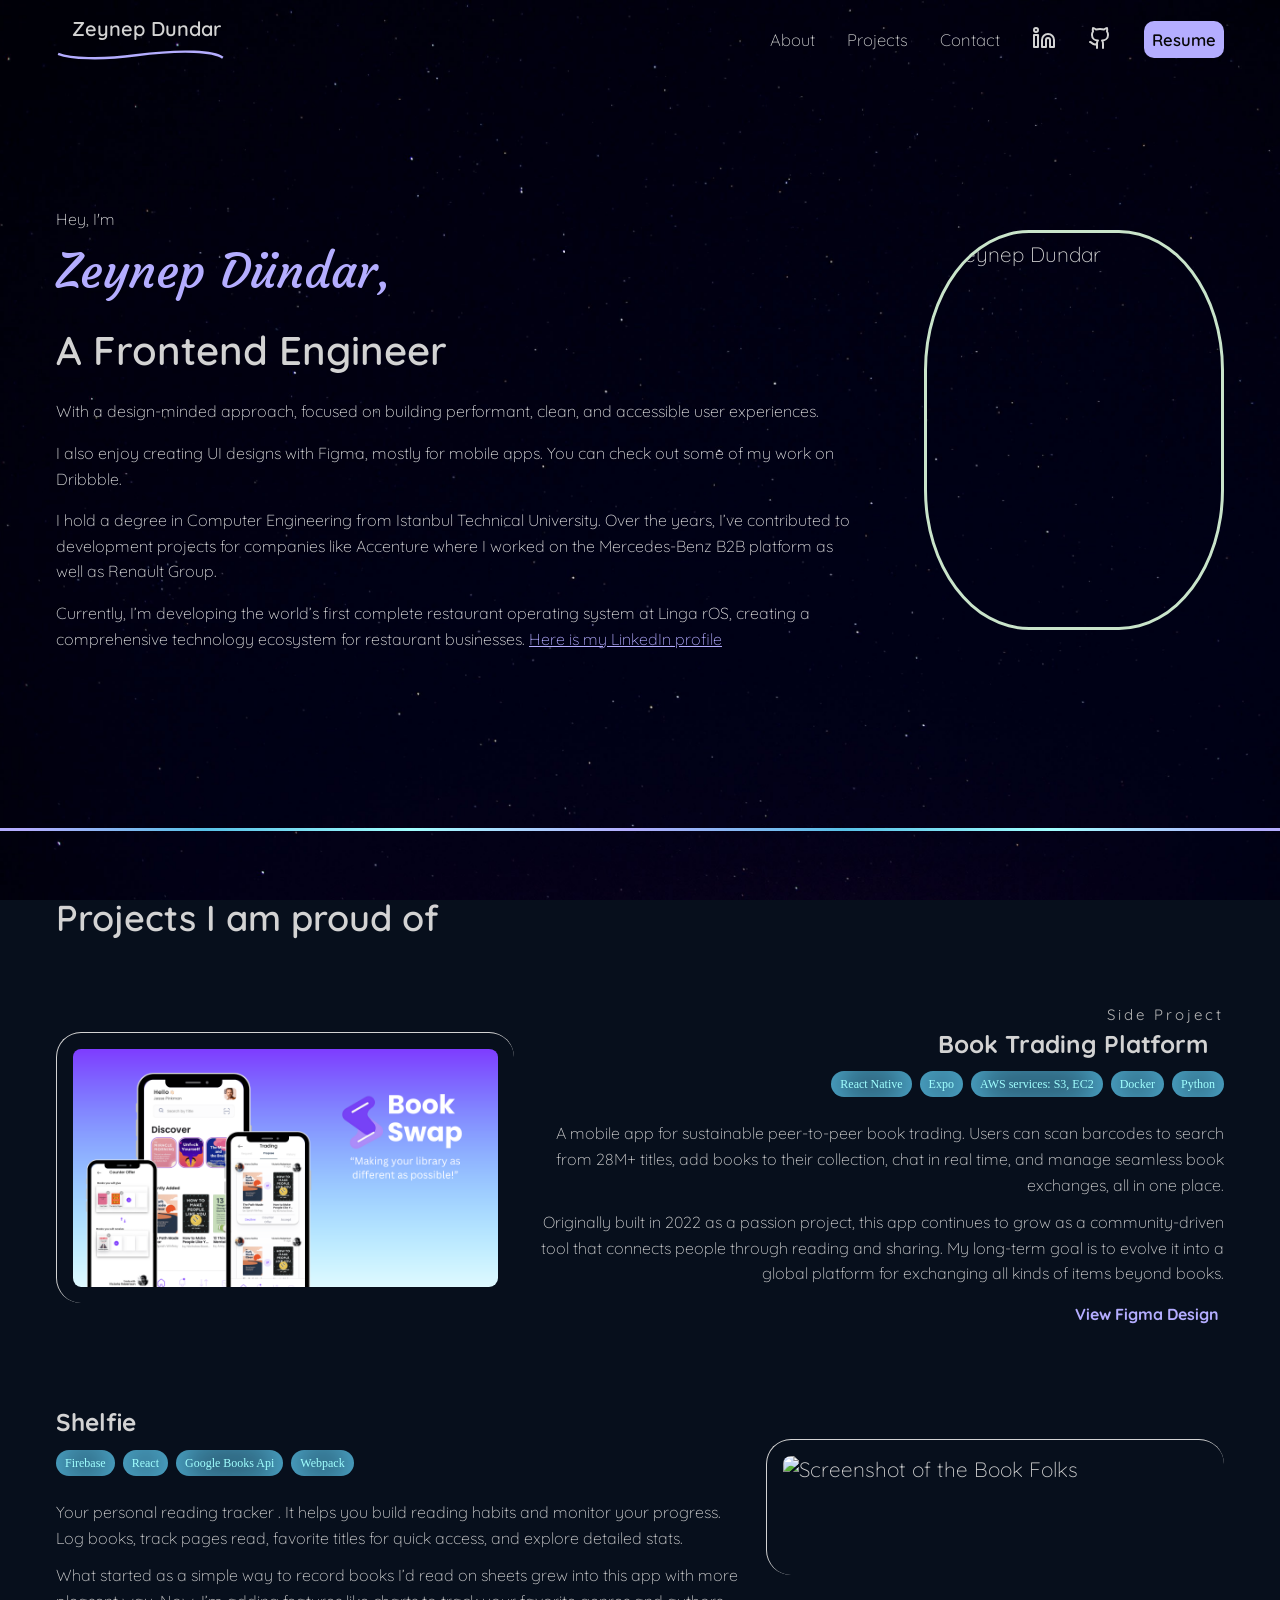
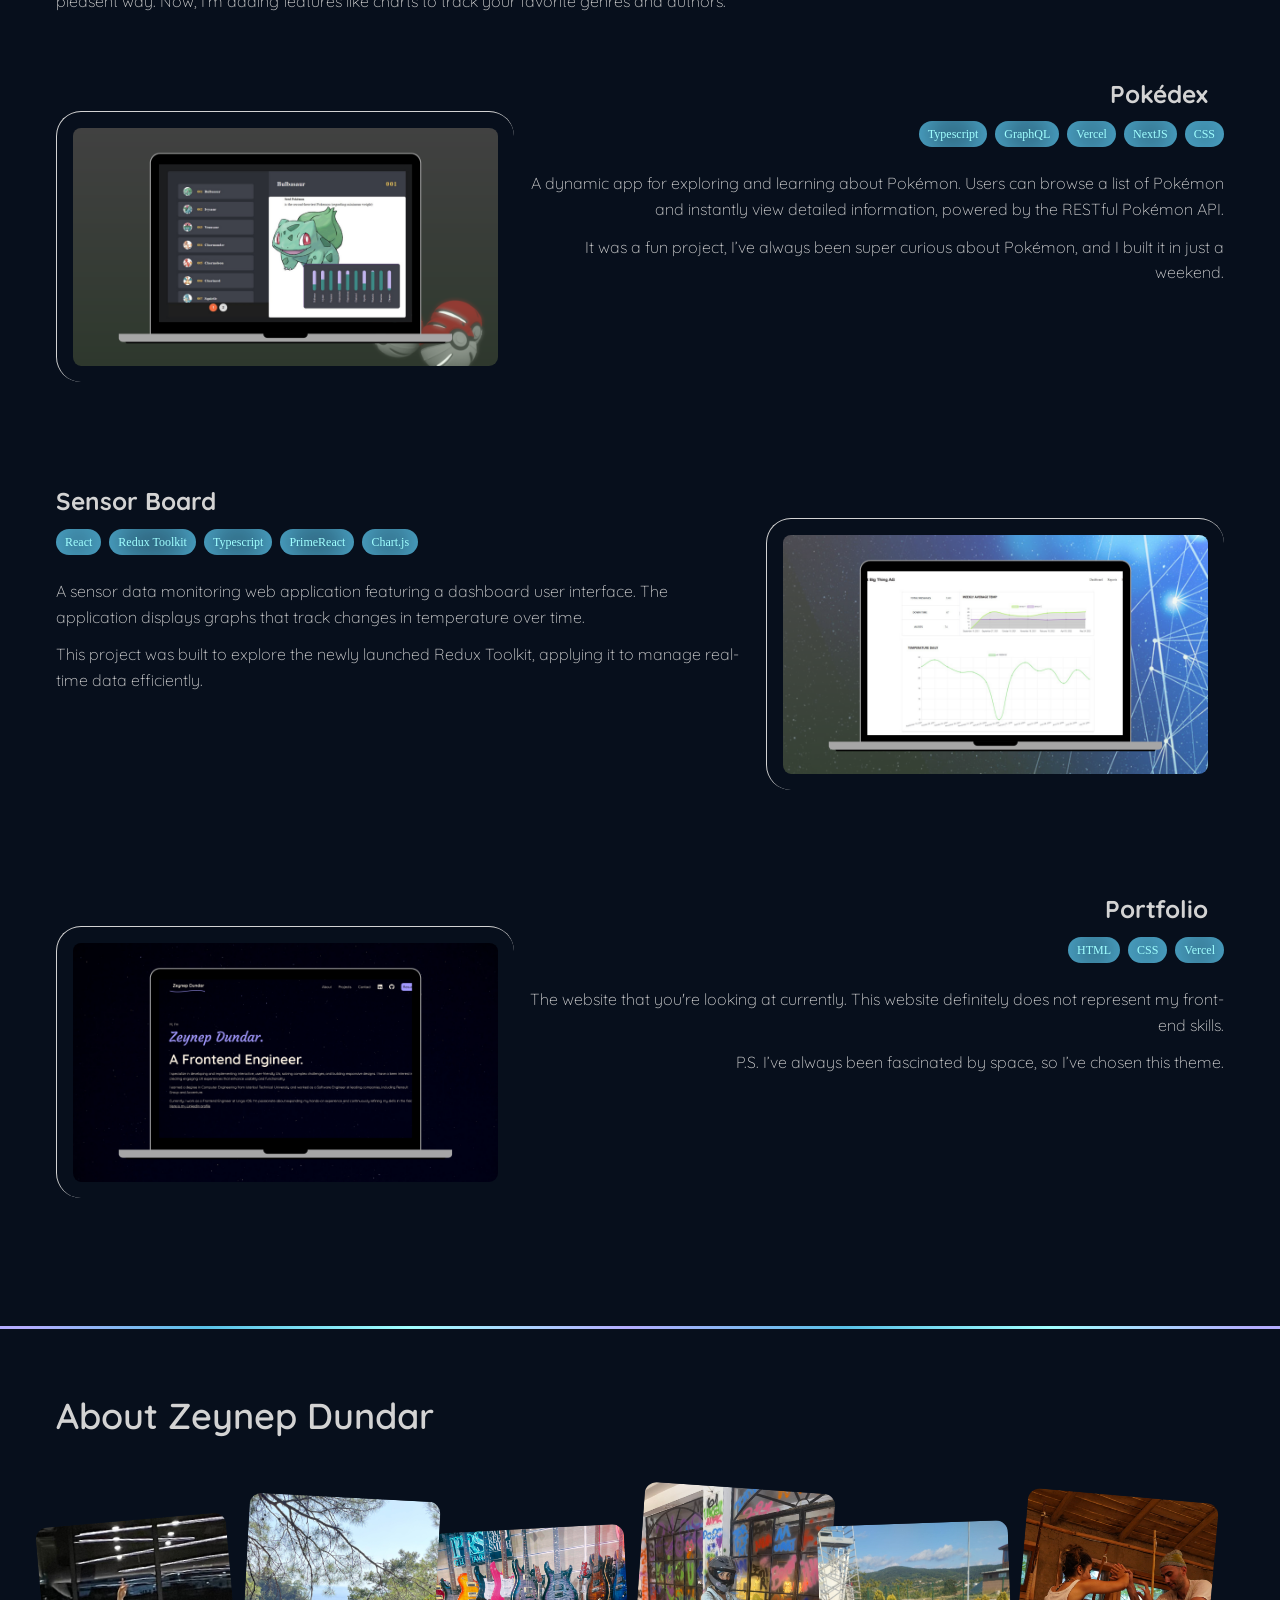
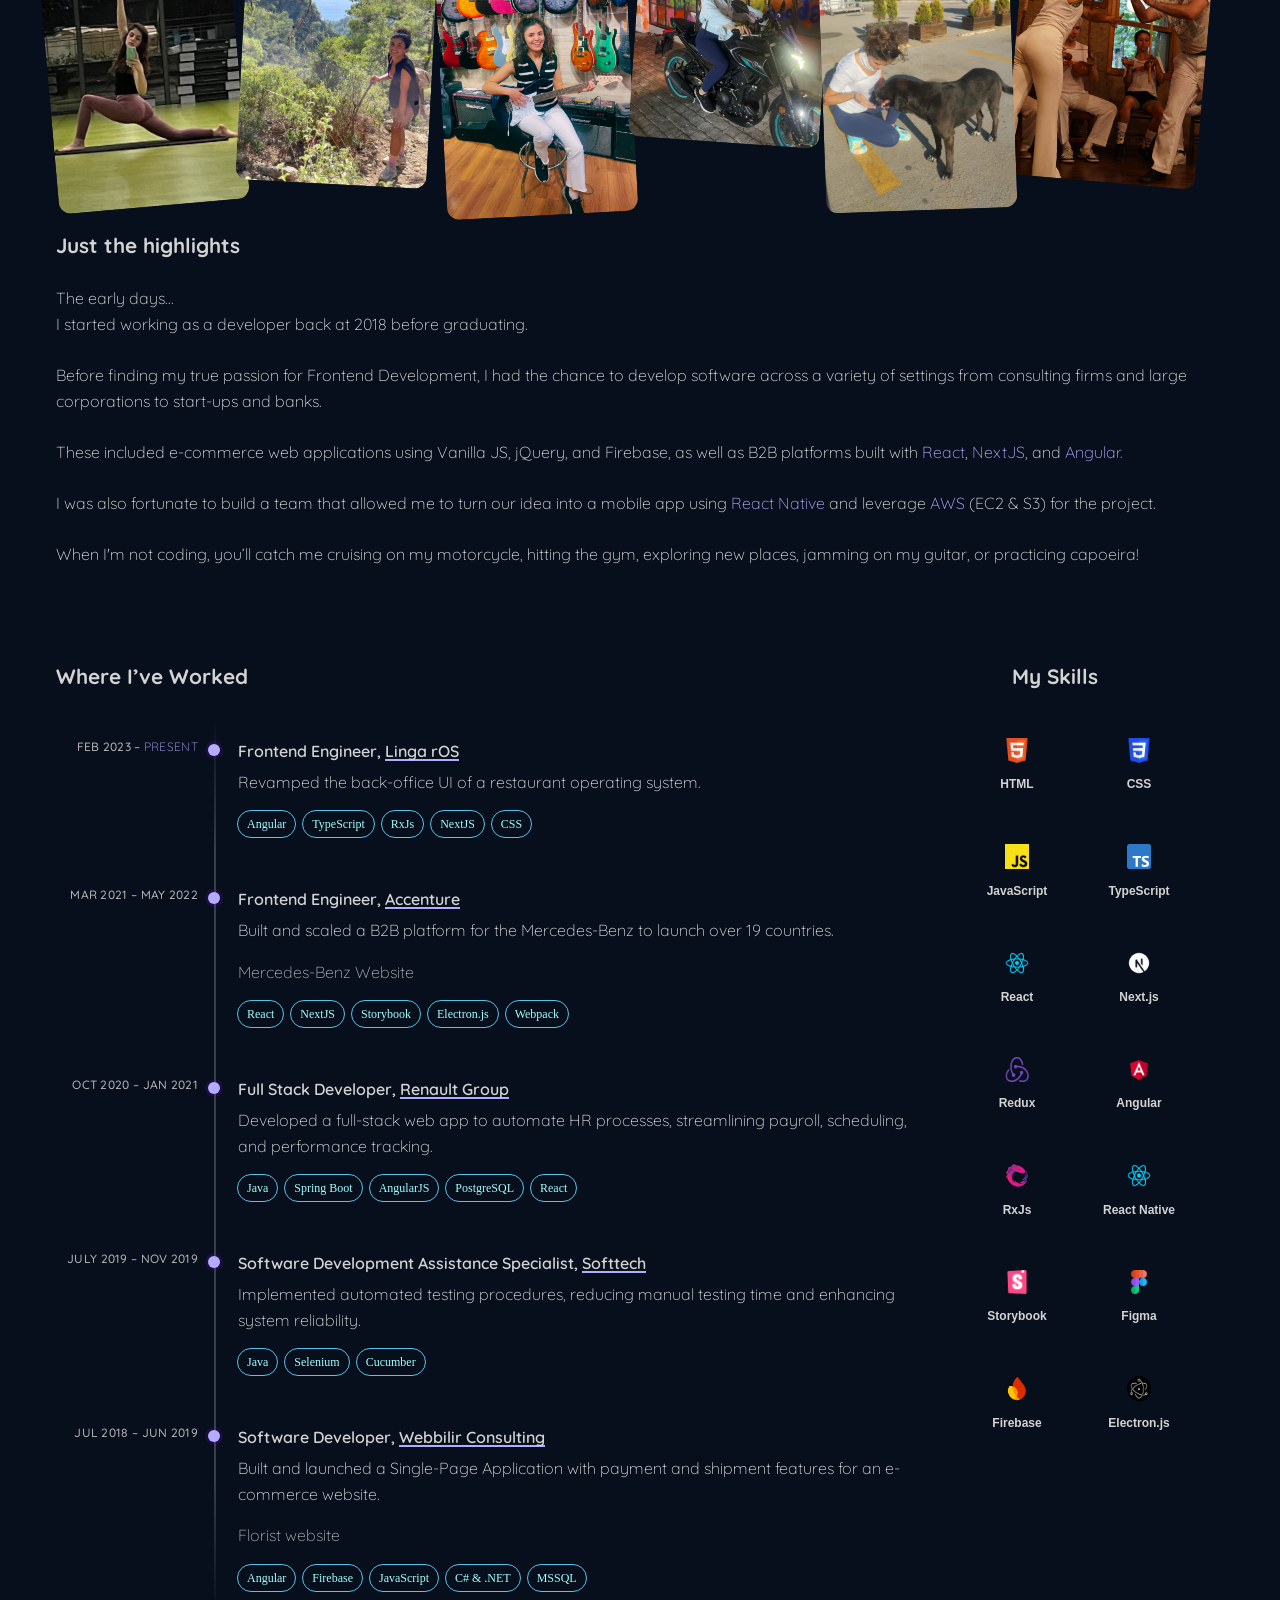
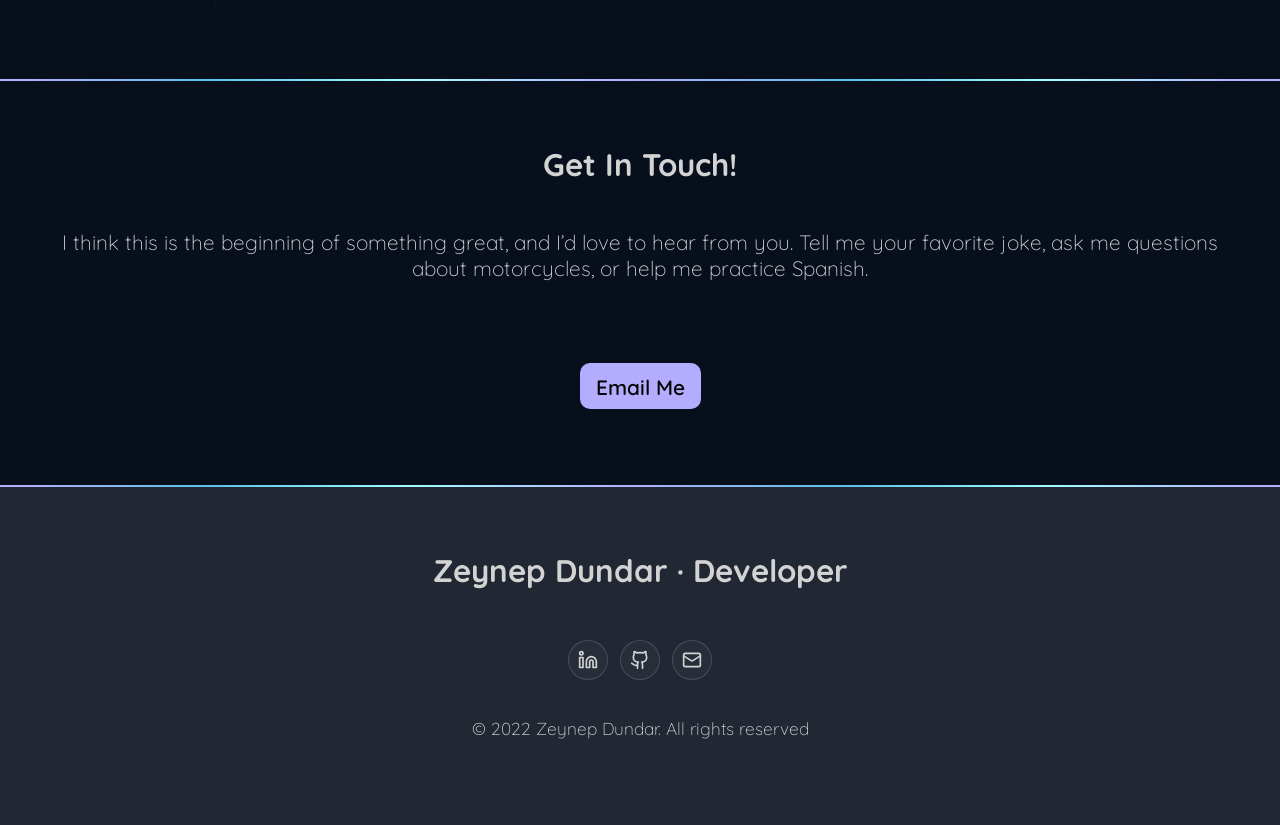
==== index.html @ 71260588 "Replace me photo" ====
<!DOCTYPE html>
<html lang="en" style="scroll-behavior:auto">

<head>
  <!-- Google tag (gtag.js) -->
  <script async src="https://www.googletagmanager.com/gtag/js?id=G-2WHZ1XSYRF"></script>
  <script>
    window.dataLayer = window.dataLayer || [];
    function gtag() { dataLayer.push(arguments); }
    gtag('js', new Date());

    gtag('config', 'G-2WHZ1XSYRF');
  </script>

  <!-- Character Encoding -->
  <meta charset="UTF-8" />

  <!-- Viewport and Compatibility -->
  <meta name="viewport" content="width=device-width, initial-scale=1">
  <meta http-equiv="X-UA-Compatible" content="IE=edge" />

  <!-- Page Title -->
  <title>Zeynep</title>
  <meta name="description"
    content="Professional portfolio of Zeynep Dundar, showcasing frontend development projects and expertise">


  <!-- Favicon -->
  <link rel="icon" href="img/favicon.png" type="image/png" sizes="96x96">

  <!-- Primary Meta Tags -->
  <meta name="title" content="Zeynep Dundar - Frontend Developer">
  <meta name="description" content="A website about my career so far.">

  <!-- Open Graph / Social Media Meta Tags -->
  <meta property="og:type" content="portfolio">
  <meta property="og:title" content="Zeynep Dundar - Frontend Developer">
  <meta property="og:description" content="A website about my career so far.">
  <meta property="og:image" content="path/to/your/profile-image.jpg">

  <!-- Twitter Card Meta Tags -->
  <meta name="twitter:card" content="summary_large_image">
  <meta property="twitter:url" content="https://zeynepdundar.me/">
  <meta name="twitter:title" content="Zeynep Dundar - Frontend Developer">
  <meta name="twitter:description" content="A website about my career so far.">
  <meta name="twitter:image" content="path/to/your/profile-image.jpg">

  <!-- Web App Manifest -->
  <link rel="manifest" href="/site.webmanifest" />

  <!-- Performance Optimization: Preconnect -->
  <link rel="preconnect" href="https://fonts.googleapis.com" />
  <link rel="preconnect" href="https://fonts.gstatic.com" crossorigin />

  <!-- Updated Font Loading -->
  <link rel="preconnect" href="https://fonts.googleapis.com">
  <link rel="preconnect" href="https://fonts.gstatic.com" crossorigin>
  <link href="https://fonts.googleapis.com/css2?family=Quicksand:wght@300;400;600&family=Courgette&display=swap"
    rel="stylesheet">


  <!-- External Font Awesome Script -->
  <script defer src="https://use.fontawesome.com/releases/v5.15.4/js/all.js"
    integrity="sha384-rOA1PnstxnOBLzCLMcre8ybwbTmemjzdNlILg8O7z1lUkLXozs4DHonlDtnE7fpc"
    crossorigin="anonymous"></script>

  <!-- Main Stylesheet -->
  <link rel="stylesheet" href="css/style.css" media="print" onload="this.media='all'">

</head>

<body>
  <script>
    document.addEventListener("DOMContentLoaded", function () {
      const scrollToTopButton = document.getElementById("scrollToTop");

      window.addEventListener("scroll", function () {
        if (window.scrollY > 300) {
          scrollToTopButton.style.display = "block";
        } else {
          scrollToTopButton.style.display = "none";
        }
      });

      scrollToTopButton.addEventListener("click", function (e) {
        e.preventDefault();
        window.scrollTo({ top: 0, behavior: "smooth" });
      });
    });
  </script>
  <nav>
    <ul>
      <li>
        <h1>
          <a href="index.html">Zeynep Dundar</a>
          <svg class="svg-path" width="180" height="65" viewBox="0 0 600 200" xmlns="http://www.w3.org/2000/svg">
            <path d="M556 127.295C526.5 106.295 425.5 98.2955 266.665 119.358C146.037 135.353 49 130.295 7 114.295"
              stroke="#B4ADFF" stroke-width="8" fill="none" />
          </svg>
        </h1>
      </li>
      <li><a href="index.html#about">About</a></li>
      <li><a href="index.html#projects">Projects</a></li>
      <li><a href="index.html#contact">Contact</a></li>
      <li>
        <a href="https://www.linkedin.com/in/zeynep-dundar/" aria-label="LinkedIn">
          <svg xmlns="http://www.w3.org/2000/svg" width="24" height="24" viewBox="0 0 24 24" fill="none" stroke="currentColor" stroke-width="2" stroke-linecap="round" stroke-linejoin="round" class="lucide lucide-linkedin size-5"><path d="M16 8a6 6 0 0 1 6 6v7h-4v-7a2 2 0 0 0-2-2 2 2 0 0 0-2 2v7h-4v-7a6 6 0 0 1 6-6z"></path><rect width="4" height="12" x="2" y="9"></rect><circle cx="4" cy="4" r="2"></circle></svg>
        </a>
      </li>
      <li>
        <a href="https://github.com/zeynepdndr" aria-label="Github">
          <svg xmlns="http://www.w3.org/2000/svg" width="24" height="24" viewBox="0 0 24 24" fill="none" stroke="currentColor" stroke-width="2" stroke-linecap="round" stroke-linejoin="round" class="lucide lucide-github size-5"><path d="M15 22v-4a4.8 4.8 0 0 0-1-3.5c3 0 6-2 6-5.5.08-1.25-.27-2.48-1-3.5.28-1.15.28-2.35 0-3.5 0 0-1 0-3 1.5-2.64-.5-5.36-.5-8 0C6 2 5 2 5 2c-.3 1.15-.3 2.35 0 3.5A5.403 5.403 0 0 0 4 9c0 3.5 3 5.5 6 5.5-.39.49-.68 1.05-.85 1.65-.17.6-.22 1.23-.15 1.85v4"></path><path d="M9 18c-4.51 2-5-2-7-2"></path></svg>
        </a>
      </li>
      <li>
        <a href="https://www.dropbox.com/scl/fi/an645if7qygouha4cxkai/Zeynep-Dundar-Resume.pdf?rlkey=btctrp1s9pu99kqxb3p3rb0is&st=3giukmz3&dl=0"
          target="_blank" class="button">Resume</a>
      </li>
    </ul>
  </nav>
  <section id="intro">
    <div class="intro-container">
      <img src="./img/me/your-photo.png" alt="Zeynep Dundar" class="profile-photo" />

      <div class="intro-text">
        <p class="name">Hey, I'm 
        <span>Zeynep Dündar,</span>
      </p>
        <h2>A Frontend Engineer</h2>
        <p>
          With a design-minded approach, focused on building performant, clean, and accessible user experiences.        </p>
        <p>
          I also enjoy creating UI designs with Figma, mostly for mobile apps. You can check out some of my work on
          Dribbble.
        </p>
        <p>
          I hold a degree in Computer Engineering from Istanbul Technical University. Over the years, I’ve contributed to
          development projects for companies like Accenture where I worked on the Mercedes-Benz B2B platform as well as
          Renault Group.
        </p>
        <p>
          Currently, I’m developing the world’s first complete restaurant operating system at Linga rOS, creating a
          comprehensive technology ecosystem for restaurant businesses.
          <a href="https://www.linkedin.com/in/zeynep-dundar/" target="_blank">Here is my LinkedIn profile</a>
        </p>
      </div>
    </div>
  </section>
  
  
  <div class="gradient"></div>
  <section id="projects">
    <h2>Projects I am proud of</h2>
    <article>
      <div class="text">
        <h4>Side Project</h4>
        <h3>
          Book Trading Platform
          <a href="https://gitlab.com/harmony-org/book-swap/-/tree/main?ref_type=heads" target="_blank">
            <span class="fab fa-github" aria-hidden="true"></span>
          </a>
        </h3>
        <ul class="tech-list">
          <li class="item"><span>React Native</span></li>
          <li class="item"><span>Expo</span></li>
          <li class="item"><span>AWS services: S3, EC2</span></li>
          <li class="item"><span>Docker</span></li>
          <li class="item"><span>Python</span></li>
        </ul>
        <div class="blackbox">
          <p>
            A mobile app for sustainable peer-to-peer book trading. Users can scan barcodes to search from 28M+ titles,
            add books to their collection, chat in real time, and manage seamless book exchanges, all in one place.
          </p>
          <p>
            Originally built in 2022 as a passion project, this app continues to grow as a community-driven tool that
            connects people through reading and sharing. My long-term goal is to evolve it into a global platform for
            exchanging all kinds of items beyond books.
          </p>
          <div class="link">
            <a href="https://www.figma.com/proto/PiWz3WDV4DYZcEIwoBbv0z/Book-Swap-Mobile-App?node-id=0-1&t=zasbYj42ZQMvwXa8-1"
              target="_blank">
              View Figma Design
            </a>
            <span class="fas fa-arrow-right"></span>
          </div>
          <!-- More info and demonstration, coming soon! <br />-->
        </div>
      </div>
      <img src="img/book-swap.png" alt="Screenshot of the Book Folks" />
    </article>
    <article class="reverse">
      <div class="text">
        <h3>
          Shelfie
          <a href="https://github.com/zeynepdndr/book-folk" target="_blank">
            <span class="fab fa-github" aria-hidden="true"></span>
          </a>
        </h3>
        <ul class="tech-list">
          <li class="item"><span>Firebase</span></li>
          <li class="item"><span>React</span></li>
          <li class="item"><span>Google Books Api</span></li>
          <li class="item"><span>Webpack</span></li>
        </ul>
        <div class="blackbox">
          <p>
            Your personal reading tracker . It helps you build reading habits and monitor your progress. Log books,
            track pages read, favorite titles for quick access, and explore detailed stats.
          </p>
          <p>
            What started as a simple way to record books I’d read on sheets grew into this app with more pleasent way.
            Now, I’m adding features like charts to track your favorite genres and authors.
          </p>

        </div>
      </div>
      <img src="img/Screenshot 2025-09-04 at 15.25.40.png" alt="Screenshot of the Book Folks" />
    </article>
    <article>
      <div class="text">
        <h3>
          Pokédex
          <a href="https://github.com/zeynepdndr/pokedex" target="_blank">
            <span class="fab fa-github" aria-hidden="true"></span>
          </a>
        </h3>
        <ul class="tech-list">
          <li class="item"><span>Typescript</span></li>
          <li class="item"><span>GraphQL</span></li>
          <li class="item"><span>Vercel</span></li>
          <li class="item"><span>NextJS</span></li>
          <li class="item"><span>CSS</span></li>
        </ul>
        <div class="blackbox">
          <p>
            A dynamic app for exploring and learning about Pokémon. Users can browse a list of Pokémon and instantly
            view detailed information, powered by the RESTful Pokémon API.
          </p>
          <p> It was a fun project, I’ve always
            been super curious about Pokémon, and I built it in just a weekend.
          </p>
        </div>
      </div>
      <img src="img/pokedex.png" alt="Screenshot of the Pokédex" />
    </article>
    <article class="reverse">
      <div class="text">
        <h3>
          Sensor Board
          <a href="https://github.com/zeynepdndr/device-board" target="_blank">
            <span class="fab fa-github" aria-hidden="true"></span>
          </a>
        </h3>
        <ul class="tech-list">
          <li class="item"><span>React</span></li>
          <li class="item"><span>Redux Toolkit</span></li>
          <li class="item"><span>Typescript</span></li>
          <li class="item"><span>PrimeReact</span></li>
          <li class="item"><span>Chart.js</span></li>
        </ul>
        <div class="blackbox">
          <p> A sensor data monitoring web application featuring a dashboard
            user interface.
            The application displays graphs that track changes in temperature
            over time.</p>
          <p>
            This project was built to explore the newly launched Redux Toolkit, applying it to manage real-time data
            efficiently.
          </p>

        </div>
      </div>
      <img src="img/sensor-board.png" alt="Screenshot of the Sensor Board" />
    </article>
    <article>
      <div class="text">
        <h3>
          Portfolio
          <a href="https://github.com/zeynepdndr/portfolio" target="_blank">
            <span class="fab fa-github" aria-hidden="true"></span>
          </a>
        </h3>
        <ul class="tech-list">
          <li class="item"><span>HTML</span></li>
          <li class="item"><span>CSS</span></li>
          <li class="item"><span>Vercel</span></li>
        </ul>
        <div class="blackbox">
          <p>
            The website that you're looking at currently. This website definitely does not represent my front-end
            skills.
          </p>
          <p> P.S. I’ve always been fascinated by space, so I’ve chosen this theme.
          </p>
        </div>
      </div>
      <img src="img/portfolio.png" alt="Screenshot of the Pokédex" />
    </article>
  </section>
  <div class="gradient"></div>
  <section id="about">
    <h2>About Zeynep Dundar</h2>
    <div class="">
      <div class="photo-gallery">
        <img src="./img/me/IMG_5230.jpg" alt="Photo 1" class="photo photo-1">
        <img src="./img/me/IMG_6482.jpg" alt="Photo 2" class="photo photo-2">
        <img src="./img/me/IMG_8913.jpg" alt="Photo 3" class="photo photo-3">
        <img src="./img/me/IMG_2591 (1).jpg" alt="Photo 4" class="photo photo-4">
        <img src="./img/me/IMG.jpg" alt="Photo 5" class="photo photo-5">
        <img src="./img/me/9818a861-ff14-49f4-a08b-848155965b61.jpg" alt="Photo 6" class="photo photo-6">


      </div>
      <h4>Just the highlights</h4>
      <p class="">
        The early days... <br />
        I started working as a developer back at 2018 before graduating.
        <br />
        <br />

        Before finding my true passion for Frontend Development, I had the
        chance to develop software across a variety of settings from
        consulting firms and large corporations to start-ups and banks.
        <br />
        <br />
        These included e-commerce web applications using Vanilla JS, jQuery,
        and Firebase, as well as B2B platforms built with
        <span class="text-purple">React</span>,
        <span class="text-purple">NextJS</span>, and
        <span class="text-purple">Angular.</span>
        <br />
        <br />
        I was also fortunate to build a team that allowed me to turn our
        idea into a mobile app using <span class="text-purple">React Native</span> and leverage
        <span class="text-purple">AWS</span> (EC2 & S3) for the project.
        <br />
        <br />
        When I'm not coding, you’ll catch me cruising on my motorcycle, hitting the gym, exploring new places, jamming
        on my guitar, or practicing capoeira!
      </p>
      <br />
      <br />
      <div class="content-wrapper">
        <!-- Experience Section -->
        <div class="experience">
          <h4>Where I’ve Worked</h4>
          <div class="timeline">
            <div class="timeline-container">
              <div class="timeline-item">
                <div class="date-column">
                  <div class="date-range">Feb 2023 – <span class="date-now">PRESENT</span></div>
                </div>
                <div class="content-column">
                  <div class="content-item">
                    <a href="https://www.lingapos.com/" target="_blank" rel="noopener noreferrer">
                      <div class="title-container">
                        <h3 class="item-title">Frontend Engineer, <span>Linga rOS</span> </h3>
                      </div>
                    </a>
                    <p class="item-description">Revamped the back-office UI of a restaurant operating system.</p>
                    <ul class="tech-list">
                      <li class="item"><span>Angular</span></li>
                      <li class="item"><span>TypeScript</span></li>
                      <li class="item"><span>RxJs</span></li>
                      <li class="item"><span>NextJS</span></li>
                      <li class="item"><span>CSS</span></li>
                    </ul>
                  </div>
                </div>
              </div>

              <div class="timeline-item">
                <div class="date-column">
                  <div class="date-range">Mar 2021 – May 2022</div>
                </div>
                <div class="content-column">
                  <div class="content-item">
                    <a href="https://www.accenture.com/us-en" target="_blank" rel="noopener noreferrer">
                      <div class="title-container">
                        <h3 class="item-title">Frontend Engineer, <span>Accenture</span> </h3>

                      </div>
                    </a>
                    <p class="item-description">Built and scaled a B2B platform for the Mercedes-Benz to launch
                      over 19 countries.
                    <ul class="projects-list" aria-label="Related links">
                      <li class="item">
                        <a href="https://b2bconnect.mercedes-benz.com/de" target="_blank" rel="noopener noreferrer"
                          aria-label="Mercedes-Benz Website (opens in a new tab)">
                          <span class="fas fa-link"></span> Mercedes-Benz Website
                        </a>
                      </li>
                    </ul>
                    <ul class="tech-list">
                      <li class="item"><span>React</span></li>
                      <li class="item"><span>NextJS</span></li>
                      <li class="item"><span>Storybook</span></li>
                      <li class="item"><span>Electron.js</span></li>
                      <li class="item"><span>Webpack</span></li>
                    </ul>
                  </div>
                </div>
              </div>

              <div class="timeline-item">
                <div class="date-column">
                  <div class="date-range">Oct 2020 – Jan 2021</div>
                </div>
                <div class="content-column">
                  <div class="content-item">
                    <a href="https://www.renaultgroup.com/en" target="_blank" rel="noopener noreferrer">
                      <div class="title-container">
                        <h3 class="item-title">Full Stack Developer, <span>Renault Group</span></Renault>
                        </h3>

                      </div>
                    </a>
                    <p class="item-description">Developed a full-stack web app to automate HR processes, streamlining
                      payroll, scheduling, and performance tracking.</p>
                    <ul class="tech-list">
                      <li class="item"><span>Java</span></li>
                      <li class="item"><span>Spring Boot</span></li>
                      <li class="item"><span>AngularJS</span></li>
                      <li class="item"><span>PostgreSQL</span></li>
                      <li class="item"><span>React</span></li>
                    </ul>
                  </div>
                </div>
              </div>

              <div class="timeline-item">
                <div class="date-column">
                  <div class="date-range">July 2019 – Nov 2019</div>
                </div>
                <div class="content-column">
                  <div class="content-item">
                    <a href="https://www.softtech.com.tr/en" target="_blank" rel="noopener noreferrer">
                      <div class="title-container">
                        <h3 class="item-title">Software Development Assistance Specialist, <span>Softtech</span></h3>

                      </div>
                    </a>
                    <p class="item-description">Implemented automated testing procedures,
                      reducing manual testing time and enhancing system reliability.</p>
                    <ul class="tech-list">
                      <li class="item"><span>Java</span></li>
                      <li class="item"><span>Selenium</span></li>
                      <li class="item"><span>Cucumber</span></li>
                    </ul>
                  </div>
                </div>
              </div>

              <div class="timeline-item">
                <div class="date-column">
                  <div class="date-range">Jul 2018 – Jun 2019</div>
                </div>
                <div class="content-column">
                  <div class="content-item">
                    <a href="https://webbilir.com/" target="_blank" rel="noopener noreferrer">
                      <div class="title-container">
                        <h3 class="item-title">Software Developer, <span>Webbilir Consulting</span> </h3>

                      </div>
                    </a>
                    <p class="item-description"> Built and launched a Single-Page Application with payment and shipment
                      features for an e-commerce website.
                    <ul class="projects-list" aria-label="Related links">
                      <li class="item">
                        <a href="https://www.jardinerie.com.tr/" target="_blank" rel="noopener noreferrer"
                          aria-label="jardinerie Website (opens in a new tab)">
                          <span class="fas fa-link"></span> Florist website
                        </a>
                      </li>
                    </ul>
                    <ul class="tech-list">
                      <li class="item"><span>Angular</span></li>
                      <li class="item"><span>Firebase</span></li>
                      <li class="item"><span>JavaScript</span></li>
                      <li class="item"><span>C# & .NET</span></li>
                      <li class="item"><span>MSSQL</span></li>
                    </ul>
                  </div>
                </div>
              </div>

            </div>
          </div>
        </div>

        <!-- Skills Section -->
        <div class="skills">
          <h4>My Skills</h4>
          <div class="myskills-icons">
            <a class="icon-container" href="https://developer.mozilla.org/en-US/docs/Web/HTML" target="_blank"
              rel="noopener noreferrer">
              <span class="icon-wrapper">
                <img src="img/technologies/html-logo.png" alt="HTML5 Logo">
              </span>
              <span class="icon-text">HTML</span>
            </a>

            <a class="icon-container" href="https://developer.mozilla.org/en-US/docs/Web/CSS" target="_blank"
              rel="noopener noreferrer">
              <span class="icon-wrapper">
                <img src="img/technologies/css-logo.png" alt="CSS3 Logo">
              </span>
              <span class="icon-text">CSS</span>
            </a>

            <a class="icon-container" href="https://developer.mozilla.org/en-US/docs/Web/JavaScript" target="_blank"
              rel="noopener noreferrer">
              <span class="icon-wrapper">
                <img src="img/technologies/javascript-logo.png" alt="JavaScript Logo">
              </span>
              <span class="icon-text">JavaScript</span>
            </a>

            <a class="icon-container" href="https://www.typescriptlang.org/" target="_blank" rel="noopener noreferrer">
              <span class="icon-wrapper">
                <img src="img/technologies/typescript-logo.png" alt="TypeScript Logo">
              </span>
              <span class="icon-text">TypeScript</span>
            </a>

            <a class="icon-container" href="https://react.dev/" target="_blank" rel="noopener noreferrer">
              <span class="icon-wrapper">
                <img src="img/technologies/react-logo.png" alt="React Logo">
              </span>
              <span class="icon-text">React</span>
            </a>

            <a class="icon-container" href="https://nextjs.org/" target="_blank" rel="noopener noreferrer">
              <span class="icon-wrapper">
                <img src="img/technologies/next-logo.png" alt="Next.js Logo">
              </span>
              <span class="icon-text">Next.js</span>
            </a>

            <a class="icon-container" href="https://redux.js.org/" target="_blank" rel="noopener noreferrer">
              <span class="icon-wrapper">
                <img src="img/technologies/redux-logo.png" alt="Redux Logo">
              </span>
              <span class="icon-text">Redux</span>
            </a>

            <a class="icon-container" href="https://angular.dev/" target="_blank" rel="noopener noreferrer">
              <span class="icon-wrapper">
                <img src="img/technologies/angular-logo.png" alt="Angular Logo">
              </span>
              <span class="icon-text">Angular</span>
            </a>

            <a class="icon-container" href="https://rxjs.dev/" target="_blank" rel="noopener noreferrer">
              <span class="icon-wrapper">
                <img src="img/technologies/rxjs-logo.png" alt="RxJs Logo">
              </span>
              <span class="icon-text">RxJs</span>
            </a>

            <a class="icon-container" href="https://reactnative.dev/" target="_blank" rel="noopener noreferrer">
              <span class="icon-wrapper">
                <img src="img/technologies/react-logo.png" alt="React Native Logo">
              </span>
              <span class="icon-text">React Native</span>
            </a>

            <a class="icon-container" href="https://storybook.js.org/" target="_blank" rel="noopener noreferrer">
              <span class="icon-wrapper">
                <img src="img/technologies/storybook-logo.png" alt="Storybook Logo">
              </span>
              <span class="icon-text">Storybook</span>
            </a>

            <a class="icon-container" href="https://www.figma.com/" target="_blank" rel="noopener noreferrer">
              <span class="icon-wrapper">
                <img src="img/technologies/figma-logo.png" alt="Figma Logo">
              </span>
              <span class="icon-text">Figma</span>
            </a>

            <a class="icon-container" href="https://firebase.google.com/" target="_blank" rel="noopener noreferrer">
              <span class="icon-wrapper">
                <img src="img/technologies/firebase-logo.png" alt="Firebase Logo">
              </span>
              <span class="icon-text">Firebase</span>
            </a>

            <a class="icon-container" href="https://www.electronjs.org/" target="_blank" rel="noopener noreferrer">
              <span class="icon-wrapper">
                <img src="img/technologies/electronjs-logo.png" alt="Electron.js Logo">
              </span>
              <span class="icon-text">Electron.js</span>
            </a>
          </div>
        </div>

      </div>
    </div>
  </section>
  <div class="gradient"></div>
  <div class="section-black">
    <section id="contact">
      <h2>Get In Touch!</h2>
      <p>I think this is the beginning of something great, and I’d love to hear from you.

        Tell me your favorite joke, ask me questions about motorcycles, or help me practice Spanish.</p>
      <address>
        <p>
          <a href="mailto:dundarzey@itu.edu.tr" target="_blank" class="button">Email Me</a>
        </p>
      </address>
    </section>
  </div>
  <div class="gradient"></div>
  <footer class="section-grey">
    <h2>Zeynep Dundar &middot; Developer</h2>
    <ul>
      <li>
        <a href="https://www.linkedin.com/in/zeynep-dundar/" target="_blank" aria-label="LinkedIn">
          <svg xmlns="http://www.w3.org/2000/svg" width="24" height="24" viewBox="0 0 24 24" fill="none" stroke="currentColor" stroke-width="2" stroke-linecap="round" stroke-linejoin="round" class="lucide lucide-linkedin size-5"><path d="M16 8a6 6 0 0 1 6 6v7h-4v-7a2 2 0 0 0-2-2 2 2 0 0 0-2 2v7h-4v-7a6 6 0 0 1 6-6z"></path><rect width="4" height="12" x="2" y="9"></rect><circle cx="4" cy="4" r="2"></circle></svg>
        </a>
      </li>
      <li>
        <a href="https://github.com/zeynepdndr" aria-label="Github">
          <svg xmlns="http://www.w3.org/2000/svg" width="24" height="24" viewBox="0 0 24 24" fill="none" stroke="currentColor" stroke-width="2" stroke-linecap="round" stroke-linejoin="round" class="lucide lucide-github size-5"><path d="M15 22v-4a4.8 4.8 0 0 0-1-3.5c3 0 6-2 6-5.5.08-1.25-.27-2.48-1-3.5.28-1.15.28-2.35 0-3.5 0 0-1 0-3 1.5-2.64-.5-5.36-.5-8 0C6 2 5 2 5 2c-.3 1.15-.3 2.35 0 3.5A5.403 5.403 0 0 0 4 9c0 3.5 3 5.5 6 5.5-.39.49-.68 1.05-.85 1.65-.17.6-.22 1.23-.15 1.85v4"></path><path d="M9 18c-4.51 2-5-2-7-2"></path></svg>
        </a>
      </li>
      <li>
        <a href="mailto:dundarzey@gmail.com" target="_blank" aria-label="Email">
          <svg xmlns="http://www.w3.org/2000/svg" width="24" height="24" viewBox="0 0 24 24" fill="none" stroke="currentColor" stroke-width="2" stroke-linecap="round" stroke-linejoin="round" class="lucide lucide-mail size-5"><rect width="20" height="16" x="2" y="4" rx="2"/><path d="m22 7-8.97 5.7a1.94 1.94 0 0 1-2.06 0L2 7"/></svg>
        </a>
      </li>
    </ul>
    <div class="page-scroll">
      <a href="#" id="scrollToTop">
        <img src="img/rocket.png" alt="Scroll to Top" />
      </a>
    </div>
    <p><small>&copy; 2022 Zeynep Dundar. All rights reserved</small></p>
  </footer>
</body>

</html>
---- css/style.css ----
/* Variables Declaration - Colors, Font Stacks, and Sizes */
:root {
  --black: #070f1c;
  --dark: #050505;
  --grey: #B5B5B5;
  --blue: #59C2E8;
  --cyan: #a1ffff;
  --dark-grey-blue: #212833;
  --purple: #B4ADFF;
  --white: #D3D3D3;
  --font-size: 1.3rem;

  --font-primary: "Quicksand", -apple-system, BlinkMacSystemFont, "Segoe UI", Roboto, Oxygen, Ubuntu, Cantarell, "Open Sans", "Helvetica Neue", font-primary-serif;
  --font-accent: 'Courgette', cursive, font-primary-serif;

}


/* Box Model Setup */
html {
  font-size: 16px;
  box-sizing: border-box;
}

*,
*::before,
*::after {
  box-sizing: inherit;
}

/* Utility Classes */
.text-white {
  color: var(--white);
}

.text-purple {
  color: var(--purple);
}

.section-black {
  background-color: var(--black);
}

.section-grey {
  background-color: var(--dark-grey-blue);
}

.gradient {
  height: 2.5px;
  background: linear-gradient(90deg,
      var(--purple) 2%,
      var(--blue) 16%,
      #a1ffff 32%,
      var(--purple) 49%,
      var(--blue) 66%,
      #a1ffff 82%,
      var(--purple) 98%);
}

/* Global Styles */
body {
  padding: 0;
  margin: 0;
  font-family: var(--font-primary);
  background: var(--black) url(../img/stars-image.jpg) no-repeat center / cover;
  background-attachment: scroll;
  /* Default for mobile */
  color: var(--white);
  font-size: var(--font-size);
  font-weight: 300;
}

@media (max-width: 768px) {
  html {
    font-size: 14px; /* Smaller font size for mobile */
  }
  body {
    background-size: contain;
  }
}

@media (max-width: 400px) {
  body {
    background-size: auto;
    font-size: 1rem;
  }
}

@media (min-width: 1024px) {
  body {
    background-attachment: fixed;
  }
}


h1,
h2,
h3 {
  margin: 0;
}

img {
  width: 100%;
}

/* Navbar Styles */
nav {
  font-family: var(--font-primary);
  font-size: 80%;
  padding: 1rem;
}

nav h1,
nav h1 a {
  font-size: 1.25rem;
  font-weight: 600;
  text-align: center;
  margin-bottom: -1.5rem;
}

nav [class*="fa-"] {
  font-size: 150%;
  color: var(--white);
  transition: color 0.3s ease;
}

nav [class*="fa-"]:hover {
  color: var(--purple);
}

nav ul {
  list-style-type: none;
  padding: 0;
  margin: 0;
  display: flex;
  flex-flow: row wrap;
  justify-content: center;
  align-items: center;
  gap: 2rem;
}

nav li:first-child {
  flex-basis: 100%;
  text-align: center;
}

nav a {
  color: var(--white);
  text-decoration: none;
  display: block;
  transition: color 0.3s ease;
}

nav a:hover,
nav svg:hover {
  color: var(--purple);
}

.button {
  background-color: var(--purple);
  color: var(--dark);
  text-align: center;
  font-weight: 600;
  padding: 0.5rem;
  border-radius: 10px;
  transition: background 0.3s ease, transform 0.2s ease;

}

.button:hover {
  background-color: #8b84d8;
  color: var(--dark);

}

/* Navigation Tweaks */
@media (min-width: 850px) {
  nav {
    max-width: 1200px;
    margin: 0 auto;
  }

  nav ul {
    flex-wrap: nowrap;
    justify-content: flex-start;
  }

  nav li:first-child {
    flex-basis: auto;
    text-align: left;
    margin-right: auto;
    width: auto;
  }
}

/* Footer Styles */
footer {
  text-align: center;
  padding: 4rem 0;
}

footer ul {
  list-style-type: none;
  padding: 0;
  margin: 2rem 0;
  display: flex;
  flex-wrap: wrap;
  justify-content: center;
  gap: 3rem;
  font-size: 3rem;
}

footer a,
footer [class*="fa-"] {
  color: var(--purple);
  transition: color 0.3s ease;

}

/* Footer icon buttons */
footer ul {
  display: flex;
  gap: 0.75rem;
  justify-content: center;
  align-items: center;
}

footer ul a {
  display: inline-flex;
  align-items: center;
  justify-content: center;
  width: 40px;
  height: 40px;
  border-radius: 50%;
  border: 1px solid rgba(255, 255, 255, 0.15);
  background: rgba(255, 255, 255, 0.03);
  color: var(--white);
  transition: background 0.25s ease, border-color 0.25s ease, color 0.25s ease, transform 0.2s ease;
}

footer ul a:hover {
  background: rgba(180, 173, 255, 0.12);
  border-color: var(--purple);
  color: var(--purple);
  transform: translateY(-2px);
}

footer ul a svg {
  width: 20px;
  height: 20px;
}

footer a:hover,
footer [class*="fa-"]:hover {
  color: var(--white);
}

.intro-container {
  display: flex;
  flex-direction: row-reverse;
  gap: 2rem;
  align-items: flex-start;
  flex-wrap: wrap;
}

.profile-photo {
  border: .6rem solid #c9e4ca;
  border-radius: 35%;
  width: 300px;
  height: 300px;
  box-sizing: border-box;
  overflow: hidden;
  padding: 1rem;
  object-fit: cover;
  -webkit-transition: -webkit-transform .4s ease-in 0s;
  transition: -webkit-transform .4s ease-in 0s;
  -o-transition: transform .4s ease-in 0s;
  transition: transform .4s ease-in 0s;
  transition: transform .4s ease-in 0s, -webkit-transform .4s ease-in 0s;
}

@keyframes floatInSpace {
  0%, 100% {
    transform: translateY(0);
    box-shadow: 0 0 20px 6px rgba(255, 255, 255, 0.5);
  }
  50% {
    transform: translateY(-10px);
    box-shadow: 0 0 30px 10px rgba(255, 255, 255, 0.75);
  }
}

.intro-text {
  flex: 1;
  min-width: 280px;
}

@media (max-width: 768px) {
  #intro .intro-container {
    flex-direction: column;
    align-items: center;
    text-align: center;
  }

  .intro-text {
    padding: 0 1rem;
  }

  .profile-photo {
    width: 300px;
    height: 300px;
    object-fit: cover;
  }
}


/* Intro and Contact Sections */

#intro {
  padding: 7rem 1rem 10rem 1rem;
  max-width: 1200px;
  margin: 0 auto;
  display: flex;
  flex-direction: column;
  align-items: center;
  gap: 2rem;
}

.intro-container {
  display: flex;
  flex-direction: row-reverse;
  align-items: center;
  gap: 4rem;
  flex-wrap: wrap;
}

/* Profile Image */
.profile-photo {
  border: .2rem solid #c9e4ca;
  border-radius: 35%;
  width: 300px;
  height: 400px;
  box-sizing: border-box;
  overflow: hidden;
  padding: .5rem;
  object-fit: cover;
  -webkit-transition: -webkit-transform .4s ease-in 0s;
  transition: -webkit-transform .4s ease-in 0s;
  -o-transition: transform .4s ease-in 0s;
  transition: transform .4s ease-in 0s;
  transition: transform .4s ease-in 0s, -webkit-transform .4s ease-in 0s;
}

/* Intro Text */
.intro-text {
  flex: 1;
  min-width: 280px;
}

#intro .name {
  font-family: var(--font-primary);
  font-size: 1rem;
  margin-bottom: 0.5rem;
}

#intro .name span {
  font-family: var(--font-accent);
  font-size: 3rem;
  color: var(--purple);
  display: block;
  font-weight: 300;
  margin-bottom: 1rem;
}

#intro h2 {
  font-size: 2.5rem;
  font-weight: 600;
  margin-bottom: 1.5rem;
  color: var(--white);
}

#intro p, #about p {
  font-size: 1rem;
  line-height: 1.6;
  margin-bottom: 1rem;
  color: #e0e0e0;
}

#intro a {
  color: var(--purple);
  text-decoration: underline;
  transition: color 0.3s ease;
}

#intro a:hover {
  color: #ffd166; /* highlight on hover */
}


#contact {
  max-width: 1200px;
  text-align: center;
  padding: 4rem 0;
  margin: 0 auto;
  display: flex;
  flex-direction: column;
  align-items: center;
  gap: 1.5rem;
}

#contact address {
  font-style: normal;
}

#contact a {
  text-decoration: none;
  color: var(--dark);

  padding: 0.7rem 1rem 0.55rem;
  transition: all 0.5s;
}

#contact a:hover {
  color: var(--dark);
  background-color: #8b84d8;
}

#contact p:last-child {
  margin-top: 3rem;
}

/* Projects and About Sections */
#projects,
#about {
  padding: 4rem 1rem;
}

#projects h2,
#about h2 {
  font-size: 2.25rem;
  font-weight: 600;
  margin-bottom: calc(2.5rem * 1.5);
}

#projects h3,
#about h3,
#about h4 {
  color: var(--white);
}

/* Projects: GitHub icon inherits title color; no circle */
#projects h3 a {
  display: inline-flex;
  align-items: center;
  color: var(--white);
  line-height: 1;
  margin-left: 6px;
}

#projects h3 a:hover {
  color: var(--purple);
}

#projects h3 a svg {
  width: 22px;
  height: 22px;
}

#projects h4 {
  font-size: 15px;
  margin: 5px 0;
  color: var(--grey);
  letter-spacing: 3px;
  font-weight: 400;
}

#projects .fa-github {
  color: var(--white);
  padding: 0.1rem;
  transition: color 0.3s ease;
}

#projects .fa-github:hover {
  color: var(--purple);
}

#projects article {
  margin-bottom: 2.5rem; 
}

#projects article:last-child {
  margin-bottom: 0;
}

#projects .blackbox {
  padding: 1.5rem 0;
}

#projects .blackbox p {
  margin: 0 0 12px;
  font-size: 1rem;
  line-height: 1.6;
}

#projects .blackbox p:last-child {
  margin-bottom: 0;
}

#projects ul,
#about .tech-list {
  list-style-type: none;
  padding: 0;
  margin: 0;
  margin-top: 0.8rem;
  display: flex;
  flex-wrap: wrap;
  justify-content: flex-start;
  gap: 0.5rem;
  font-family: Verdana, Geneva, Tahoma, font-primary-serif;
  max-height: 5rem;
}

#projects img {
  border-left: 1px solid var(--white);
  border-top: 1px solid var(--white);
  margin: 2rem 0 4rem 0;
  height: auto;
  border-radius: 25px;
  padding: 1rem;
}

#projects .link {
  display: inline-flex;
  align-items: center;
  gap: 5px;
  color: var(--purple);
  font-weight: bold;
  font-size: 1rem;
  text-decoration: none;
}

#projects .link a {
  color: inherit;
  text-decoration: none;
  transition: color 0.3s ease-in-out;
}


#projects .link:hover a {
  text-decoration: underline;
}


#about .myskills-icons img {
  width: 1.75rem;
  height: 1.75rem;
  margin: 0.2rem;
  padding: 0.1rem;
  transition: background 0.3s ease-in-out;
}

#about .myskills-icons {
  padding: 1rem 3rem;
  display: grid;
  grid-template-columns: repeat(2, 1fr);
  gap: 3rem;
  height: 100%;
  align-content: start;
}

/* Make skills icons area fill remaining column height without changing column width */
.skills #about .myskills-icons,
.skills .myskills-icons {
  flex: 1 0 auto;
}

.tech-list {
  list-style: none;
  padding: 0;
  margin: 0;
  margin-top: 0.8rem;
  display: flex;
  flex-wrap: wrap;
  justify-content: flex-start;
  gap: 1rem;
  font-family: Verdana, Geneva, Tahoma, font-primary-serif;
  max-height: 5rem;
}

#projects ul .item {
  box-shadow: inset 0 0 2.5rem var(--blue);
}

#projects ul .item,
#about .tech-list .item {
  display: inline-block;
  min-width: fit-content;
  max-width: 100%;
  white-space: nowrap;
  text-overflow: ellipsis;
  overflow: hidden;
  padding: 0.25em 0.75em;
  border-radius: 1.5em;
  text-align: center;
  color: var(--cyan);
  font-size: 0.75rem;
  line-height: 1.25rem;
  font-weight: 400;
}

#about h3 span {
  background-image: linear-gradient(to top, var(--purple) 50%, transparent 50%);
  background-size: 100% 4px;
  background-repeat: no-repeat;
  background-position: bottom;
  transition: background-size 0.4s ease-in-out, background-color 0.4s ease-in-out;
}

#about h3 span:hover {
  background-size: 100% 100%;
  background-color: var(--purple);
  color: white;
  text-decoration: none;
}

#about .tech-list .item {
  box-shadow: none;
  outline: 1px solid var(--blue);
}

/*------------------------------------------ */

.projects-list {
  list-style: none;
  padding: 0;
  margin-top: .5rem;
}

.projects-list .item {
  display: inline-block;
}

.projects-list>a {
  display: inline-flex;
  align-items: center;
  font-size: 18px;
  font-weight: 500;
  color: var(--grey);
  text-decoration: none;
  position: relative;
  transition: all 0.3s ease-in-out;
}

.projects-list a:hover {
  color: var(--white);
}

.projects-list a::after {
  content: "";
  display: block;
  width: 100%;
  height: 1px;
  position: absolute;
  left: 0;
  bottom: -2px;
  transition: all 0.3s ease-in-out;
}

.projects-list a:hover::after {
  width: 0%;
}

.projects-list svg {
  font-size: .8rem;
  margin-right: .1rem;
  transition: transform 0.3s ease-in-out;
}

.projects-list a:hover svg {
  transform: translate(3px, -3px);
}

.timeline {
  display: flex;
  flex-direction: column;
}

.timeline-container {
  display: flex;
  flex-direction: column;
  gap: .25rem;
}

.timeline-item {
  display: grid;
  grid-template-columns: 150px 1fr;
  align-items: start;
  gap: 1rem;
  padding: 8px 0;
}

/* Timeline visual enhancements */
.timeline-container {
  position: relative;
}

.timeline-container::before {
  content: "";
  position: absolute;
  top: 0;
  bottom: 0;
  left: calc(150px + 0.5rem);
  width: 2px;
  background: linear-gradient(
    to bottom,
    rgba(255, 255, 255, 0) 0%,
    rgba(255, 255, 255, 0.2) 15%,
    rgba(255, 255, 255, 0.2) 85%,
    rgba(255, 255, 255, 0) 100%
  );
}

.timeline-item {
  position: relative;
}

.timeline-item::before {
  content: "";
  position: absolute;
  top: 27px;
  left: calc(150px + 0.5rem - 6px);
  width: 12px;
  height: 12px;
  border-radius: 50%;
  background: var(--purple);
  box-shadow: 0 0 0 3px rgba(143, 0, 255, 0.15);
}

.content-column {
  padding: 1rem;
}

.item-title {
  font-weight: 600;
  line-height: 1.3;
}

.date-range {
  display: inline-block;
  padding: 0.15rem 0.5rem;
}

.date-column {
  text-align: right;
  font-weight: 500;
  color: #555;
  padding: .3rem 0;
  padding-top: 8px;
}

.content-column {
  display: flex;
  flex-direction: column;
}

.title-container {
  display: flex;
  align-items: center;
  gap: 8px;
  transition: color 0.3s ease;
}

.title-container:hover {
  color: var(--purple);
}

.title-container:hover .item-title {
  color: var(--purple);
}

.date-range {
  letter-spacing: 0.025em;
  color: var(--grey);
  font-size: 0.75rem;
  text-transform: uppercase;
  position: relative;
}

.date-range .date-now {
  color: var(--purple);
  font-weight: 300;
}

/* Typography normalization for timeline */
.timeline-container,
.timeline-item,
.content-column,
.content-item {
  font-size: 1rem;
  line-height: 1.6;
}

.item-title {
  font-size: 1rem;
}

.content-item p {
  font-size: 1rem;
  line-height: 1.6;
}

.date-column {
  font-size: 1rem;
  line-height: 1.6;
}

.content-item a {
  text-decoration: none;
  color: var(--grey);
}

.title-container [class*="fa-"] {
  color: var(--white);
}

.title-container [class*="fa-"]:hover {
  color: var(--purple);
  transition: all 0.2s;
}

.item-description {
  color: var(--grey);
  margin: 0px;
  margin-top: 0.5rem;
}

.photo-gallery {
  display: grid;
  grid-template-columns: repeat(6, 1fr);
  gap: 0px;
  width: 100%;
  max-width: 100%;
  margin: auto;
  padding: 10px;
  justify-items: center;
}

.photo {
  width: 100%;
  height: auto;
  border-radius: 12px;
  transition: transform 0.3s ease, box-shadow 0.3s ease;
  position: relative;
  z-index: 1;
}

.photo-1 {
  grid-column: 1 / 2;
  transform: rotate(-5deg) translate(-20px, 10px);
  z-index: 3;
}

.photo-2 {
  grid-column: 2 / 3;
  transform: rotate(3deg) translate(-15px, -10px);
  z-index: 4;
}

.photo-3 {
  grid-column: 3 / 4;
  transform: rotate(-3deg) translate(-10px, 20px);
  z-index: 2;
}

.photo-4 {
  grid-column: 4 / 5;
  transform: rotate(4deg) translate(-5px, -20px);
  z-index: 5;
}

.photo-5 {
  grid-column: 5 / 6;
  transform: rotate(-2deg) translate(-10px, 15px);
  z-index: 6;
}

.photo-6 {
  grid-column: 6 / 7;
  transform: rotate(5deg) translate(-8px, -12px);
  z-index: 4;
}


.icon-container {
  display: flex;
  flex-direction: column;
  align-items: center;
  gap: 5px;
  text-decoration: none;
  color: inherit;
}

.icon-text {
  font-size: 12px;
  font-family: Arial, font-primary-serif;
  font-weight: bold;
}

.icon-container:hover .icon-wrapper {
  background: #262525
}

.content-wrapper {
  display: flex;
  justify-content: space-between;
  flex-wrap: wrap;
  /* Allow items to wrap on smaller screens */
  align-items: stretch;
}

.experience {
  flex: 3;
}

.skills {
  flex: 1;
}



.skills h4 {
  padding-left: 5rem;

}

/* Ensure equal height behavior for columns */
.experience,
.skills {
  display: flex;
  flex-direction: column;
  min-width: 0;
}

.icon-container img {
  width: 40px;
  height: auto;
}

/*------------------------------------------ */

/* Scroll to Top Button */
#scrollToTop {
  position: fixed;
  bottom: 20px;
  right: 20px;
  width: 50px;
  height: 50px;
  display: none;
  cursor: pointer;
  z-index: 1000;
}

#scrollToTop img {
  width: 100%;
  height: auto;
  transition: opacity 0.3s ease-in-out;
}

#scrollToTop:hover img {
  opacity: 0.8;
}

/* Media Queries - Screen Size Adjustments */

@media (max-width: 480px) {
  .photo-gallery {
    grid-template-columns: repeat(2, 1fr);
    /* 2 columns */
    gap: 5px;
  }

  .photo-1 {
    grid-column: 1 / 2;
  }

  .photo-2 {
    grid-column: 2 / 3;
  }

  .photo-3 {
    grid-column: 1 / 2;
  }

  .photo-4 {
    grid-column: 2 / 3;
  }

  .photo-5 {
    grid-column: 1 / 2;
  }

  .photo-6 {
    grid-column: 2 / 3;
  }
}

@media (min-width: 550px) {

  #projects img {
    grid-column: 1/7;
    grid-row: 1/2;
  }

  #projects .text,
  #projects .reverse {
    grid-column: 4/11;
    grid-row: 1/2;
    order: 2;
  }

  #projects ul {
    justify-content: flex-start;
  }

}

@media (max-width: 768px) {
  .content-wrapper {
    flex-direction: column;
    /* Stack items vertically on smaller screens */
  }

  .experience {
    margin-right: 0;
    /* Remove the right margin when stacked */
    margin-bottom: 20px;
    /* Optionally add space between the two divs */
  }

  .skills {
    margin-bottom: 20px;
    /* Optional, for spacing between divs */
  }

  .timeline-item {
    display: flex;
    flex-direction: column;
    gap: 0;
  }

  .timeline-item::before {
    left: calc(1rem - 6px);
    top: 30px;
  }

  .date-column {
    order: -1;
    /* Moves the date to the top */
    width: 100%;
    /* Ensures it covers the full line */
    text-align: left;
    font-weight: bold;
    font-size: 14px;
    padding-top: 0;
  }

  .content-column {
    display: flex;
    flex-direction: column;
    justify-content: space-between;
  }

  .content-item {
    display: flex;
    flex-direction: column;
  }

  .photo-gallery {
    grid-template-columns: repeat(3, 1fr);
    /* 3 columns */
    gap: 5px;
  }

  .photo-1 {
    grid-column: 1 / 2;
  }

  .photo-2 {
    grid-column: 2 / 3;
  }

  .photo-3 {
    grid-column: 3 / 4;
  }

  .photo-4 {
    grid-column: 1 / 2;
  }

  .photo-5 {
    grid-column: 2 / 3;
  }

  .photo-6 {
    grid-column: 3 / 4;
  }

  .timeline-container {
    grid-template-columns: 1fr;
  }

  .timeline-container::before {
    left: 1rem;
  }

  .date-column {
    text-align: left;
    padding-right: 0;
  }


  .date-range::after {
    left: -1.4rem;
    right: auto;
  }
}

@media (min-width: 800px) {
  article {
    display: grid;
    grid-template-columns: repeat(10, 1fr);
    gap: 1rem;
  }

  #projects,
  #about {
    max-width: 1200px;
    margin: 0 auto;
  }

  #projects img {
    grid-column: 1/5;
    grid-row: 1/2;
  }

  #projects .text {
    grid-column: 5/11;
    grid-row: 1/2;
    order: 2;
    text-align: right;
  }

  .time {
    grid-column: 1/11;
    grid-row: 1/2;
    order: 1;
  }

  #about .work {
    grid-column: 4/11;
    grid-row: 1/2;
    order: 2;
  }

  #projects .reverse ul {
    justify-content: flex-start;
    order: 2;
  }

  #projects .reverse .text {
    grid-column: 1/7;
    order: 2;
    text-align: left;
  }

  #projects .reverse {
    grid-column: 1/7;
    order: 2;
    text-align: left;
  }

  #projects ul {
    justify-content: flex-end;
  }

  #projects .reverse img {
    grid-column: 7/11;
    grid-row: 1/2;
  }

}
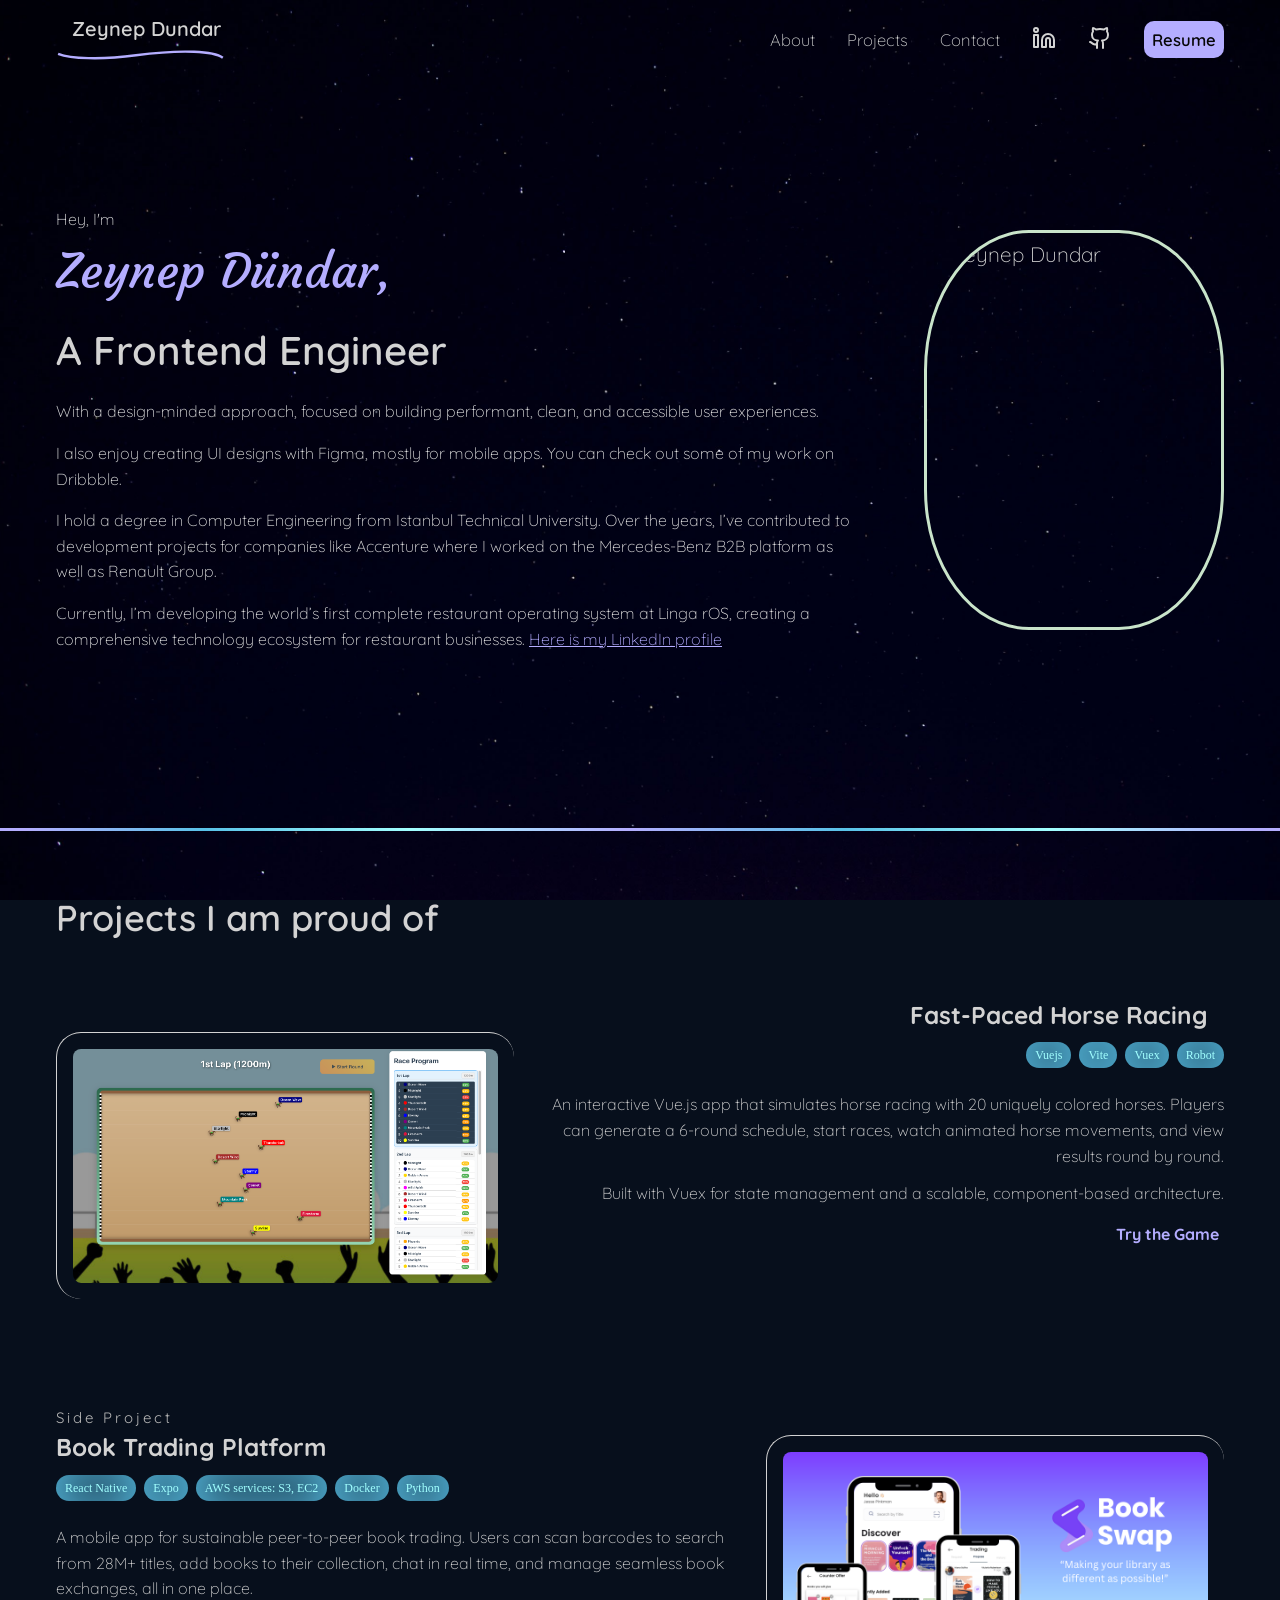
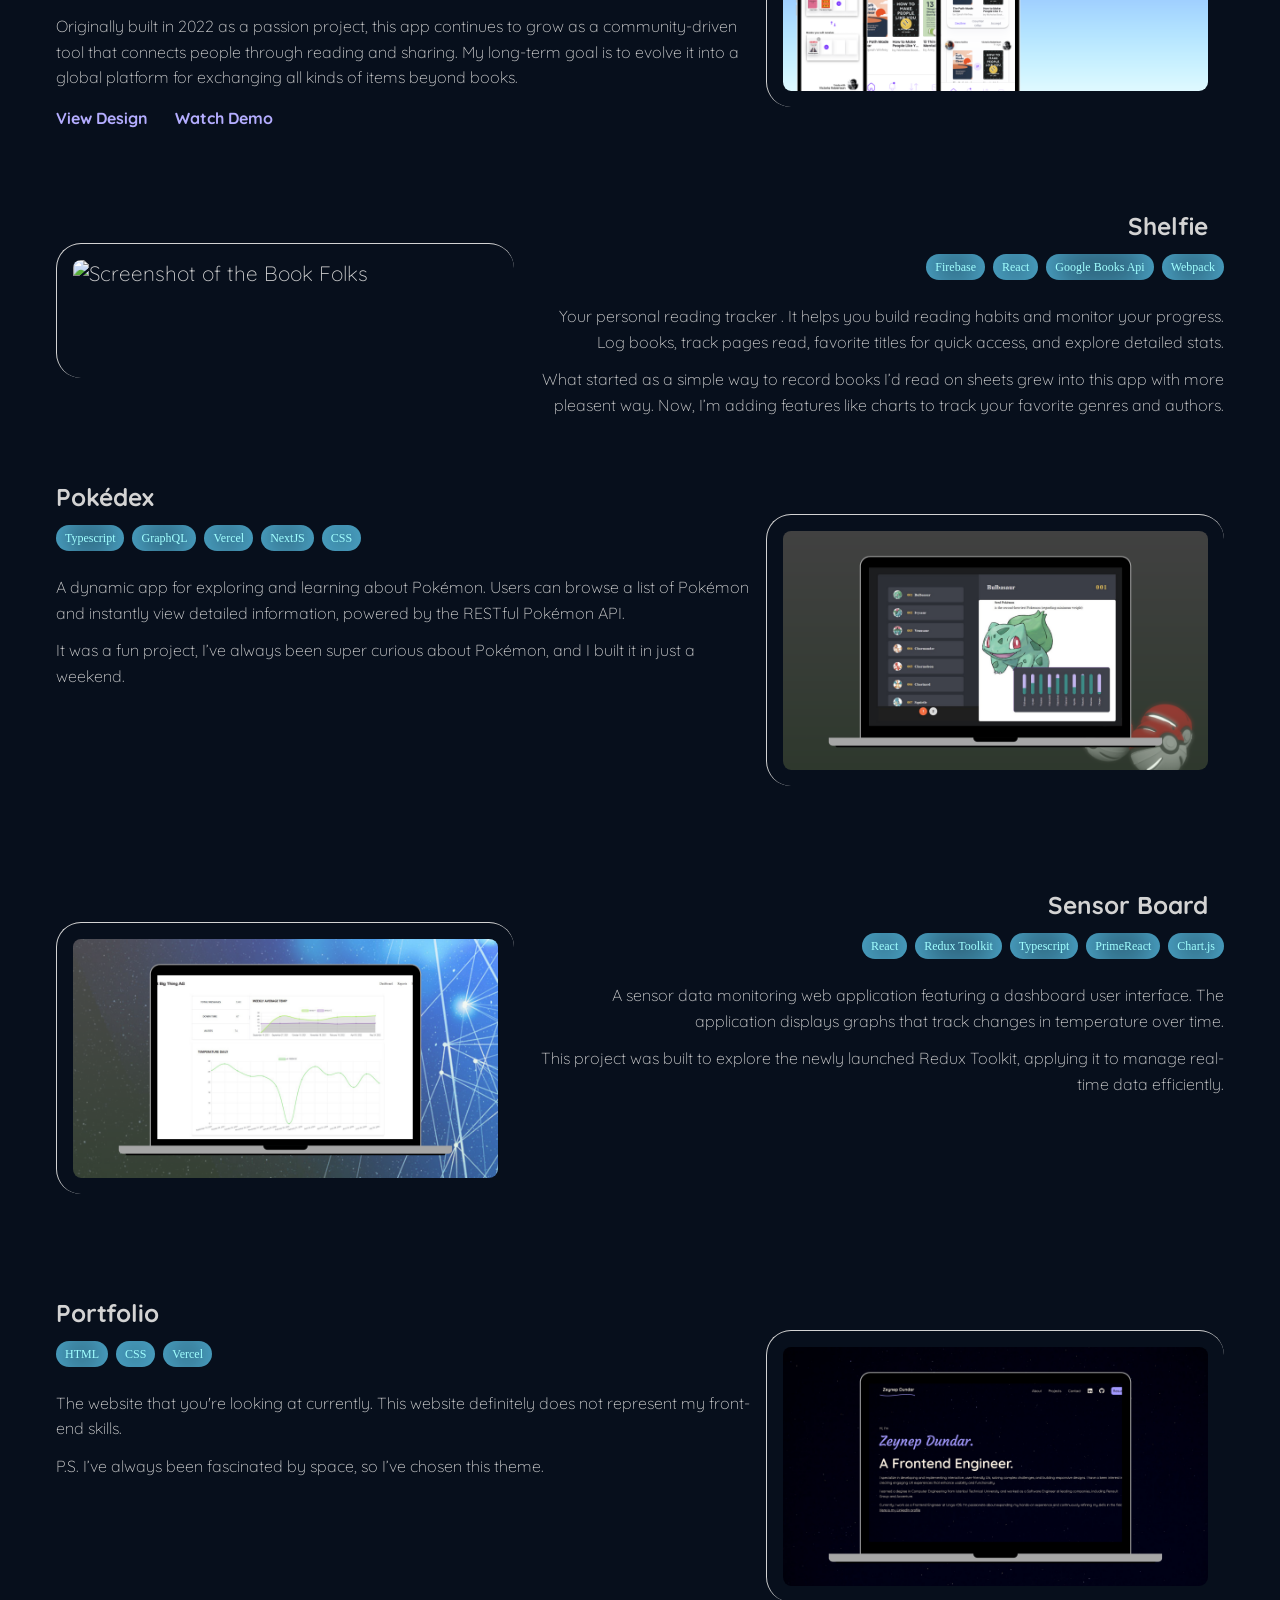
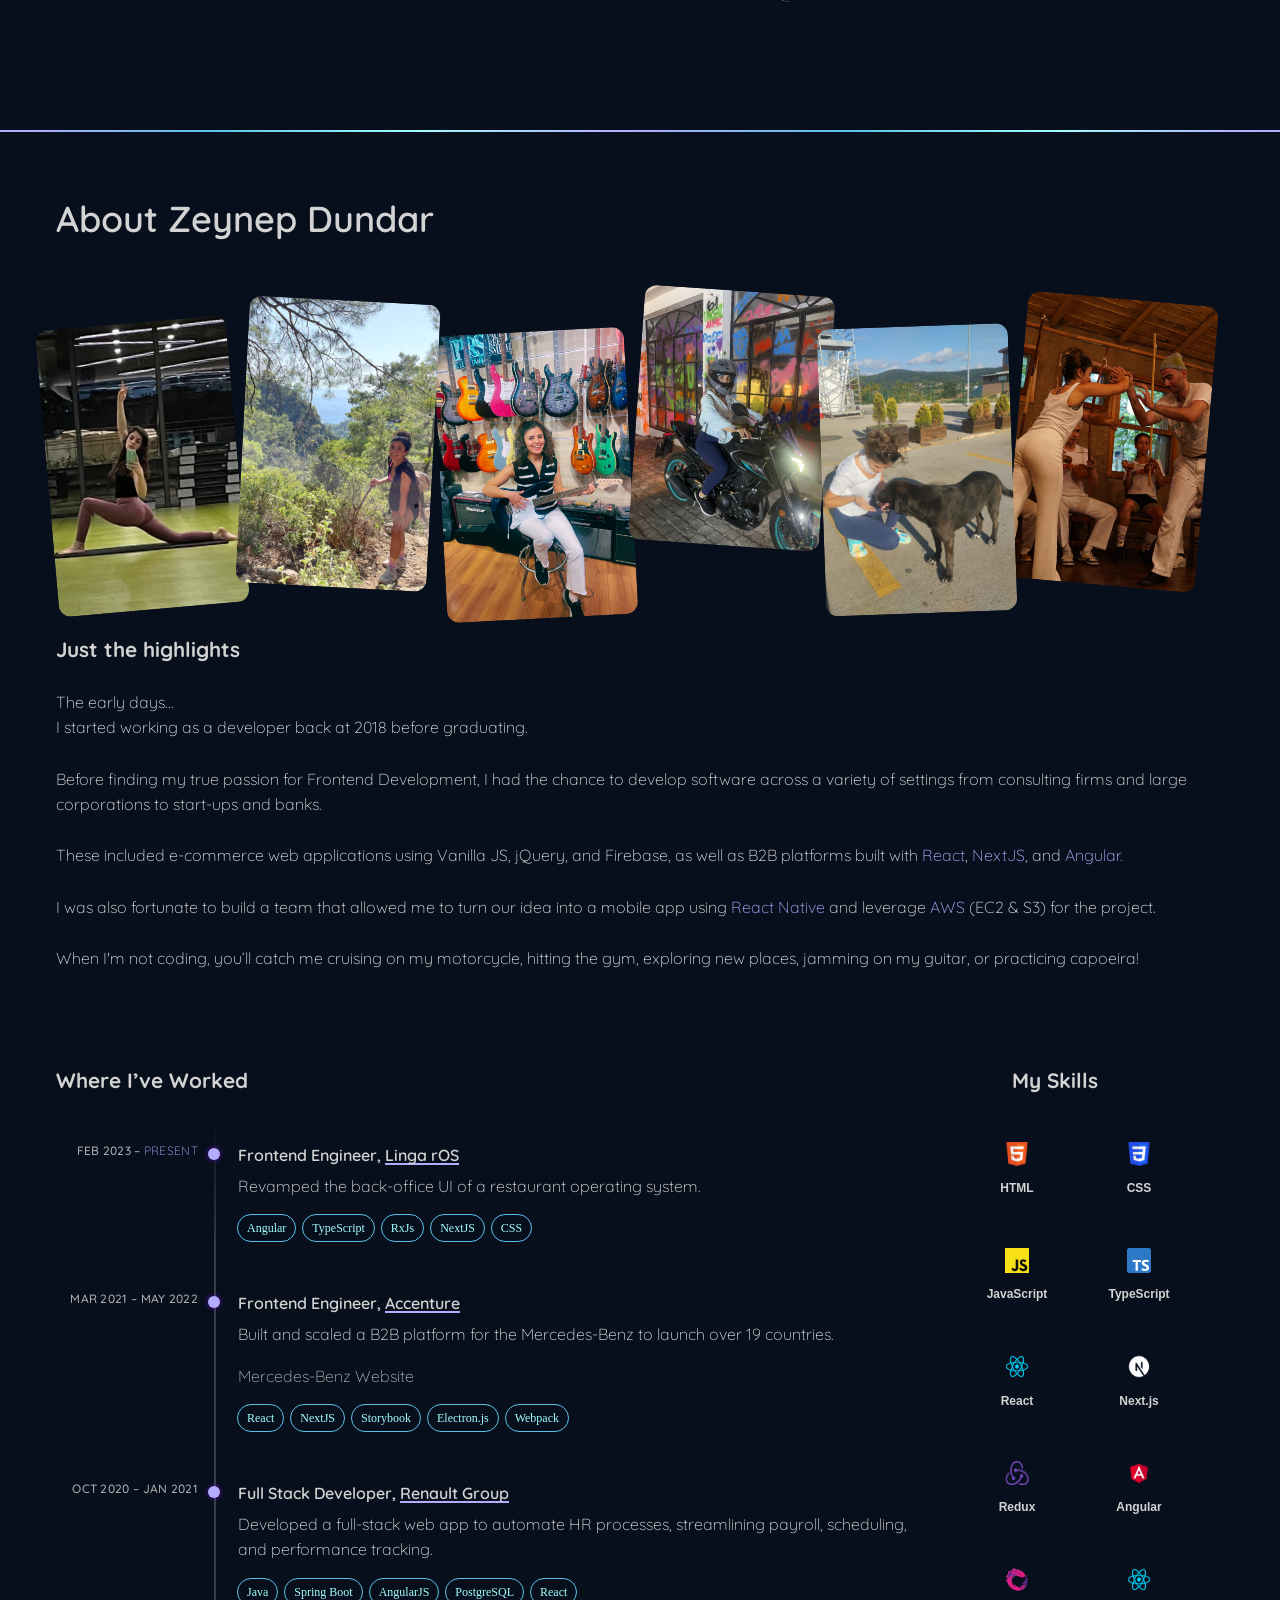
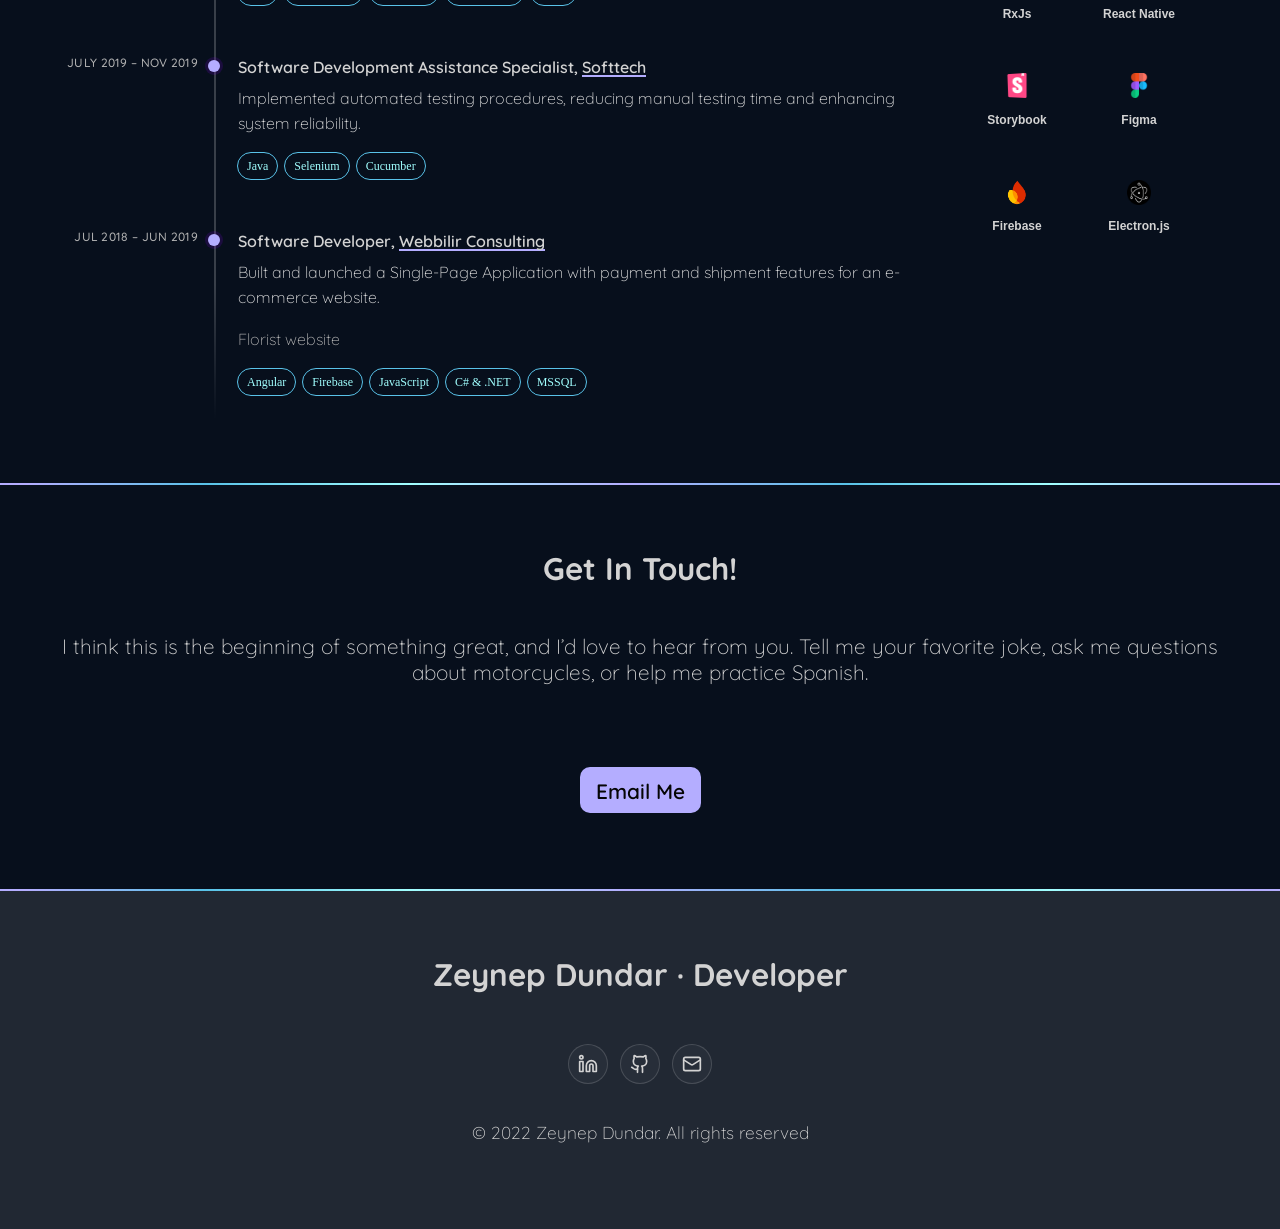
==== commit cd6b7958: "Add horse game project" ====
--- a/index.html
+++ b/index.html
@@ -104,12 +104,25 @@
       <li><a href="index.html#contact">Contact</a></li>
       <li>
         <a href="https://www.linkedin.com/in/zeynep-dundar/" aria-label="LinkedIn">
-          <svg xmlns="http://www.w3.org/2000/svg" width="24" height="24" viewBox="0 0 24 24" fill="none" stroke="currentColor" stroke-width="2" stroke-linecap="round" stroke-linejoin="round" class="lucide lucide-linkedin size-5"><path d="M16 8a6 6 0 0 1 6 6v7h-4v-7a2 2 0 0 0-2-2 2 2 0 0 0-2 2v7h-4v-7a6 6 0 0 1 6-6z"></path><rect width="4" height="12" x="2" y="9"></rect><circle cx="4" cy="4" r="2"></circle></svg>
+          <svg xmlns="http://www.w3.org/2000/svg" width="24" height="24" viewBox="0 0 24 24" fill="none"
+            stroke="currentColor" stroke-width="2" stroke-linecap="round" stroke-linejoin="round"
+            class="lucide lucide-linkedin size-5">
+            <path d="M16 8a6 6 0 0 1 6 6v7h-4v-7a2 2 0 0 0-2-2 2 2 0 0 0-2 2v7h-4v-7a6 6 0 0 1 6-6z"></path>
+            <rect width="4" height="12" x="2" y="9"></rect>
+            <circle cx="4" cy="4" r="2"></circle>
+          </svg>
         </a>
       </li>
       <li>
         <a href="https://github.com/zeynepdndr" aria-label="Github">
-          <svg xmlns="http://www.w3.org/2000/svg" width="24" height="24" viewBox="0 0 24 24" fill="none" stroke="currentColor" stroke-width="2" stroke-linecap="round" stroke-linejoin="round" class="lucide lucide-github size-5"><path d="M15 22v-4a4.8 4.8 0 0 0-1-3.5c3 0 6-2 6-5.5.08-1.25-.27-2.48-1-3.5.28-1.15.28-2.35 0-3.5 0 0-1 0-3 1.5-2.64-.5-5.36-.5-8 0C6 2 5 2 5 2c-.3 1.15-.3 2.35 0 3.5A5.403 5.403 0 0 0 4 9c0 3.5 3 5.5 6 5.5-.39.49-.68 1.05-.85 1.65-.17.6-.22 1.23-.15 1.85v4"></path><path d="M9 18c-4.51 2-5-2-7-2"></path></svg>
+          <svg xmlns="http://www.w3.org/2000/svg" width="24" height="24" viewBox="0 0 24 24" fill="none"
+            stroke="currentColor" stroke-width="2" stroke-linecap="round" stroke-linejoin="round"
+            class="lucide lucide-github size-5">
+            <path
+              d="M15 22v-4a4.8 4.8 0 0 0-1-3.5c3 0 6-2 6-5.5.08-1.25-.27-2.48-1-3.5.28-1.15.28-2.35 0-3.5 0 0-1 0-3 1.5-2.64-.5-5.36-.5-8 0C6 2 5 2 5 2c-.3 1.15-.3 2.35 0 3.5A5.403 5.403 0 0 0 4 9c0 3.5 3 5.5 6 5.5-.39.49-.68 1.05-.85 1.65-.17.6-.22 1.23-.15 1.85v4">
+            </path>
+            <path d="M9 18c-4.51 2-5-2-7-2"></path>
+          </svg>
         </a>
       </li>
       <li>
@@ -123,18 +136,19 @@
       <img src="./img/me/your-photo.png" alt="Zeynep Dundar" class="profile-photo" />
 
       <div class="intro-text">
-        <p class="name">Hey, I'm 
-        <span>Zeynep Dündar,</span>
-      </p>
+        <p class="name">Hey, I'm
+          <span>Zeynep Dündar,</span>
+        </p>
         <h2>A Frontend Engineer</h2>
         <p>
-          With a design-minded approach, focused on building performant, clean, and accessible user experiences.        </p>
+          With a design-minded approach, focused on building performant, clean, and accessible user experiences. </p>
         <p>
           I also enjoy creating UI designs with Figma, mostly for mobile apps. You can check out some of my work on
           Dribbble.
         </p>
         <p>
-          I hold a degree in Computer Engineering from Istanbul Technical University. Over the years, I’ve contributed to
+          I hold a degree in Computer Engineering from Istanbul Technical University. Over the years, I’ve contributed
+          to
           development projects for companies like Accenture where I worked on the Mercedes-Benz B2B platform as well as
           Renault Group.
         </p>
@@ -146,12 +160,44 @@
       </div>
     </div>
   </section>
-  
-  
+
+
   <div class="gradient"></div>
   <section id="projects">
     <h2>Projects I am proud of</h2>
     <article>
+      <div class="text">
+        <h3>
+          Fast-Paced Horse Racing
+          <a href="https://github.com/zeynepdndr/HorseRacingGame" target="_blank">
+            <span class="fab fa-github" aria-hidden="true"></span>
+          </a>
+        </h3>
+        <ul class="tech-list">
+          <li class="item"><span>Vuejs</span></li>
+          <li class="item"><span>Vite</span></li>
+          <li class="item"><span>Vuex</span></li>
+          <li class="item"><span>Robot</span></li>
+        </ul>
+        <div class="blackbox">
+          <p>
+            An interactive Vue.js app that simulates horse racing with 20 uniquely colored horses. Players can generate
+            a 6-round schedule, start races, watch animated horse movements, and view results round by round. </p>
+
+          <p>Built with Vuex for state management and a scalable, component-based architecture. </p>
+          <div class="link">
+            <a href="https://horse-racing-game-steel.vercel.app/" target="_blank">
+              Try the Game
+            </a>
+            <span class="fas fa-arrow-right"></span>
+          </div>
+          <!-- You can also comment out extra demo links here if needed -->
+        </div>
+      </div>
+      <img src="img/horse-race.png" alt="Screenshot of Fast-Paced Horse Racing" />
+    </article>
+
+    <article class="reverse">
       <div class="text">
         <h4>Side Project</h4>
         <h3>
@@ -177,10 +223,17 @@
             connects people through reading and sharing. My long-term goal is to evolve it into a global platform for
             exchanging all kinds of items beyond books.
           </p>
-          <div class="link">
+          <div class="link design-link">
             <a href="https://www.figma.com/proto/PiWz3WDV4DYZcEIwoBbv0z/Book-Swap-Mobile-App?node-id=0-1&t=zasbYj42ZQMvwXa8-1"
               target="_blank">
-              View Figma Design
+              View Design
+            </a>
+            <span class="fas fa-arrow-right"></span>
+          </div>
+          <div class="link">
+            <a href="https://vimeo.com/1037563566?share=copy"
+              target="_blank">
+              Watch Demo
             </a>
             <span class="fas fa-arrow-right"></span>
           </div>
@@ -189,7 +242,7 @@
       </div>
       <img src="img/book-swap.png" alt="Screenshot of the Book Folks" />
     </article>
-    <article class="reverse">
+    <article>
       <div class="text">
         <h3>
           Shelfie
@@ -215,9 +268,9 @@
 
         </div>
       </div>
-      <img src="img/Screenshot 2025-09-04 at 15.25.40.png" alt="Screenshot of the Book Folks" />
+      <img src="img/shelfie-ss.png" alt="Screenshot of the Book Folks" />
     </article>
-    <article>
+    <article class="reverse">
       <div class="text">
         <h3>
           Pokédex
@@ -244,7 +297,7 @@
       </div>
       <img src="img/pokedex.png" alt="Screenshot of the Pokédex" />
     </article>
-    <article class="reverse">
+    <article>
       <div class="text">
         <h3>
           Sensor Board
@@ -273,7 +326,7 @@
       </div>
       <img src="img/sensor-board.png" alt="Screenshot of the Sensor Board" />
     </article>
-    <article>
+    <article class="reverse">
       <div class="text">
         <h3>
           Portfolio
@@ -619,17 +672,35 @@
     <ul>
       <li>
         <a href="https://www.linkedin.com/in/zeynep-dundar/" target="_blank" aria-label="LinkedIn">
-          <svg xmlns="http://www.w3.org/2000/svg" width="24" height="24" viewBox="0 0 24 24" fill="none" stroke="currentColor" stroke-width="2" stroke-linecap="round" stroke-linejoin="round" class="lucide lucide-linkedin size-5"><path d="M16 8a6 6 0 0 1 6 6v7h-4v-7a2 2 0 0 0-2-2 2 2 0 0 0-2 2v7h-4v-7a6 6 0 0 1 6-6z"></path><rect width="4" height="12" x="2" y="9"></rect><circle cx="4" cy="4" r="2"></circle></svg>
+          <svg xmlns="http://www.w3.org/2000/svg" width="24" height="24" viewBox="0 0 24 24" fill="none"
+            stroke="currentColor" stroke-width="2" stroke-linecap="round" stroke-linejoin="round"
+            class="lucide lucide-linkedin size-5">
+            <path d="M16 8a6 6 0 0 1 6 6v7h-4v-7a2 2 0 0 0-2-2 2 2 0 0 0-2 2v7h-4v-7a6 6 0 0 1 6-6z"></path>
+            <rect width="4" height="12" x="2" y="9"></rect>
+            <circle cx="4" cy="4" r="2"></circle>
+          </svg>
         </a>
       </li>
       <li>
         <a href="https://github.com/zeynepdndr" aria-label="Github">
-          <svg xmlns="http://www.w3.org/2000/svg" width="24" height="24" viewBox="0 0 24 24" fill="none" stroke="currentColor" stroke-width="2" stroke-linecap="round" stroke-linejoin="round" class="lucide lucide-github size-5"><path d="M15 22v-4a4.8 4.8 0 0 0-1-3.5c3 0 6-2 6-5.5.08-1.25-.27-2.48-1-3.5.28-1.15.28-2.35 0-3.5 0 0-1 0-3 1.5-2.64-.5-5.36-.5-8 0C6 2 5 2 5 2c-.3 1.15-.3 2.35 0 3.5A5.403 5.403 0 0 0 4 9c0 3.5 3 5.5 6 5.5-.39.49-.68 1.05-.85 1.65-.17.6-.22 1.23-.15 1.85v4"></path><path d="M9 18c-4.51 2-5-2-7-2"></path></svg>
+          <svg xmlns="http://www.w3.org/2000/svg" width="24" height="24" viewBox="0 0 24 24" fill="none"
+            stroke="currentColor" stroke-width="2" stroke-linecap="round" stroke-linejoin="round"
+            class="lucide lucide-github size-5">
+            <path
+              d="M15 22v-4a4.8 4.8 0 0 0-1-3.5c3 0 6-2 6-5.5.08-1.25-.27-2.48-1-3.5.28-1.15.28-2.35 0-3.5 0 0-1 0-3 1.5-2.64-.5-5.36-.5-8 0C6 2 5 2 5 2c-.3 1.15-.3 2.35 0 3.5A5.403 5.403 0 0 0 4 9c0 3.5 3 5.5 6 5.5-.39.49-.68 1.05-.85 1.65-.17.6-.22 1.23-.15 1.85v4">
+            </path>
+            <path d="M9 18c-4.51 2-5-2-7-2"></path>
+          </svg>
         </a>
       </li>
       <li>
         <a href="mailto:dundarzey@gmail.com" target="_blank" aria-label="Email">
-          <svg xmlns="http://www.w3.org/2000/svg" width="24" height="24" viewBox="0 0 24 24" fill="none" stroke="currentColor" stroke-width="2" stroke-linecap="round" stroke-linejoin="round" class="lucide lucide-mail size-5"><rect width="20" height="16" x="2" y="4" rx="2"/><path d="m22 7-8.97 5.7a1.94 1.94 0 0 1-2.06 0L2 7"/></svg>
+          <svg xmlns="http://www.w3.org/2000/svg" width="24" height="24" viewBox="0 0 24 24" fill="none"
+            stroke="currentColor" stroke-width="2" stroke-linecap="round" stroke-linejoin="round"
+            class="lucide lucide-mail size-5">
+            <rect width="20" height="16" x="2" y="4" rx="2" />
+            <path d="m22 7-8.97 5.7a1.94 1.94 0 0 1-2.06 0L2 7" />
+          </svg>
         </a>
       </li>
     </ul>
--- a/css/style.css
+++ b/css/style.css
@@ -2,19 +2,19 @@
 :root {
   --black: #070f1c;
   --dark: #050505;
-  --grey: #B5B5B5;
-  --blue: #59C2E8;
+  --grey: #b5b5b5;
+  --blue: #59c2e8;
   --cyan: #a1ffff;
   --dark-grey-blue: #212833;
-  --purple: #B4ADFF;
-  --white: #D3D3D3;
+  --purple: #b4adff;
+  --white: #d3d3d3;
   --font-size: 1.3rem;
 
-  --font-primary: "Quicksand", -apple-system, BlinkMacSystemFont, "Segoe UI", Roboto, Oxygen, Ubuntu, Cantarell, "Open Sans", "Helvetica Neue", font-primary-serif;
-  --font-accent: 'Courgette', cursive, font-primary-serif;
-
-}
-
+  --font-primary: "Quicksand", -apple-system, BlinkMacSystemFont, "Segoe UI",
+    Roboto, Oxygen, Ubuntu, Cantarell, "Open Sans", "Helvetica Neue",
+    font-primary-serif;
+  --font-accent: "Courgette", cursive, font-primary-serif;
+}
 
 /* Box Model Setup */
 html {
@@ -47,14 +47,16 @@
 
 .gradient {
   height: 2.5px;
-  background: linear-gradient(90deg,
-      var(--purple) 2%,
-      var(--blue) 16%,
-      #a1ffff 32%,
-      var(--purple) 49%,
-      var(--blue) 66%,
-      #a1ffff 82%,
-      var(--purple) 98%);
+  background: linear-gradient(
+    90deg,
+    var(--purple) 2%,
+    var(--blue) 16%,
+    #a1ffff 32%,
+    var(--purple) 49%,
+    var(--blue) 66%,
+    #a1ffff 82%,
+    var(--purple) 98%
+  );
 }
 
 /* Global Styles */
@@ -92,7 +94,6 @@
   }
 }
 
-
 h1,
 h2,
 h3 {
@@ -164,13 +165,11 @@
   padding: 0.5rem;
   border-radius: 10px;
   transition: background 0.3s ease, transform 0.2s ease;
-
 }
 
 .button:hover {
   background-color: #8b84d8;
   color: var(--dark);
-
 }
 
 /* Navigation Tweaks */
@@ -214,7 +213,6 @@
 footer [class*="fa-"] {
   color: var(--purple);
   transition: color 0.3s ease;
-
 }
 
 /* Footer icon buttons */
@@ -235,7 +233,8 @@
   border: 1px solid rgba(255, 255, 255, 0.15);
   background: rgba(255, 255, 255, 0.03);
   color: var(--white);
-  transition: background 0.25s ease, border-color 0.25s ease, color 0.25s ease, transform 0.2s ease;
+  transition: background 0.25s ease, border-color 0.25s ease, color 0.25s ease,
+    transform 0.2s ease;
 }
 
 footer ul a:hover {
@@ -264,7 +263,7 @@
 }
 
 .profile-photo {
-  border: .6rem solid #c9e4ca;
+  border: 0.6rem solid #c9e4ca;
   border-radius: 35%;
   width: 300px;
   height: 300px;
@@ -272,15 +271,16 @@
   overflow: hidden;
   padding: 1rem;
   object-fit: cover;
-  -webkit-transition: -webkit-transform .4s ease-in 0s;
-  transition: -webkit-transform .4s ease-in 0s;
-  -o-transition: transform .4s ease-in 0s;
-  transition: transform .4s ease-in 0s;
-  transition: transform .4s ease-in 0s, -webkit-transform .4s ease-in 0s;
+  -webkit-transition: -webkit-transform 0.4s ease-in 0s;
+  transition: -webkit-transform 0.4s ease-in 0s;
+  -o-transition: transform 0.4s ease-in 0s;
+  transition: transform 0.4s ease-in 0s;
+  transition: transform 0.4s ease-in 0s, -webkit-transform 0.4s ease-in 0s;
 }
 
 @keyframes floatInSpace {
-  0%, 100% {
+  0%,
+  100% {
     transform: translateY(0);
     box-shadow: 0 0 20px 6px rgba(255, 255, 255, 0.5);
   }
@@ -313,7 +313,6 @@
   }
 }
 
-
 /* Intro and Contact Sections */
 
 #intro {
@@ -336,19 +335,19 @@
 
 /* Profile Image */
 .profile-photo {
-  border: .2rem solid #c9e4ca;
+  border: 0.2rem solid #c9e4ca;
   border-radius: 35%;
   width: 300px;
   height: 400px;
   box-sizing: border-box;
   overflow: hidden;
-  padding: .5rem;
+  padding: 0.5rem;
   object-fit: cover;
-  -webkit-transition: -webkit-transform .4s ease-in 0s;
-  transition: -webkit-transform .4s ease-in 0s;
-  -o-transition: transform .4s ease-in 0s;
-  transition: transform .4s ease-in 0s;
-  transition: transform .4s ease-in 0s, -webkit-transform .4s ease-in 0s;
+  -webkit-transition: -webkit-transform 0.4s ease-in 0s;
+  transition: -webkit-transform 0.4s ease-in 0s;
+  -o-transition: transform 0.4s ease-in 0s;
+  transition: transform 0.4s ease-in 0s;
+  transition: transform 0.4s ease-in 0s, -webkit-transform 0.4s ease-in 0s;
 }
 
 /* Intro Text */
@@ -379,7 +378,8 @@
   color: var(--white);
 }
 
-#intro p, #about p {
+#intro p,
+#about p {
   font-size: 1rem;
   line-height: 1.6;
   margin-bottom: 1rem;
@@ -395,7 +395,6 @@
 #intro a:hover {
   color: #ffd166; /* highlight on hover */
 }
-
 
 #contact {
   max-width: 1200px;
@@ -485,7 +484,7 @@
 }
 
 #projects article {
-  margin-bottom: 2.5rem; 
+  margin-bottom: 2.5rem;
 }
 
 #projects article:last-child {
@@ -539,17 +538,19 @@
   text-decoration: none;
 }
 
+#projects .design-link {
+  padding-right: 1rem;
+}
+
 #projects .link a {
   color: inherit;
   text-decoration: none;
   transition: color 0.3s ease-in-out;
 }
 
-
 #projects .link:hover a {
   text-decoration: underline;
 }
-
 
 #about .myskills-icons img {
   width: 1.75rem;
@@ -613,7 +614,8 @@
   background-size: 100% 4px;
   background-repeat: no-repeat;
   background-position: bottom;
-  transition: background-size 0.4s ease-in-out, background-color 0.4s ease-in-out;
+  transition: background-size 0.4s ease-in-out,
+    background-color 0.4s ease-in-out;
 }
 
 #about h3 span:hover {
@@ -633,14 +635,14 @@
 .projects-list {
   list-style: none;
   padding: 0;
-  margin-top: .5rem;
+  margin-top: 0.5rem;
 }
 
 .projects-list .item {
   display: inline-block;
 }
 
-.projects-list>a {
+.projects-list > a {
   display: inline-flex;
   align-items: center;
   font-size: 18px;
@@ -671,8 +673,8 @@
 }
 
 .projects-list svg {
-  font-size: .8rem;
-  margin-right: .1rem;
+  font-size: 0.8rem;
+  margin-right: 0.1rem;
   transition: transform 0.3s ease-in-out;
 }
 
@@ -688,7 +690,7 @@
 .timeline-container {
   display: flex;
   flex-direction: column;
-  gap: .25rem;
+  gap: 0.25rem;
 }
 
 .timeline-item {
@@ -754,7 +756,7 @@
   text-align: right;
   font-weight: 500;
   color: #555;
-  padding: .3rem 0;
+  padding: 0.3rem 0;
   padding-top: 8px;
 }
 
@@ -890,7 +892,6 @@
   z-index: 4;
 }
 
-
 .icon-container {
   display: flex;
   flex-direction: column;
@@ -907,7 +908,7 @@
 }
 
 .icon-container:hover .icon-wrapper {
-  background: #262525
+  background: #262525;
 }
 
 .content-wrapper {
@@ -926,11 +927,8 @@
   flex: 1;
 }
 
-
-
 .skills h4 {
   padding-left: 5rem;
-
 }
 
 /* Ensure equal height behavior for columns */
@@ -1005,7 +1003,6 @@
 }
 
 @media (min-width: 550px) {
-
   #projects img {
     grid-column: 1/7;
     grid-row: 1/2;
@@ -1021,7 +1018,6 @@
   #projects ul {
     justify-content: flex-start;
   }
-
 }
 
 @media (max-width: 768px) {
@@ -1118,7 +1114,6 @@
     padding-right: 0;
   }
 
-
   .date-range::after {
     left: -1.4rem;
     right: auto;
@@ -1187,5 +1182,4 @@
     grid-column: 7/11;
     grid-row: 1/2;
   }
-
-}+}
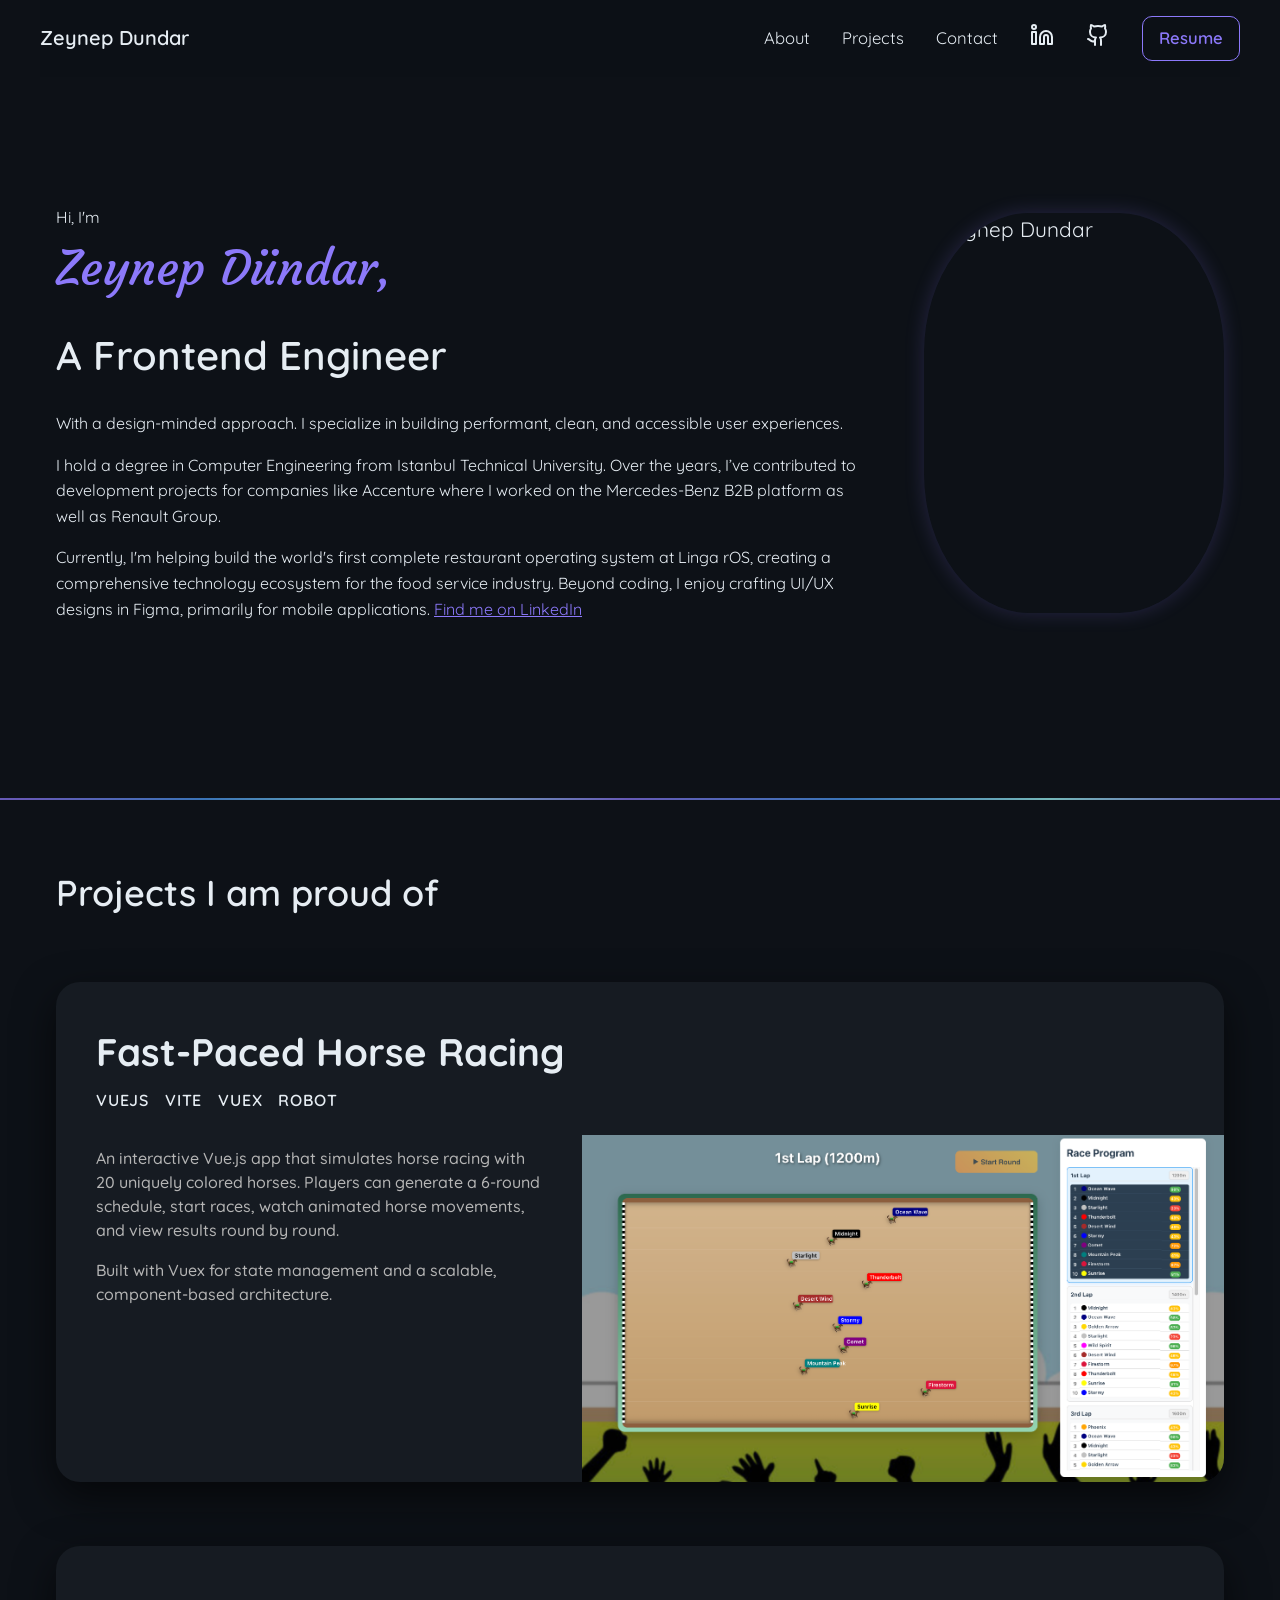
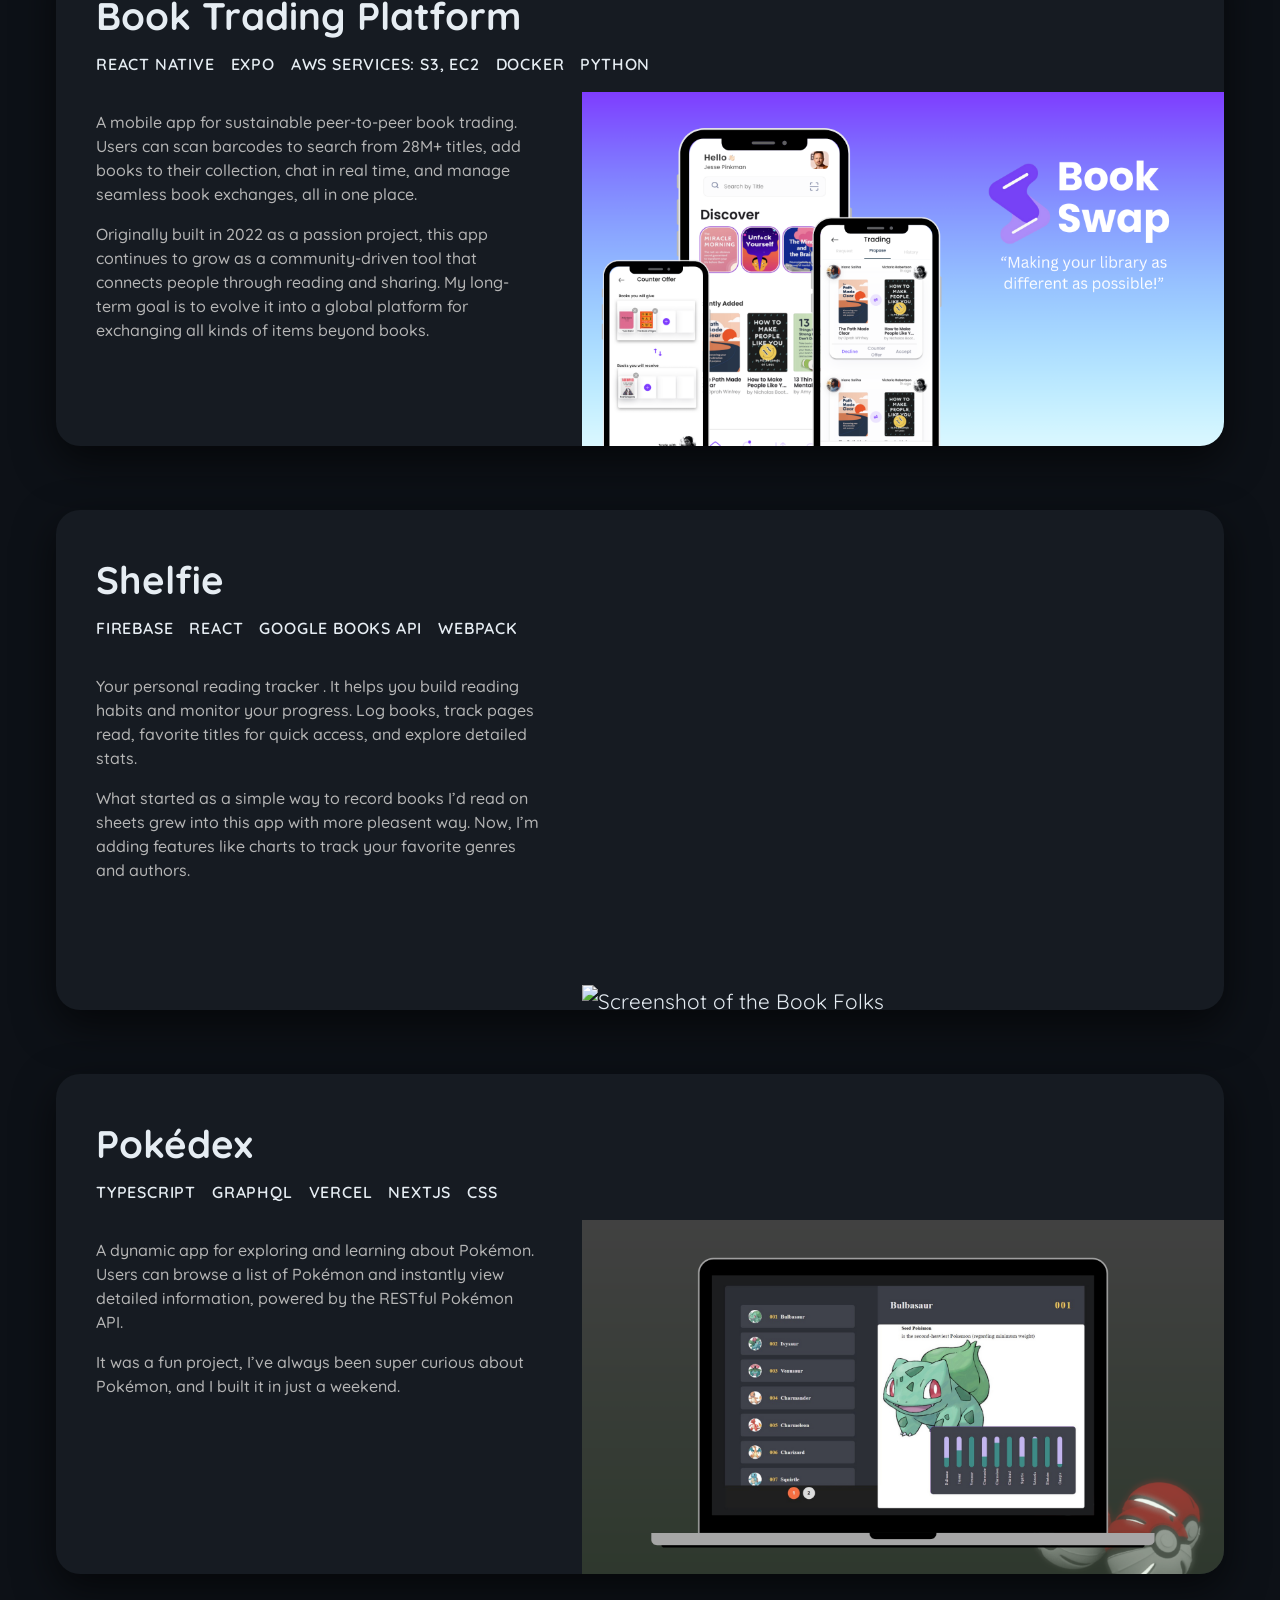
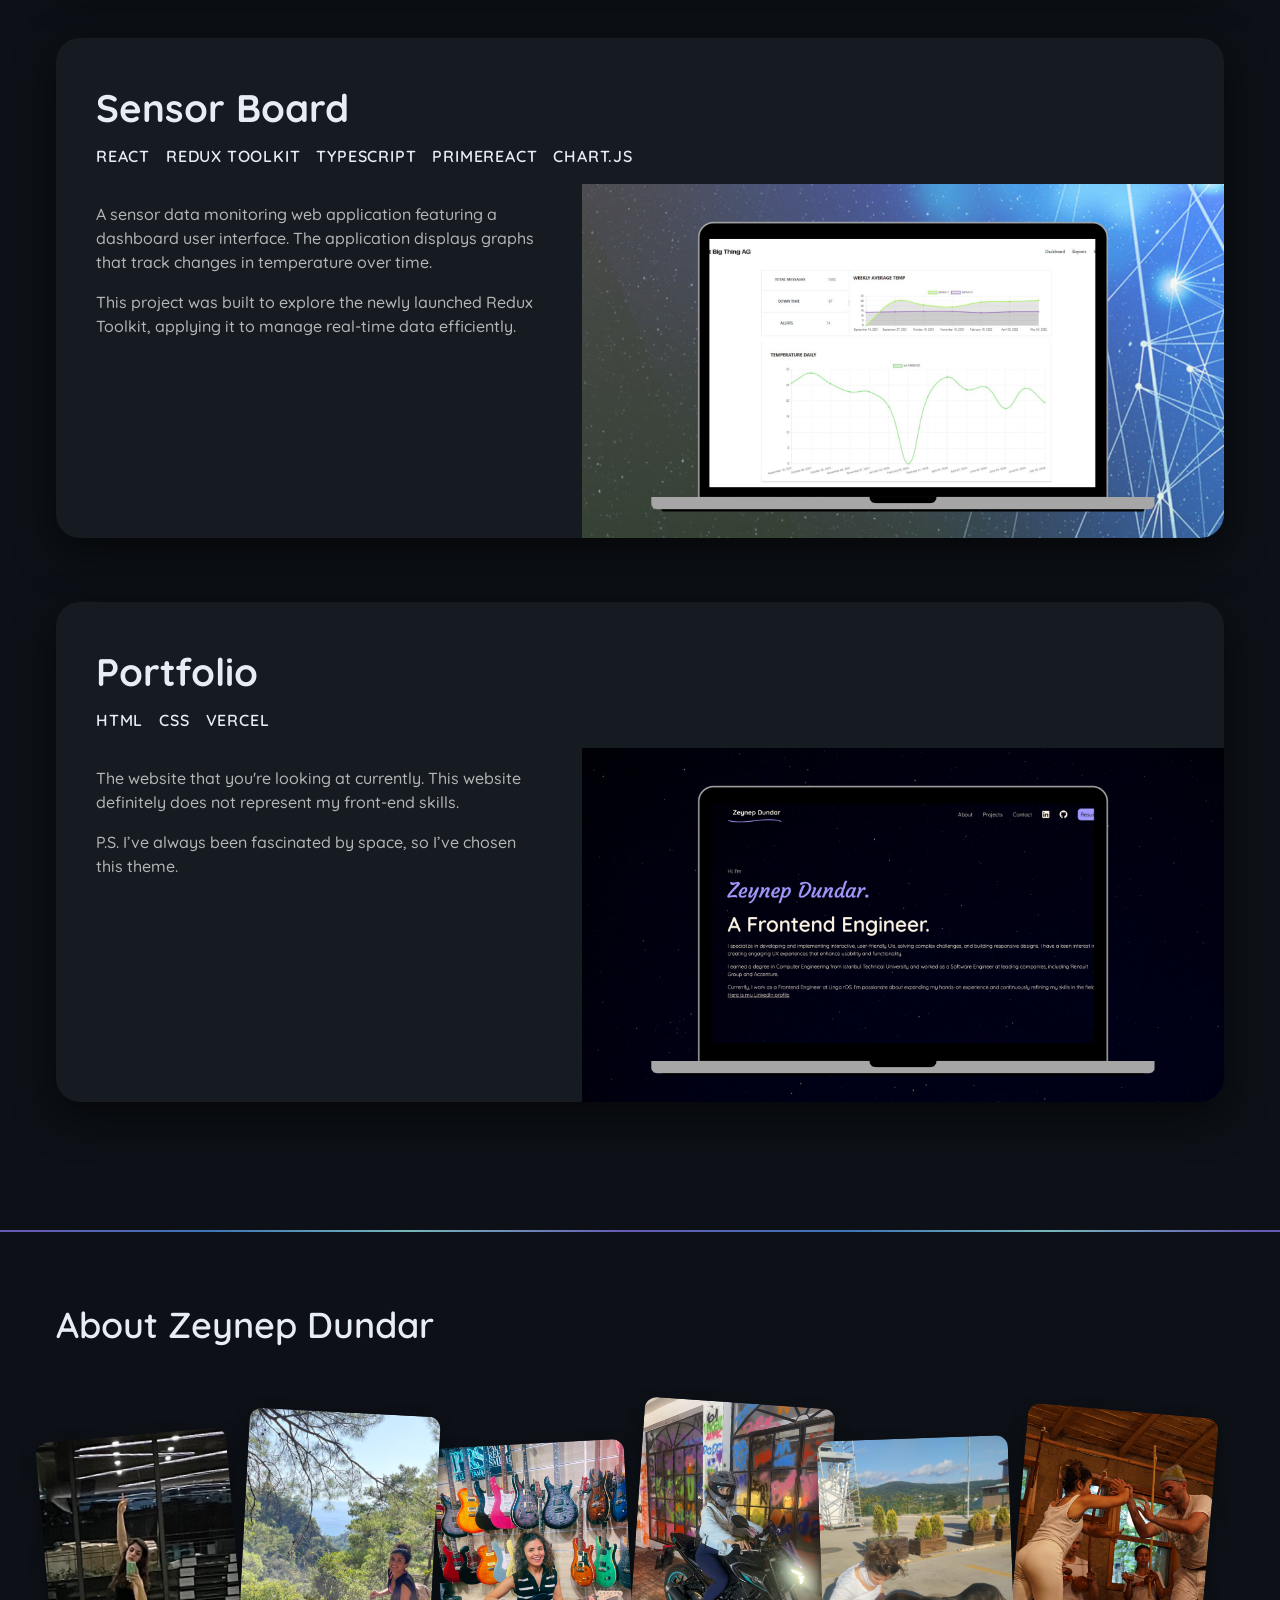
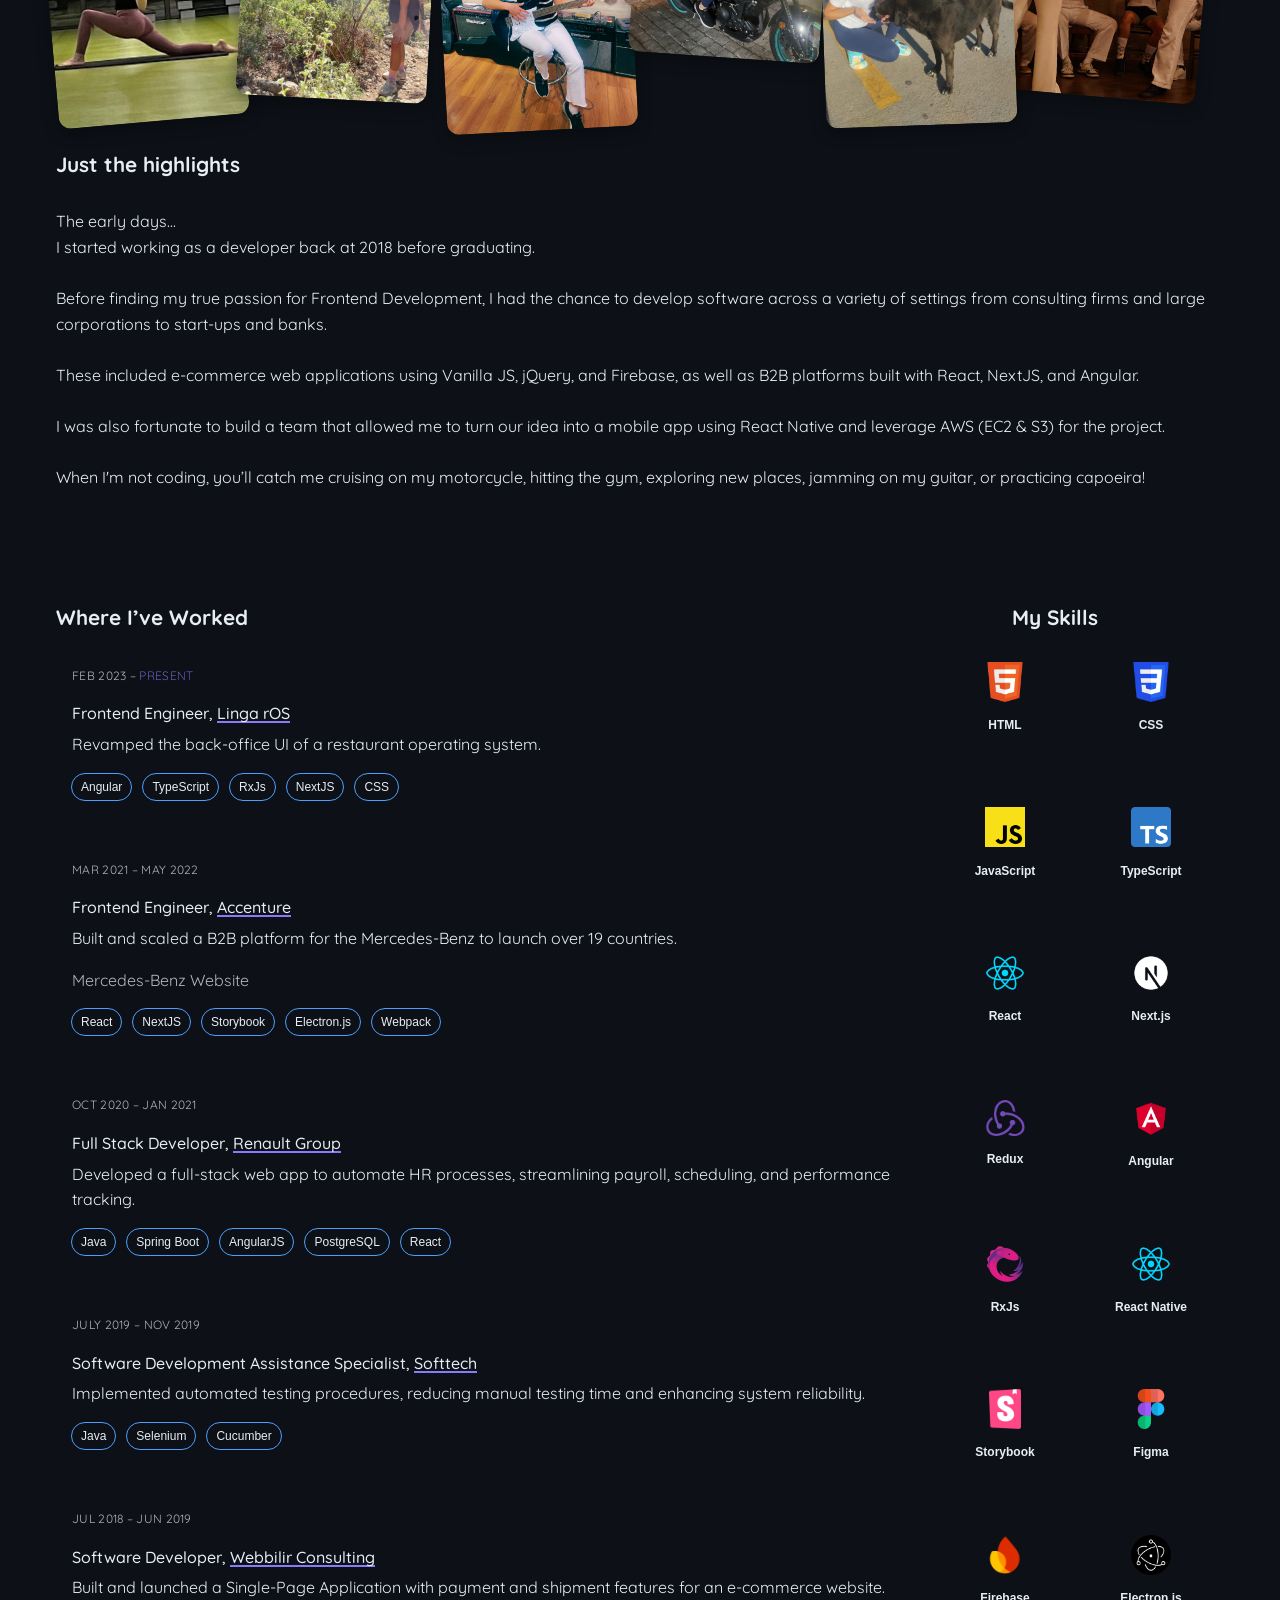
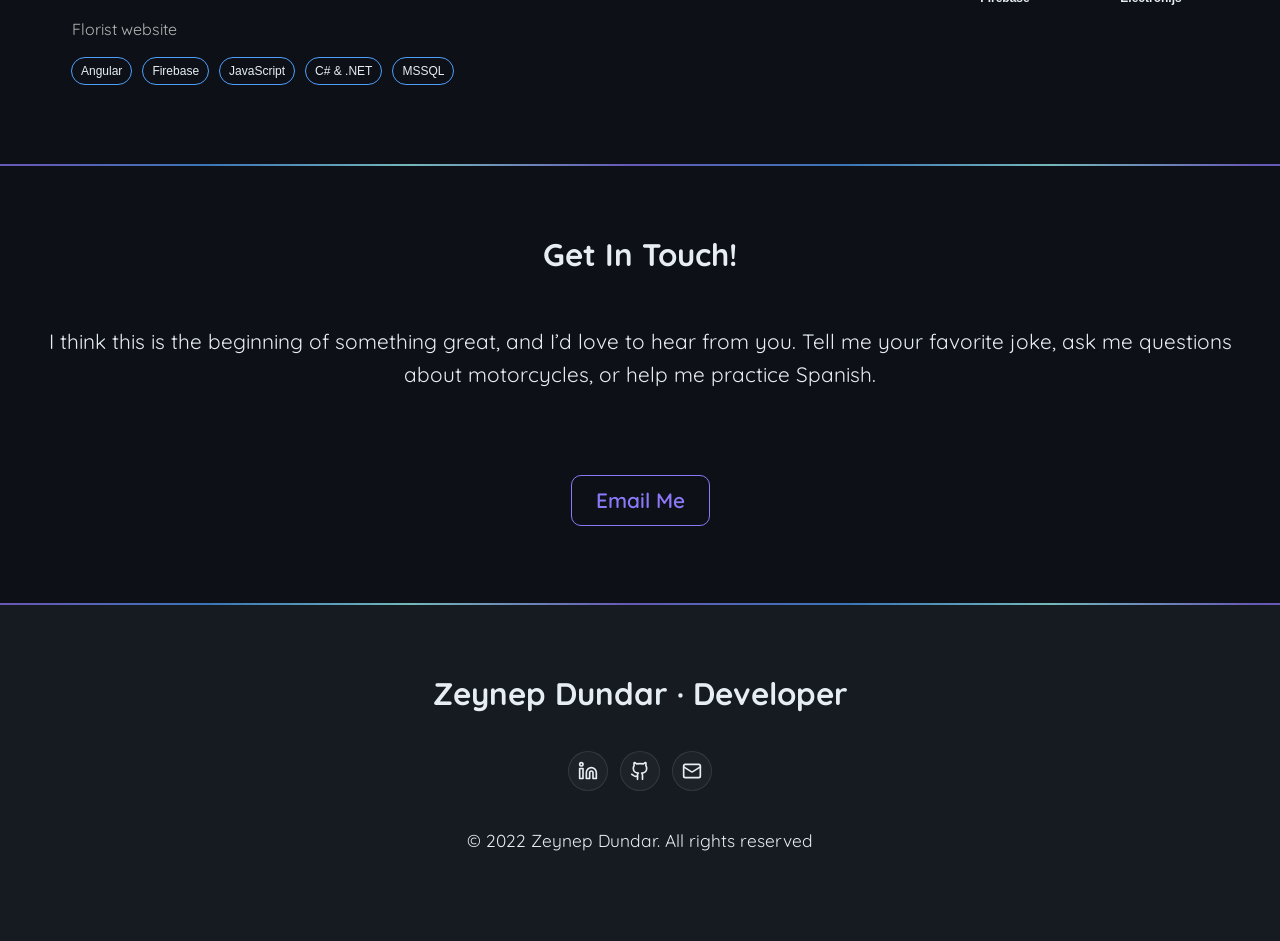
==== commit 0ea2e110: "Update project sections" ====
--- a/index.html
+++ b/index.html
@@ -136,16 +136,14 @@
       <img src="./img/me/your-photo.png" alt="Zeynep Dundar" class="profile-photo" />
 
       <div class="intro-text">
-        <p class="name">Hey, I'm
+        <p class="name">Hi, I'm
           <span>Zeynep Dündar,</span>
         </p>
         <h2>A Frontend Engineer</h2>
         <p>
-          With a design-minded approach, focused on building performant, clean, and accessible user experiences. </p>
-        <p>
-          I also enjoy creating UI designs with Figma, mostly for mobile apps. You can check out some of my work on
-          Dribbble.
+          With a design-minded approach. I specialize in building performant, clean, and accessible user experiences.
         </p>
+
         <p>
           I hold a degree in Computer Engineering from Istanbul Technical University. Over the years, I’ve contributed
           to
@@ -153,9 +151,10 @@
           Renault Group.
         </p>
         <p>
-          Currently, I’m developing the world’s first complete restaurant operating system at Linga rOS, creating a
-          comprehensive technology ecosystem for restaurant businesses.
-          <a href="https://www.linkedin.com/in/zeynep-dundar/" target="_blank">Here is my LinkedIn profile</a>
+          Currently, I'm helping build the world's first complete restaurant operating system at Linga rOS, creating a
+          comprehensive technology ecosystem for the food service industry. Beyond coding, I enjoy crafting UI/UX
+          designs in Figma, primarily for mobile applications.
+          <a href="https://www.linkedin.com/in/zeynep-dundar/" target="_blank">Find me on LinkedIn</a>
         </p>
       </div>
     </div>
@@ -166,10 +165,10 @@
   <section id="projects">
     <h2>Projects I am proud of</h2>
     <article>
-      <div class="text">
+      <div class="header-row">
         <h3>
           Fast-Paced Horse Racing
-          <a href="https://github.com/zeynepdndr/HorseRacingGame" target="_blank">
+          <a href="https://github.com/zeynepdndr/HorseRacingGame" target="_blank" aria-label="View on GitHub">
             <span class="fab fa-github" aria-hidden="true"></span>
           </a>
         </h3>
@@ -179,6 +178,8 @@
           <li class="item"><span>Vuex</span></li>
           <li class="item"><span>Robot</span></li>
         </ul>
+      </div>
+      <div class="text">
         <div class="blackbox">
           <p>
             An interactive Vue.js app that simulates horse racing with 20 uniquely colored horses. Players can generate
@@ -197,9 +198,9 @@
       <img src="img/horse-race.png" alt="Screenshot of Fast-Paced Horse Racing" />
     </article>
 
-    <article class="reverse">
-      <div class="text">
-        <h4>Side Project</h4>
+    <article>
+      <div class="header-row">
+
         <h3>
           Book Trading Platform
           <a href="https://gitlab.com/harmony-org/book-swap/-/tree/main?ref_type=heads" target="_blank">
@@ -213,6 +214,10 @@
           <li class="item"><span>Docker</span></li>
           <li class="item"><span>Python</span></li>
         </ul>
+      </div>
+      <div class="text">
+
+
         <div class="blackbox">
           <p>
             A mobile app for sustainable peer-to-peer book trading. Users can scan barcodes to search from 28M+ titles,
@@ -231,8 +236,7 @@
             <span class="fas fa-arrow-right"></span>
           </div>
           <div class="link">
-            <a href="https://vimeo.com/1037563566?share=copy"
-              target="_blank">
+            <a href="https://vimeo.com/1037563566?share=copy" target="_blank">
               Watch Demo
             </a>
             <span class="fas fa-arrow-right"></span>
@@ -243,7 +247,7 @@
       <img src="img/book-swap.png" alt="Screenshot of the Book Folks" />
     </article>
     <article>
-      <div class="text">
+      <div class="header-row">
         <h3>
           Shelfie
           <a href="https://github.com/zeynepdndr/book-folk" target="_blank">
@@ -256,6 +260,9 @@
           <li class="item"><span>Google Books Api</span></li>
           <li class="item"><span>Webpack</span></li>
         </ul>
+      </div>
+      <div class="text">
+
         <div class="blackbox">
           <p>
             Your personal reading tracker . It helps you build reading habits and monitor your progress. Log books,
@@ -271,7 +278,7 @@
       <img src="img/shelfie-ss.png" alt="Screenshot of the Book Folks" />
     </article>
     <article class="reverse">
-      <div class="text">
+      <div class="header-row">
         <h3>
           Pokédex
           <a href="https://github.com/zeynepdndr/pokedex" target="_blank">
@@ -285,6 +292,9 @@
           <li class="item"><span>NextJS</span></li>
           <li class="item"><span>CSS</span></li>
         </ul>
+      </div>
+      <div class="text">
+
         <div class="blackbox">
           <p>
             A dynamic app for exploring and learning about Pokémon. Users can browse a list of Pokémon and instantly
@@ -298,7 +308,7 @@
       <img src="img/pokedex.png" alt="Screenshot of the Pokédex" />
     </article>
     <article>
-      <div class="text">
+      <div class="header-row">
         <h3>
           Sensor Board
           <a href="https://github.com/zeynepdndr/device-board" target="_blank">
@@ -312,6 +322,9 @@
           <li class="item"><span>PrimeReact</span></li>
           <li class="item"><span>Chart.js</span></li>
         </ul>
+      </div>
+      <div class="text">
+
         <div class="blackbox">
           <p> A sensor data monitoring web application featuring a dashboard
             user interface.
@@ -327,7 +340,7 @@
       <img src="img/sensor-board.png" alt="Screenshot of the Sensor Board" />
     </article>
     <article class="reverse">
-      <div class="text">
+      <div class="header-row">
         <h3>
           Portfolio
           <a href="https://github.com/zeynepdndr/portfolio" target="_blank">
@@ -339,6 +352,9 @@
           <li class="item"><span>CSS</span></li>
           <li class="item"><span>Vercel</span></li>
         </ul>
+      </div>
+      <div class="text">
+
         <div class="blackbox">
           <p>
             The website that you're looking at currently. This website definitely does not represent my front-end
--- a/css/style.css
+++ b/css/style.css
@@ -1,13 +1,12 @@
 /* Variables Declaration - Colors, Font Stacks, and Sizes */
 :root {
-  --black: #070f1c;
+  --black: #0d1117;
   --dark: #050505;
   --grey: #b5b5b5;
-  --blue: #59c2e8;
-  --cyan: #a1ffff;
-  --dark-grey-blue: #212833;
-  --purple: #b4adff;
-  --white: #d3d3d3;
+  --blue: #4e9ffc;
+  --dark-grey-blue: #161b22;
+  --purple: #8c79fa;
+  --white: #e6edf3;
   --font-size: 1.3rem;
 
   --font-primary: "Quicksand", -apple-system, BlinkMacSystemFont, "Segoe UI",
@@ -20,6 +19,7 @@
 html {
   font-size: 16px;
   box-sizing: border-box;
+  scroll-behavior: smooth;
 }
 
 *,
@@ -29,14 +29,6 @@
 }
 
 /* Utility Classes */
-.text-white {
-  color: var(--white);
-}
-
-.text-purple {
-  color: var(--purple);
-}
-
 .section-black {
   background-color: var(--black);
 }
@@ -46,7 +38,8 @@
 }
 
 .gradient {
-  height: 2.5px;
+  height: 2px;
+  opacity: 0.7;
   background: linear-gradient(
     90deg,
     var(--purple) 2%,
@@ -64,33 +57,22 @@
   padding: 0;
   margin: 0;
   font-family: var(--font-primary);
-  background: var(--black) url(../img/stars-image.jpg) no-repeat center / cover;
-  background-attachment: scroll;
-  /* Default for mobile */
+  background: var(--black);
   color: var(--white);
   font-size: var(--font-size);
-  font-weight: 300;
+  font-weight: 400;
+  line-height: 1.6;
 }
 
 @media (max-width: 768px) {
   html {
-    font-size: 14px; /* Smaller font size for mobile */
-  }
-  body {
-    background-size: contain;
+    font-size: 14px;
   }
 }
 
 @media (max-width: 400px) {
   body {
-    background-size: auto;
     font-size: 1rem;
-  }
-}
-
-@media (min-width: 1024px) {
-  body {
-    background-attachment: fixed;
   }
 }
 
@@ -98,6 +80,7 @@
 h2,
 h3 {
   margin: 0;
+  color: var(--white);
 }
 
 img {
@@ -109,6 +92,11 @@
   font-family: var(--font-primary);
   font-size: 80%;
   padding: 1rem;
+  background-color: rgba(13, 17, 23, 0.8);
+  position: sticky;
+  top: 0;
+  z-index: 100;
+  backdrop-filter: blur(5px);
 }
 
 nav h1,
@@ -116,7 +104,12 @@
   font-size: 1.25rem;
   font-weight: 600;
   text-align: center;
-  margin-bottom: -1.5rem;
+  display: flex;
+  align-items: center;
+}
+
+nav h1 .svg-path {
+  display: none;
 }
 
 nav [class*="fa-"] {
@@ -149,34 +142,37 @@
   color: var(--white);
   text-decoration: none;
   display: block;
-  transition: color 0.3s ease;
+  transition: color 0.3s ease, text-shadow 0.3s ease;
 }
 
 nav a:hover,
 nav svg:hover {
   color: var(--purple);
+  text-shadow: 0 0 5px var(--purple);
 }
 
 .button {
-  background-color: var(--purple);
-  color: var(--dark);
+  background-color: transparent;
+  color: var(--purple);
+  border: 1px solid var(--purple);
   text-align: center;
   font-weight: 600;
-  padding: 0.5rem;
+  padding: 0.5rem 1rem;
   border-radius: 10px;
-  transition: background 0.3s ease, transform 0.2s ease;
+  transition: background 0.3s ease, color 0.3s ease, transform 0.2s ease;
 }
 
 .button:hover {
-  background-color: #8b84d8;
-  color: var(--dark);
-}
-
-/* Navigation Tweaks */
+  background-color: var(--purple);
+  color: var(--black);
+  transform: translateY(-2px);
+}
+
 @media (min-width: 850px) {
   nav {
     max-width: 1200px;
     margin: 0 auto;
+    padding: 1rem 0;
   }
 
   nav ul {
@@ -198,6 +194,11 @@
   padding: 4rem 0;
 }
 
+footer h2 {
+  border-bottom: none;
+  padding-bottom: 0;
+}
+
 footer ul {
   list-style-type: none;
   padding: 0;
@@ -205,22 +206,7 @@
   display: flex;
   flex-wrap: wrap;
   justify-content: center;
-  gap: 3rem;
-  font-size: 3rem;
-}
-
-footer a,
-footer [class*="fa-"] {
-  color: var(--purple);
-  transition: color 0.3s ease;
-}
-
-/* Footer icon buttons */
-footer ul {
-  display: flex;
   gap: 0.75rem;
-  justify-content: center;
-  align-items: center;
 }
 
 footer ul a {
@@ -230,7 +216,7 @@
   width: 40px;
   height: 40px;
   border-radius: 50%;
-  border: 1px solid rgba(255, 255, 255, 0.15);
+  border: 1px solid rgba(255, 255, 255, 0.1);
   background: rgba(255, 255, 255, 0.03);
   color: var(--white);
   transition: background 0.25s ease, border-color 0.25s ease, color 0.25s ease,
@@ -238,7 +224,7 @@
 }
 
 footer ul a:hover {
-  background: rgba(180, 173, 255, 0.12);
+  background: rgba(140, 121, 250, 0.15);
   border-color: var(--purple);
   color: var(--purple);
   transform: translateY(-2px);
@@ -249,50 +235,116 @@
   height: 20px;
 }
 
-footer a:hover,
-footer [class*="fa-"]:hover {
-  color: var(--white);
+/* Intro and Contact Sections */
+
+#intro {
+  padding: 7rem 1rem 10rem 1rem;
+  max-width: 1200px;
+  margin: 0 auto;
+  display: flex;
+  flex-direction: column;
+  align-items: center;
+  gap: 2rem;
 }
 
 .intro-container {
   display: flex;
   flex-direction: row-reverse;
-  gap: 2rem;
-  align-items: flex-start;
+  align-items: center;
+  gap: 4rem;
   flex-wrap: wrap;
 }
 
 .profile-photo {
-  border: 0.6rem solid #c9e4ca;
+  border: none;
   border-radius: 35%;
   width: 300px;
-  height: 300px;
+  height: 400px;
   box-sizing: border-box;
   overflow: hidden;
-  padding: 1rem;
+  padding: 0;
   object-fit: cover;
-  -webkit-transition: -webkit-transform 0.4s ease-in 0s;
-  transition: -webkit-transform 0.4s ease-in 0s;
-  -o-transition: transform 0.4s ease-in 0s;
-  transition: transform 0.4s ease-in 0s;
-  transition: transform 0.4s ease-in 0s, -webkit-transform 0.4s ease-in 0s;
-}
-
-@keyframes floatInSpace {
-  0%,
-  100% {
-    transform: translateY(0);
-    box-shadow: 0 0 20px 6px rgba(255, 255, 255, 0.5);
-  }
-  50% {
-    transform: translateY(-10px);
-    box-shadow: 0 0 30px 10px rgba(255, 255, 255, 0.75);
-  }
+  box-shadow: 0 0 20px rgba(140, 121, 250, 0.2);
 }
 
 .intro-text {
   flex: 1;
   min-width: 280px;
+}
+
+#intro .name {
+  font-family: var(--font-primary);
+  font-size: 1rem;
+  margin-bottom: 0.5rem;
+}
+
+#intro .name span {
+  font-family: var(--font-accent);
+  font-size: 3rem;
+  color: var(--purple);
+  display: block;
+  font-weight: 300;
+  margin-bottom: 1rem;
+}
+
+#intro h2 {
+  font-size: 2.5rem;
+  font-weight: 600;
+  margin-bottom: 1.5rem;
+  color: var(--white);
+}
+
+#intro p,
+#about p {
+  font-size: 1rem;
+  line-height: 1.6;
+  margin-bottom: 1rem;
+  color: var(--white);
+}
+
+#intro a {
+  color: var(--purple);
+  text-decoration: underline;
+  transition: color 0.3s ease;
+}
+
+#intro a:hover {
+  color: var(--blue);
+}
+
+#contact {
+  max-width: 1200px;
+  text-align: center;
+  padding: 4rem 0;
+  margin: 0 auto;
+  display: flex;
+  flex-direction: column;
+  align-items: center;
+  gap: 1.5rem;
+}
+
+#contact address {
+  font-style: normal;
+}
+
+#contact a {
+  text-decoration: none;
+  font-weight: 600;
+  padding: 0.7rem 1.5rem;
+  border-radius: 10px;
+  transition: all 0.5s;
+  background-color: transparent;
+  color: var(--purple);
+  border: 1px solid var(--purple);
+}
+
+#contact a:hover {
+  color: var(--black);
+  background-color: var(--purple);
+}
+
+#contact p:last-child {
+  margin-top: 3rem;
 }
 
 @media (max-width: 768px) {
@@ -313,121 +365,6 @@
   }
 }
 
-/* Intro and Contact Sections */
-
-#intro {
-  padding: 7rem 1rem 10rem 1rem;
-  max-width: 1200px;
-  margin: 0 auto;
-  display: flex;
-  flex-direction: column;
-  align-items: center;
-  gap: 2rem;
-}
-
-.intro-container {
-  display: flex;
-  flex-direction: row-reverse;
-  align-items: center;
-  gap: 4rem;
-  flex-wrap: wrap;
-}
-
-/* Profile Image */
-.profile-photo {
-  border: 0.2rem solid #c9e4ca;
-  border-radius: 35%;
-  width: 300px;
-  height: 400px;
-  box-sizing: border-box;
-  overflow: hidden;
-  padding: 0.5rem;
-  object-fit: cover;
-  -webkit-transition: -webkit-transform 0.4s ease-in 0s;
-  transition: -webkit-transform 0.4s ease-in 0s;
-  -o-transition: transform 0.4s ease-in 0s;
-  transition: transform 0.4s ease-in 0s;
-  transition: transform 0.4s ease-in 0s, -webkit-transform 0.4s ease-in 0s;
-}
-
-/* Intro Text */
-.intro-text {
-  flex: 1;
-  min-width: 280px;
-}
-
-#intro .name {
-  font-family: var(--font-primary);
-  font-size: 1rem;
-  margin-bottom: 0.5rem;
-}
-
-#intro .name span {
-  font-family: var(--font-accent);
-  font-size: 3rem;
-  color: var(--purple);
-  display: block;
-  font-weight: 300;
-  margin-bottom: 1rem;
-}
-
-#intro h2 {
-  font-size: 2.5rem;
-  font-weight: 600;
-  margin-bottom: 1.5rem;
-  color: var(--white);
-}
-
-#intro p,
-#about p {
-  font-size: 1rem;
-  line-height: 1.6;
-  margin-bottom: 1rem;
-  color: #e0e0e0;
-}
-
-#intro a {
-  color: var(--purple);
-  text-decoration: underline;
-  transition: color 0.3s ease;
-}
-
-#intro a:hover {
-  color: #ffd166; /* highlight on hover */
-}
-
-#contact {
-  max-width: 1200px;
-  text-align: center;
-  padding: 4rem 0;
-  margin: 0 auto;
-  display: flex;
-  flex-direction: column;
-  align-items: center;
-  gap: 1.5rem;
-}
-
-#contact address {
-  font-style: normal;
-}
-
-#contact a {
-  text-decoration: none;
-  color: var(--dark);
-
-  padding: 0.7rem 1rem 0.55rem;
-  transition: all 0.5s;
-}
-
-#contact a:hover {
-  color: var(--dark);
-  background-color: #8b84d8;
-}
-
-#contact p:last-child {
-  margin-top: 3rem;
-}
-
 /* Projects and About Sections */
 #projects,
 #about {
@@ -441,71 +378,231 @@
   margin-bottom: calc(2.5rem * 1.5);
 }
 
-#projects h3,
-#about h3,
-#about h4 {
-  color: var(--white);
-}
-
-/* Projects: GitHub icon inherits title color; no circle */
-#projects h3 a {
+#projects article {
+  display: block;
+  margin-bottom: 4rem;
+  padding: 0;
+  position: relative;
+  overflow: hidden;
+  border-radius: 1.5rem;
+  background-color: var(--dark-grey-blue);
+  box-shadow: 0 15px 40px rgba(0, 0, 0, 0.6);
+}
+
+#projects article {
+  min-height: 450px; /* Smallest mobile height */
+}
+@media (min-width: 640px) {
+  #projects article {
+    min-height: 550px;
+  } /* sm:h-[550px] */
+}
+@media (min-width: 768px) {
+  #projects article {
+    min-height: 600px;
+  } /* md:h-[600px] */
+}
+@media (min-width: 1024px) {
+  #projects article {
+    min-height: 500px;
+  } /* lg:h-[500px] */
+}
+
+/* 2. Project Image Positioning (Screenshot) */
+#projects img {
+  position: absolute;
+  bottom: -0.5rem; /* -bottom-2 */
+  right: 0;
+  width: 80%; /* w-[80%] - larger on mobile */
+  max-width: 100%;
+  height: auto;
+  object-fit: contain; /* Ensures the mock-up is fully visible */
+  border: none; /* No border for the mock-up look */
+  border-radius: 0;
+  box-shadow: none;
+  transition: none; /* No image transition */
+}
+
+@media (min-width: 640px) {
+  #projects img {
+    width: 75%;
+  }
+}
+@media (min-width: 768px) {
+  #projects img {
+    width: 60%;
+  }
+}
+@media (min-width: 1024px) {
+  #projects img {
+    width: 55%;
+  } /* lg:max-w-[55%] */
+}
+#projects .header-row {
+  margin-bottom: 1rem;
+  padding: 2.5rem 2.5rem 0;
+}
+#projects .header-row h3 {
+  font-size: 2rem;
+  font-weight: 700;
+  margin: 0;
+  padding-bottom: 0.5rem;
+}
+#projects .header-row .tech-list {
+  margin-top: 2rem;
+  display: flex;
+  flex-wrap: wrap;
+  gap: 1rem;
+  list-style: none;
+  margin: 0;
+  padding: 0;
+}
+
+#projects .text {
+  width: 90%; /* max-w-[90%] */
+
+  z-index: 10;
+  text-align: left; /* Ensure text is left-aligned */
+
+  padding: 0.25rem 2.5rem;
+}
+
+@media (min-width: 1024px) {
+  #projects .text {
+    /* lg:ml-4 mt-10 */
+    max-width: 45%; /* Constrain text width on large screens */
+  }
+}
+
+/* Content Elements Styling */
+
+@media (min-width: 768px) {
+  #projects h3 {
+    font-size: 2.5rem;
+  }
+}
+
+#projects .blackbox {
+  /* The project description text is NOT a blackbox card anymore. It's just a paragraph. */
+  padding: 0;
+  background: none;
+  border: none;
+  box-shadow: none;
+  margin-top: 1rem;
+}
+
+#projects .blackbox p {
+  /* Project Description */
+  color: var(--grey); /* Text color for description */
+  font-weight: 500;
+  line-height: 1.5;
+  margin-bottom: 0;
+  font-size: 1rem;
+}
+
+/* 4. Project Links (GitHub/Demo) */
+#projects .link-bar {
+  position: absolute;
+  top: 0;
+  left: 0;
+  margin-left: 1.5rem;
+  margin-top: 1.5rem;
+  display: flex;
+  gap: 1rem;
+}
+
+@media (min-width: 1024px) {
+  #projects .link-bar {
+    margin-left: 2.5rem;
+    margin-top: 2.5rem;
+  }
+}
+
+/* Links themselves (GitHub/Demo) */
+#projects .link-bar a {
   display: inline-flex;
   align-items: center;
-  color: var(--white);
-  line-height: 1;
-  margin-left: 6px;
-}
-
-#projects h3 a:hover {
-  color: var(--purple);
-}
-
-#projects h3 a svg {
-  width: 22px;
-  height: 22px;
-}
-
+  justify-content: center;
+  width: 40px;
+  height: 40px;
+  border-radius: 50%;
+  background-color: var(--white);
+  color: var(--black);
+  padding: 0;
+  transition: transform 0.2s ease;
+  z-index: 20; /* Keep above image */
+}
+
+#projects .link-bar a:hover {
+  transform: scale(1.1);
+  background-color: var(--purple);
+  color: var(--white);
+}
+
+#projects .link-bar svg {
+  width: 20px;
+  height: 20px;
+  fill: currentColor;
+  stroke: none;
+}
+
+/* 5. Tech Stack Styling */
+#projects ul {
+  list-style: none;
+  padding: 0;
+  margin-top: 2rem;
+  display: flex;
+  flex-wrap: wrap;
+  gap: 1rem;
+  border-top: none; /* Removed dashed border */
+  font-family: var(--font-primary);
+}
+
+#projects ul .item {
+  /* Mimics the uppercase heading style for the tech stack */
+  border: none;
+  background: none;
+  color: var(--white);
+  font-size: 1rem;
+  font-weight: 700;
+  text-transform: uppercase;
+  padding: 0;
+  line-height: 1.2;
+  letter-spacing: 0.1em;
+}
+
+/* The .link container is no longer needed but its inner link styling is used for consistency */
+#projects .link a {
+  color: var(--blue);
+  font-weight: 600;
+  text-decoration: none;
+  transition: color 0.3s ease;
+}
+#projects .link:hover a {
+  color: var(--purple);
+}
+
+/* --- Clean Up Old Project Styles --- */
+/* Remove old styles that conflict with absolute positioning */
+#projects .reverse {
+  order: initial;
+}
+#projects article:last-child {
+  margin-bottom: 4rem;
+}
+#projects .fa-github {
+  display: none;
+} /* Hide old GitHub icons */
 #projects h4 {
-  font-size: 15px;
-  margin: 5px 0;
-  color: var(--grey);
-  letter-spacing: 3px;
-  font-weight: 400;
-}
-
-#projects .fa-github {
-  color: var(--white);
-  padding: 0.1rem;
-  transition: color 0.3s ease;
-}
-
-#projects .fa-github:hover {
-  color: var(--purple);
-}
-
-#projects article {
-  margin-bottom: 2.5rem;
-}
-
-#projects article:last-child {
-  margin-bottom: 0;
-}
-
-#projects .blackbox {
-  padding: 1.5rem 0;
-}
-
-#projects .blackbox p {
-  margin: 0 0 12px;
-  font-size: 1rem;
-  line-height: 1.6;
-}
-
-#projects .blackbox p:last-child {
-  margin-bottom: 0;
-}
-
-#projects ul,
+  display: none;
+} /* Hide old side project label */
+#projects .link {
+  display: none;
+} /* Hide old demo links */
+
+/* Rest of the CSS remains the same as the elegant version */
+
+/* --- ABOUT SECTION STYLES (Unchanged) --- */
 #about .tech-list {
   list-style-type: none;
   padding: 0;
@@ -514,86 +611,31 @@
   display: flex;
   flex-wrap: wrap;
   justify-content: flex-start;
-  gap: 0.5rem;
-  font-family: Verdana, Geneva, Tahoma, font-primary-serif;
+  gap: 0.75rem;
+  font-family: Verdana, Geneva, Tahoma, sans-serif;
   max-height: 5rem;
 }
 
-#projects img {
-  border-left: 1px solid var(--white);
-  border-top: 1px solid var(--white);
-  margin: 2rem 0 4rem 0;
-  height: auto;
-  border-radius: 25px;
-  padding: 1rem;
-}
-
-#projects .link {
-  display: inline-flex;
-  align-items: center;
-  gap: 5px;
-  color: var(--purple);
-  font-weight: bold;
-  font-size: 1rem;
+#about h3 span {
+  background-image: linear-gradient(to top, var(--purple) 50%, transparent 50%);
+  background-size: 100% 4px;
+  background-repeat: no-repeat;
+  background-position: bottom;
+  transition: background-size 0.4s ease-in-out,
+    background-color 0.4s ease-in-out;
+}
+
+#about h3 span:hover {
+  background-size: 100% 100%;
+  background-color: var(--purple);
+  color: var(--black);
   text-decoration: none;
 }
 
-#projects .design-link {
-  padding-right: 1rem;
-}
-
-#projects .link a {
-  color: inherit;
-  text-decoration: none;
-  transition: color 0.3s ease-in-out;
-}
-
-#projects .link:hover a {
-  text-decoration: underline;
-}
-
-#about .myskills-icons img {
-  width: 1.75rem;
-  height: 1.75rem;
-  margin: 0.2rem;
-  padding: 0.1rem;
-  transition: background 0.3s ease-in-out;
-}
-
-#about .myskills-icons {
-  padding: 1rem 3rem;
-  display: grid;
-  grid-template-columns: repeat(2, 1fr);
-  gap: 3rem;
-  height: 100%;
-  align-content: start;
-}
-
-/* Make skills icons area fill remaining column height without changing column width */
-.skills #about .myskills-icons,
-.skills .myskills-icons {
-  flex: 1 0 auto;
-}
-
-.tech-list {
-  list-style: none;
-  padding: 0;
-  margin: 0;
-  margin-top: 0.8rem;
-  display: flex;
-  flex-wrap: wrap;
-  justify-content: flex-start;
-  gap: 1rem;
-  font-family: Verdana, Geneva, Tahoma, font-primary-serif;
-  max-height: 5rem;
-}
-
-#projects ul .item {
-  box-shadow: inset 0 0 2.5rem var(--blue);
-}
-
-#projects ul .item,
 #about .tech-list .item {
+  box-shadow: none;
+  outline: 1px solid var(--blue);
+  color: var(--cyan);
   display: inline-block;
   min-width: fit-content;
   max-width: 100%;
@@ -603,34 +645,10 @@
   padding: 0.25em 0.75em;
   border-radius: 1.5em;
   text-align: center;
-  color: var(--cyan);
   font-size: 0.75rem;
   line-height: 1.25rem;
   font-weight: 400;
 }
-
-#about h3 span {
-  background-image: linear-gradient(to top, var(--purple) 50%, transparent 50%);
-  background-size: 100% 4px;
-  background-repeat: no-repeat;
-  background-position: bottom;
-  transition: background-size 0.4s ease-in-out,
-    background-color 0.4s ease-in-out;
-}
-
-#about h3 span:hover {
-  background-size: 100% 100%;
-  background-color: var(--purple);
-  color: white;
-  text-decoration: none;
-}
-
-#about .tech-list .item {
-  box-shadow: none;
-  outline: 1px solid var(--blue);
-}
-
-/*------------------------------------------ */
 
 .projects-list {
   list-style: none;
@@ -657,21 +675,6 @@
   color: var(--white);
 }
 
-.projects-list a::after {
-  content: "";
-  display: block;
-  width: 100%;
-  height: 1px;
-  position: absolute;
-  left: 0;
-  bottom: -2px;
-  transition: all 0.3s ease-in-out;
-}
-
-.projects-list a:hover::after {
-  width: 0%;
-}
-
 .projects-list svg {
   font-size: 0.8rem;
   margin-right: 0.1rem;
@@ -682,6 +685,7 @@
   transform: translate(3px, -3px);
 }
 
+/* Timeline/Experience Section (Unchanged) */
 .timeline {
   display: flex;
   flex-direction: column;
@@ -690,75 +694,28 @@
 .timeline-container {
   display: flex;
   flex-direction: column;
-  gap: 0.25rem;
-}
-
-.timeline-item {
-  display: grid;
-  grid-template-columns: 150px 1fr;
-  align-items: start;
-  gap: 1rem;
-  padding: 8px 0;
-}
-
-/* Timeline visual enhancements */
-.timeline-container {
+  gap: 2.5rem;
   position: relative;
-}
-
-.timeline-container::before {
-  content: "";
-  position: absolute;
-  top: 0;
-  bottom: 0;
-  left: calc(150px + 0.5rem);
-  width: 2px;
-  background: linear-gradient(
-    to bottom,
-    rgba(255, 255, 255, 0) 0%,
-    rgba(255, 255, 255, 0.2) 15%,
-    rgba(255, 255, 255, 0.2) 85%,
-    rgba(255, 255, 255, 0) 100%
-  );
 }
 
 .timeline-item {
   position: relative;
 }
 
-.timeline-item::before {
-  content: "";
-  position: absolute;
-  top: 27px;
-  left: calc(150px + 0.5rem - 6px);
-  width: 12px;
-  height: 12px;
-  border-radius: 50%;
-  background: var(--purple);
-  box-shadow: 0 0 0 3px rgba(143, 0, 255, 0.15);
-}
-
 .content-column {
   padding: 1rem;
 }
 
 .item-title {
-  font-weight: 600;
+  font-weight: 500;
   line-height: 1.3;
 }
 
 .date-range {
   display: inline-block;
-  padding: 0.15rem 0.5rem;
-}
-
-.date-column {
-  text-align: right;
-  font-weight: 500;
-  color: #555;
-  padding: 0.3rem 0;
-  padding-top: 8px;
-}
+  padding: 0 1rem;
+}
+
 
 .content-column {
   display: flex;
@@ -836,6 +793,7 @@
   margin-top: 0.5rem;
 }
 
+/* Photo Gallery (Unchanged) */
 .photo-gallery {
   display: grid;
   grid-template-columns: repeat(6, 1fr);
@@ -854,6 +812,7 @@
   transition: transform 0.3s ease, box-shadow 0.3s ease;
   position: relative;
   z-index: 1;
+  box-shadow: 0 5px 15px rgba(0, 0, 0, 0.4);
 }
 
 .photo-1 {
@@ -903,19 +862,19 @@
 
 .icon-text {
   font-size: 12px;
-  font-family: Arial, font-primary-serif;
+  font-family: Arial, sans-serif;
   font-weight: bold;
 }
 
 .icon-container:hover .icon-wrapper {
-  background: #262525;
+  background: rgba(140, 121, 250, 0.1);
+  border-radius: 4px;
 }
 
 .content-wrapper {
   display: flex;
   justify-content: space-between;
   flex-wrap: wrap;
-  /* Allow items to wrap on smaller screens */
   align-items: stretch;
 }
 
@@ -925,18 +884,20 @@
 
 .skills {
   flex: 1;
+  min-width: 250px;
 }
 
 .skills h4 {
   padding-left: 5rem;
 }
 
-/* Ensure equal height behavior for columns */
-.experience,
-.skills {
-  display: flex;
-  flex-direction: column;
-  min-width: 0;
+.skills .myskills-icons {
+  display: grid;
+  grid-template-columns: repeat(2, 1fr);
+  column-gap: 0rem;
+  row-gap: 4.5rem;
+  justify-items: center;
+  align-items: center;
 }
 
 .icon-container img {
@@ -944,9 +905,7 @@
   height: auto;
 }
 
-/*------------------------------------------ */
-
-/* Scroll to Top Button */
+/* Scroll to Top Button (Unchanged) */
 #scrollToTop {
   position: fixed;
   bottom: 20px;
@@ -961,81 +920,47 @@
 #scrollToTop img {
   width: 100%;
   height: auto;
-  transition: opacity 0.3s ease-in-out;
+  transition: opacity 0.3s ease-in-out, transform 0.3s ease;
 }
 
 #scrollToTop:hover img {
   opacity: 0.8;
-}
-
-/* Media Queries - Screen Size Adjustments */
+  transform: translateY(-5px);
+}
+
+/* Media Queries - Screen Size Adjustments (Unchanged) */
 
 @media (max-width: 480px) {
   .photo-gallery {
     grid-template-columns: repeat(2, 1fr);
-    /* 2 columns */
     gap: 5px;
   }
 
-  .photo-1 {
-    grid-column: 1 / 2;
-  }
-
-  .photo-2 {
-    grid-column: 2 / 3;
-  }
-
-  .photo-3 {
-    grid-column: 1 / 2;
-  }
-
-  .photo-4 {
-    grid-column: 2 / 3;
-  }
-
+  .photo-1,
+  .photo-3,
   .photo-5 {
     grid-column: 1 / 2;
   }
 
+  .photo-2,
+  .photo-4,
   .photo-6 {
     grid-column: 2 / 3;
-  }
-}
-
-@media (min-width: 550px) {
-  #projects img {
-    grid-column: 1/7;
-    grid-row: 1/2;
-  }
-
-  #projects .text,
-  #projects .reverse {
-    grid-column: 4/11;
-    grid-row: 1/2;
-    order: 2;
-  }
-
-  #projects ul {
-    justify-content: flex-start;
   }
 }
 
 @media (max-width: 768px) {
   .content-wrapper {
     flex-direction: column;
-    /* Stack items vertically on smaller screens */
   }
 
   .experience {
     margin-right: 0;
-    /* Remove the right margin when stacked */
     margin-bottom: 20px;
-    /* Optionally add space between the two divs */
   }
 
   .skills {
     margin-bottom: 20px;
-    /* Optional, for spacing between divs */
   }
 
   .timeline-item {
@@ -1051,9 +976,7 @@
 
   .date-column {
     order: -1;
-    /* Moves the date to the top */
     width: 100%;
-    /* Ensures it covers the full line */
     text-align: left;
     font-weight: bold;
     font-size: 14px;
@@ -1064,6 +987,7 @@
     display: flex;
     flex-direction: column;
     justify-content: space-between;
+    padding: 0;
   }
 
   .content-item {
@@ -1073,36 +997,12 @@
 
   .photo-gallery {
     grid-template-columns: repeat(3, 1fr);
-    /* 3 columns */
     gap: 5px;
-  }
-
-  .photo-1 {
-    grid-column: 1 / 2;
-  }
-
-  .photo-2 {
-    grid-column: 2 / 3;
-  }
-
-  .photo-3 {
-    grid-column: 3 / 4;
-  }
-
-  .photo-4 {
-    grid-column: 1 / 2;
-  }
-
-  .photo-5 {
-    grid-column: 2 / 3;
-  }
-
-  .photo-6 {
-    grid-column: 3 / 4;
   }
 
   .timeline-container {
     grid-template-columns: 1fr;
+    padding-left: 1rem;
   }
 
   .timeline-container::before {
@@ -1113,73 +1013,90 @@
     text-align: left;
     padding-right: 0;
   }
-
-  .date-range::after {
-    left: -1.4rem;
-    right: auto;
-  }
 }
 
 @media (min-width: 800px) {
-  article {
-    display: grid;
-    grid-template-columns: repeat(10, 1fr);
-    gap: 1rem;
-  }
-
   #projects,
   #about {
     max-width: 1200px;
     margin: 0 auto;
   }
-
-  #projects img {
-    grid-column: 1/5;
-    grid-row: 1/2;
-  }
-
-  #projects .text {
-    grid-column: 5/11;
-    grid-row: 1/2;
-    order: 2;
-    text-align: right;
-  }
-
-  .time {
-    grid-column: 1/11;
-    grid-row: 1/2;
-    order: 1;
-  }
-
-  #about .work {
-    grid-column: 4/11;
-    grid-row: 1/2;
-    order: 2;
-  }
-
-  #projects .reverse ul {
+}
+
+/* 🔗 Floating Icon Links (GitHub + Demo) */
+#projects .link-bar {
+  position: absolute;
+  top: 1.5rem;
+  left: 1.5rem;
+  display: flex;
+  gap: 1rem;
+  z-index: 20;
+}
+
+@media (min-width: 1024px) {
+  #projects .link-bar {
+    top: 2rem;
+    left: 2rem;
+  }
+}
+
+#projects .link-bar a {
+  display: inline-flex;
+  align-items: center;
+  justify-content: center;
+  width: 42px;
+  height: 42px;
+  border-radius: 50%;
+  background-color: rgba(255, 255, 255, 0.9);
+  backdrop-filter: blur(8px);
+  color: var(--black);
+  box-shadow: 0 4px 10px rgba(0, 0, 0, 0.25);
+  transition: all 0.25s ease;
+}
+
+#projects .link-bar a:hover {
+  transform: scale(1.15);
+  background-color: var(--purple);
+  color: var(--white);
+}
+
+#projects .link-bar svg {
+  width: 20px;
+  height: 20px;
+  fill: currentColor;
+}
+
+/* 🧾 Optional: Better mobile fallback (stack below image) */
+@media (max-width: 640px) {
+  #projects .link-bar {
+    position: static;
+    margin: 1rem 0;
     justify-content: flex-start;
-    order: 2;
-  }
-
-  #projects .reverse .text {
-    grid-column: 1/7;
-    order: 2;
-    text-align: left;
-  }
-
-  #projects .reverse {
-    grid-column: 1/7;
-    order: 2;
-    text-align: left;
-  }
-
-  #projects ul {
-    justify-content: flex-end;
-  }
-
-  #projects .reverse img {
-    grid-column: 7/11;
-    grid-row: 1/2;
-  }
-}
+  }
+}
+
+@media (min-width: 768px) {
+  #projects .header-row h3 {
+    font-size: 2.4rem;
+  }
+}
+
+/* GitHub icon styling */
+#projects .header-row h3 a {
+  color: var(--white);
+  font-size: 1.4rem;
+  transition: color 0.2s ease;
+}
+
+#projects .header-row h3 a:hover {
+  color: var(--purple);
+}
+
+/* Individual tech items */
+#projects .header-row .tech-list .item span {
+  color: var(--white);
+  font-size: 1rem;
+  font-weight: 600;
+  text-transform: uppercase;
+  letter-spacing: 0.05em;
+}
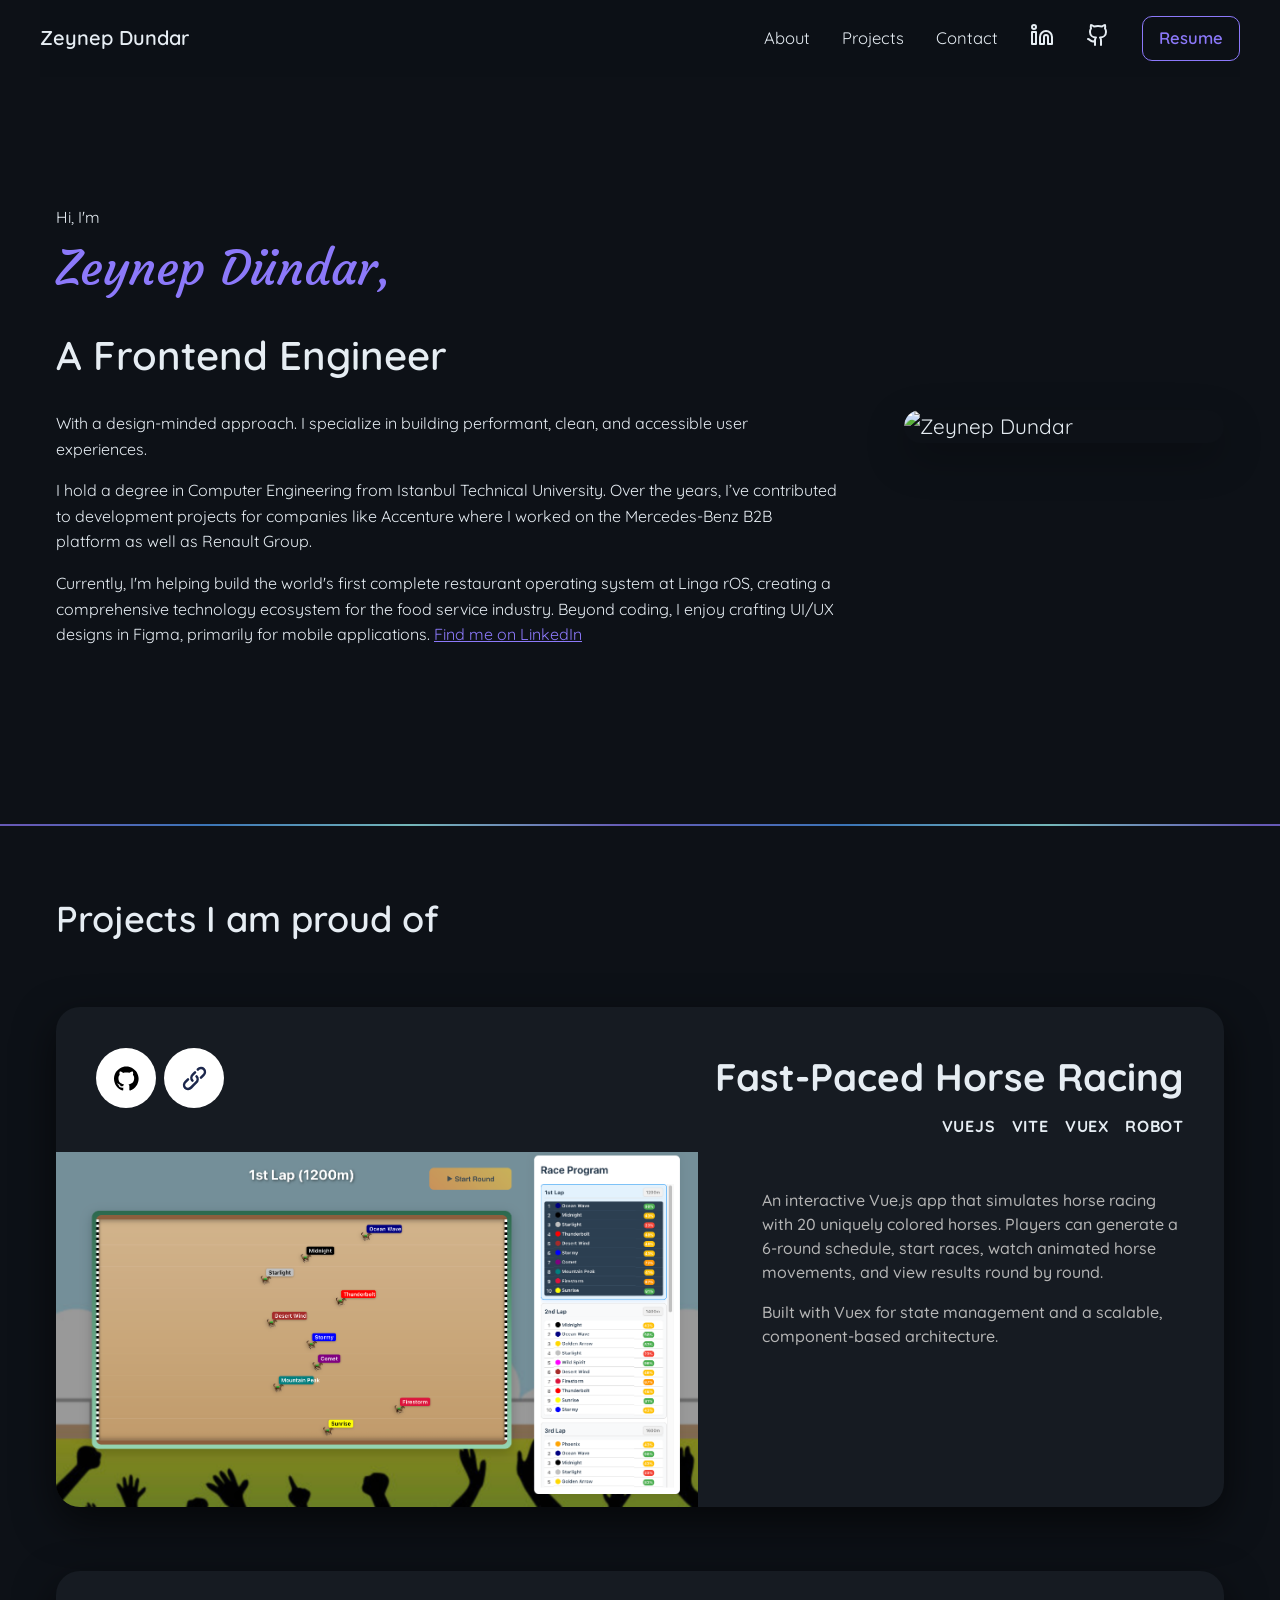
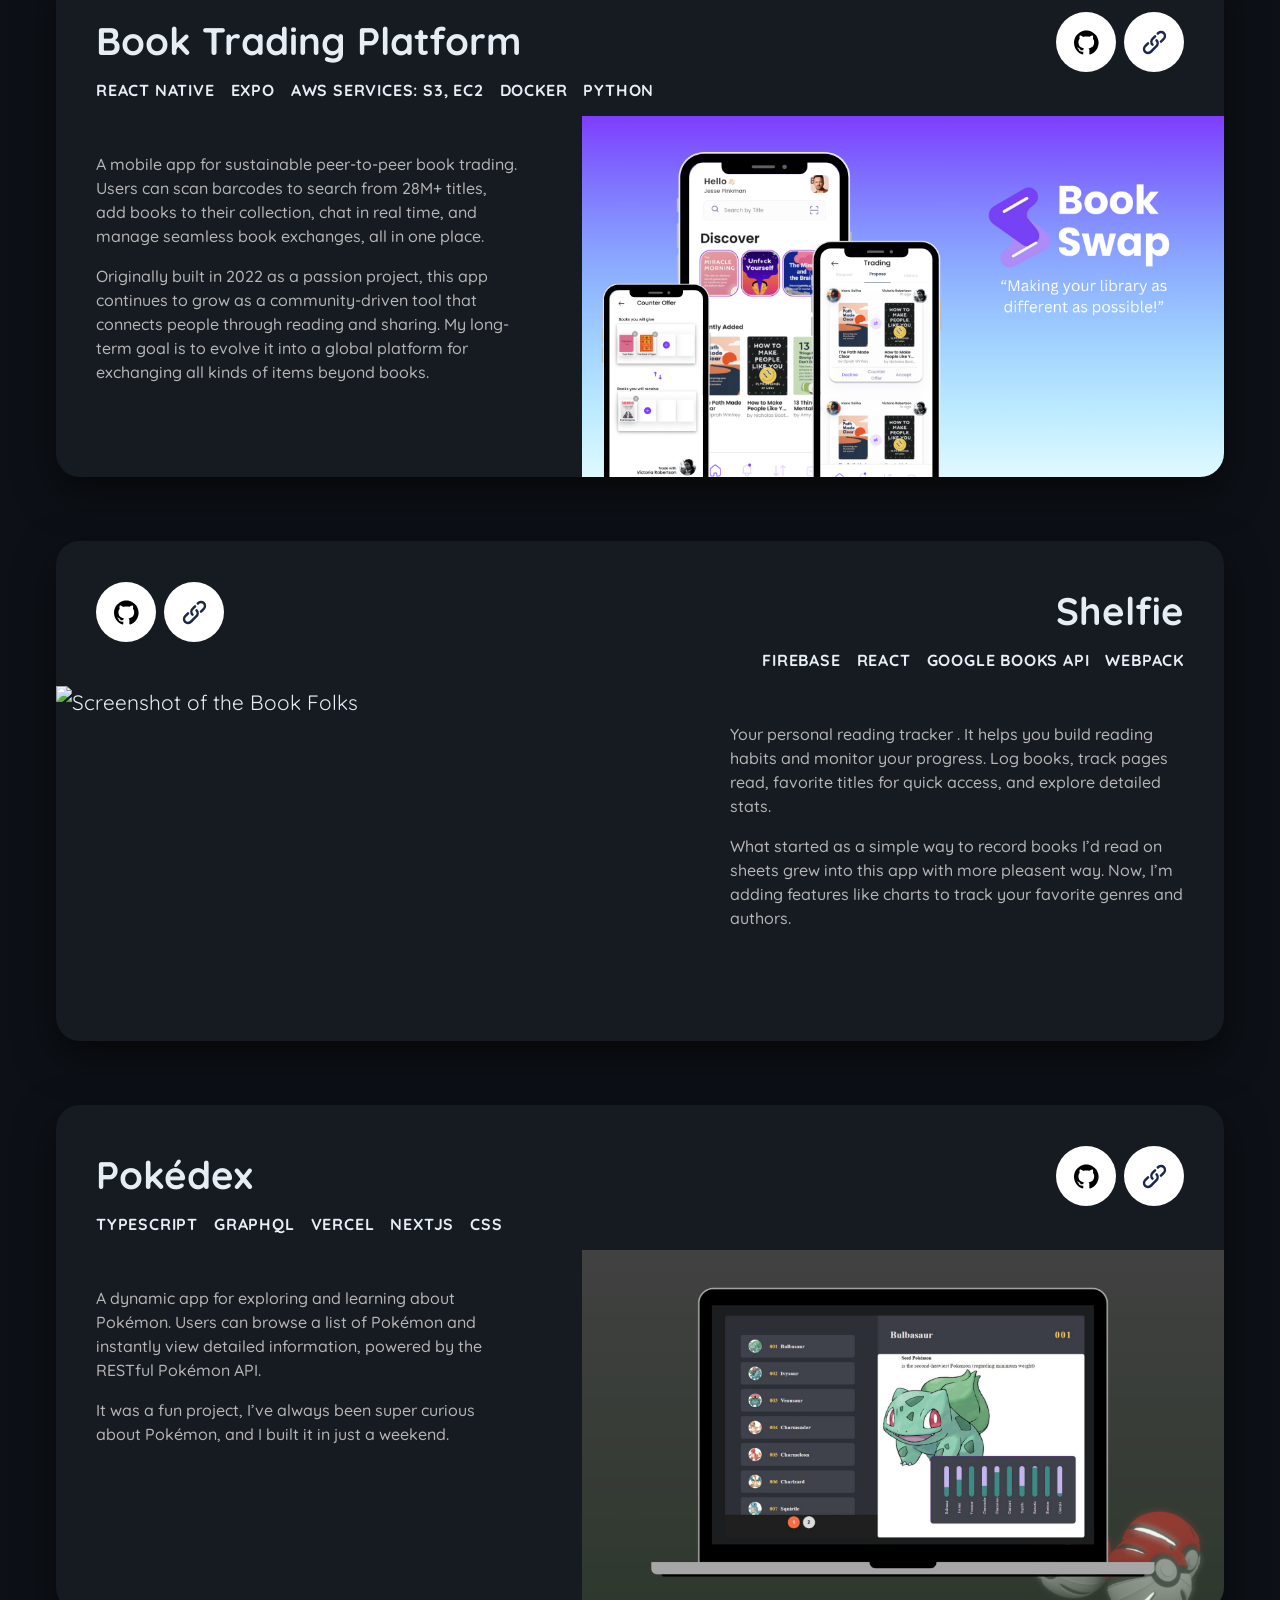
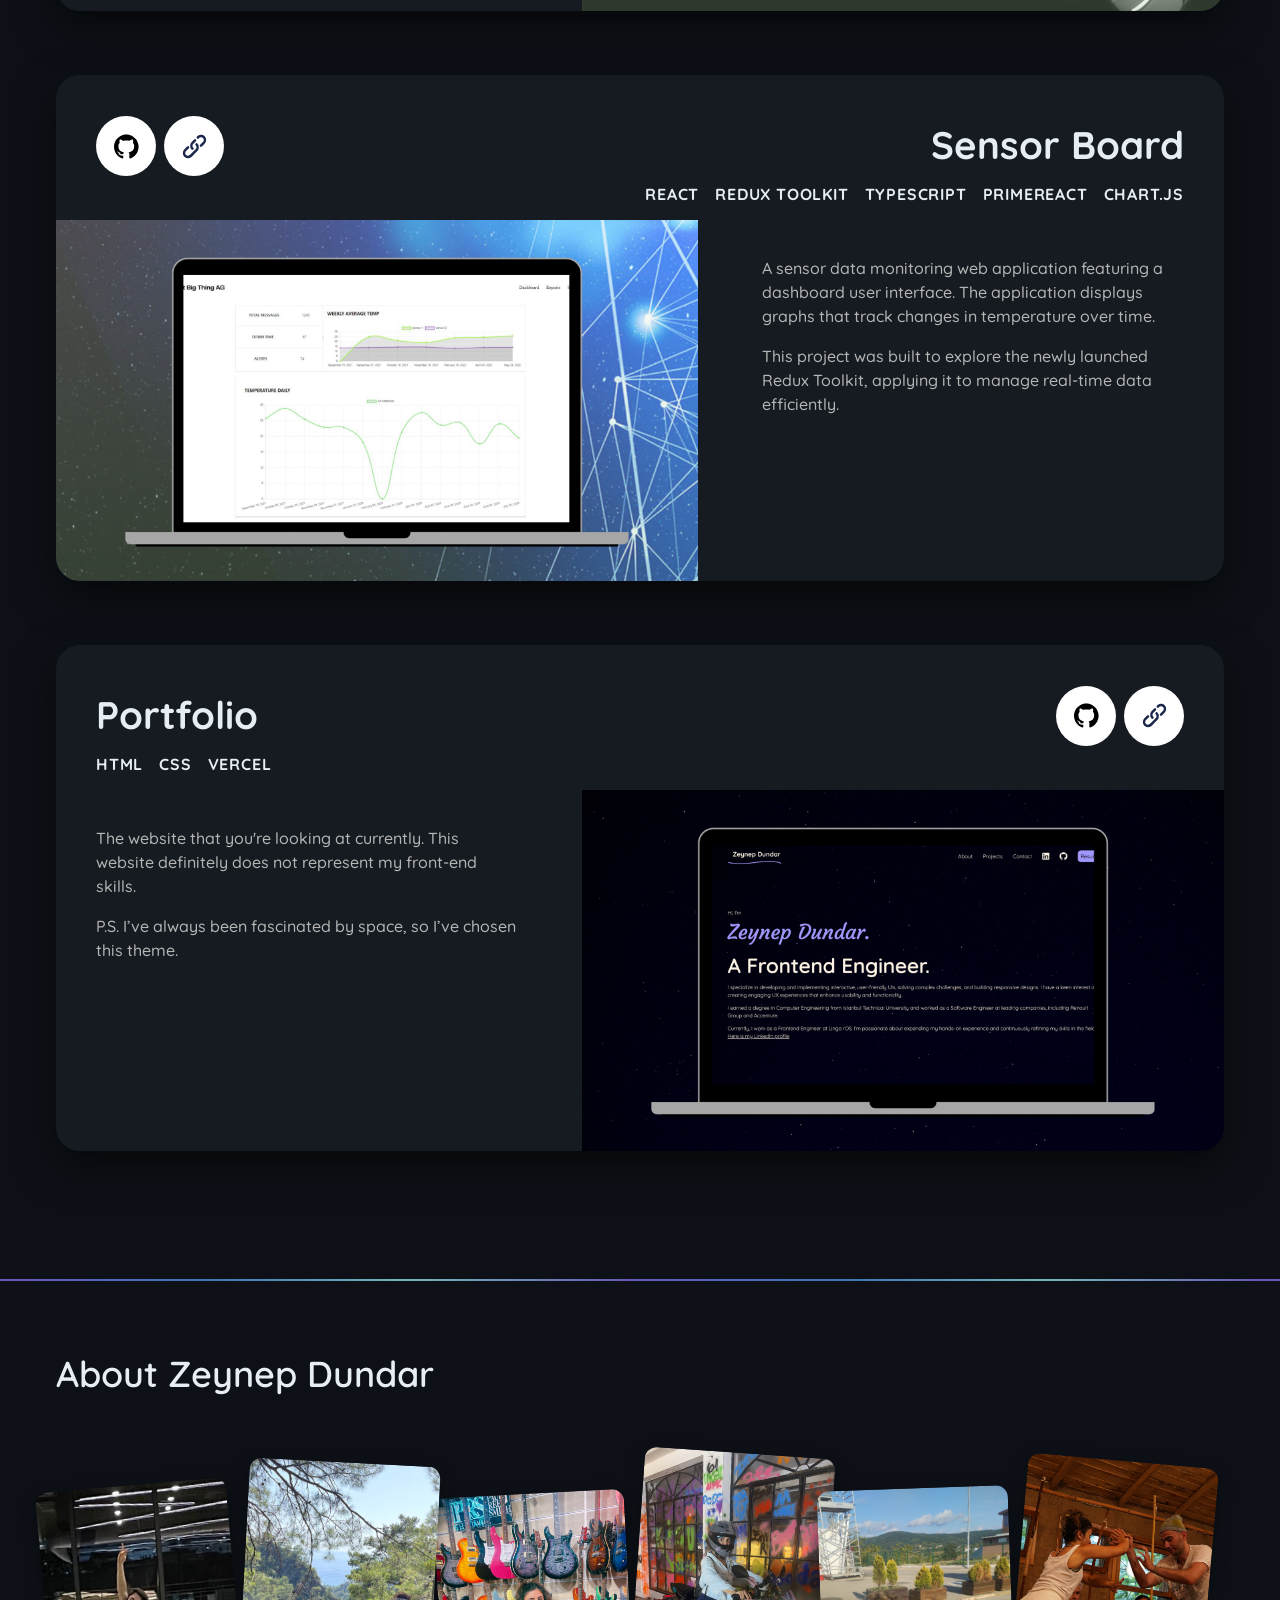
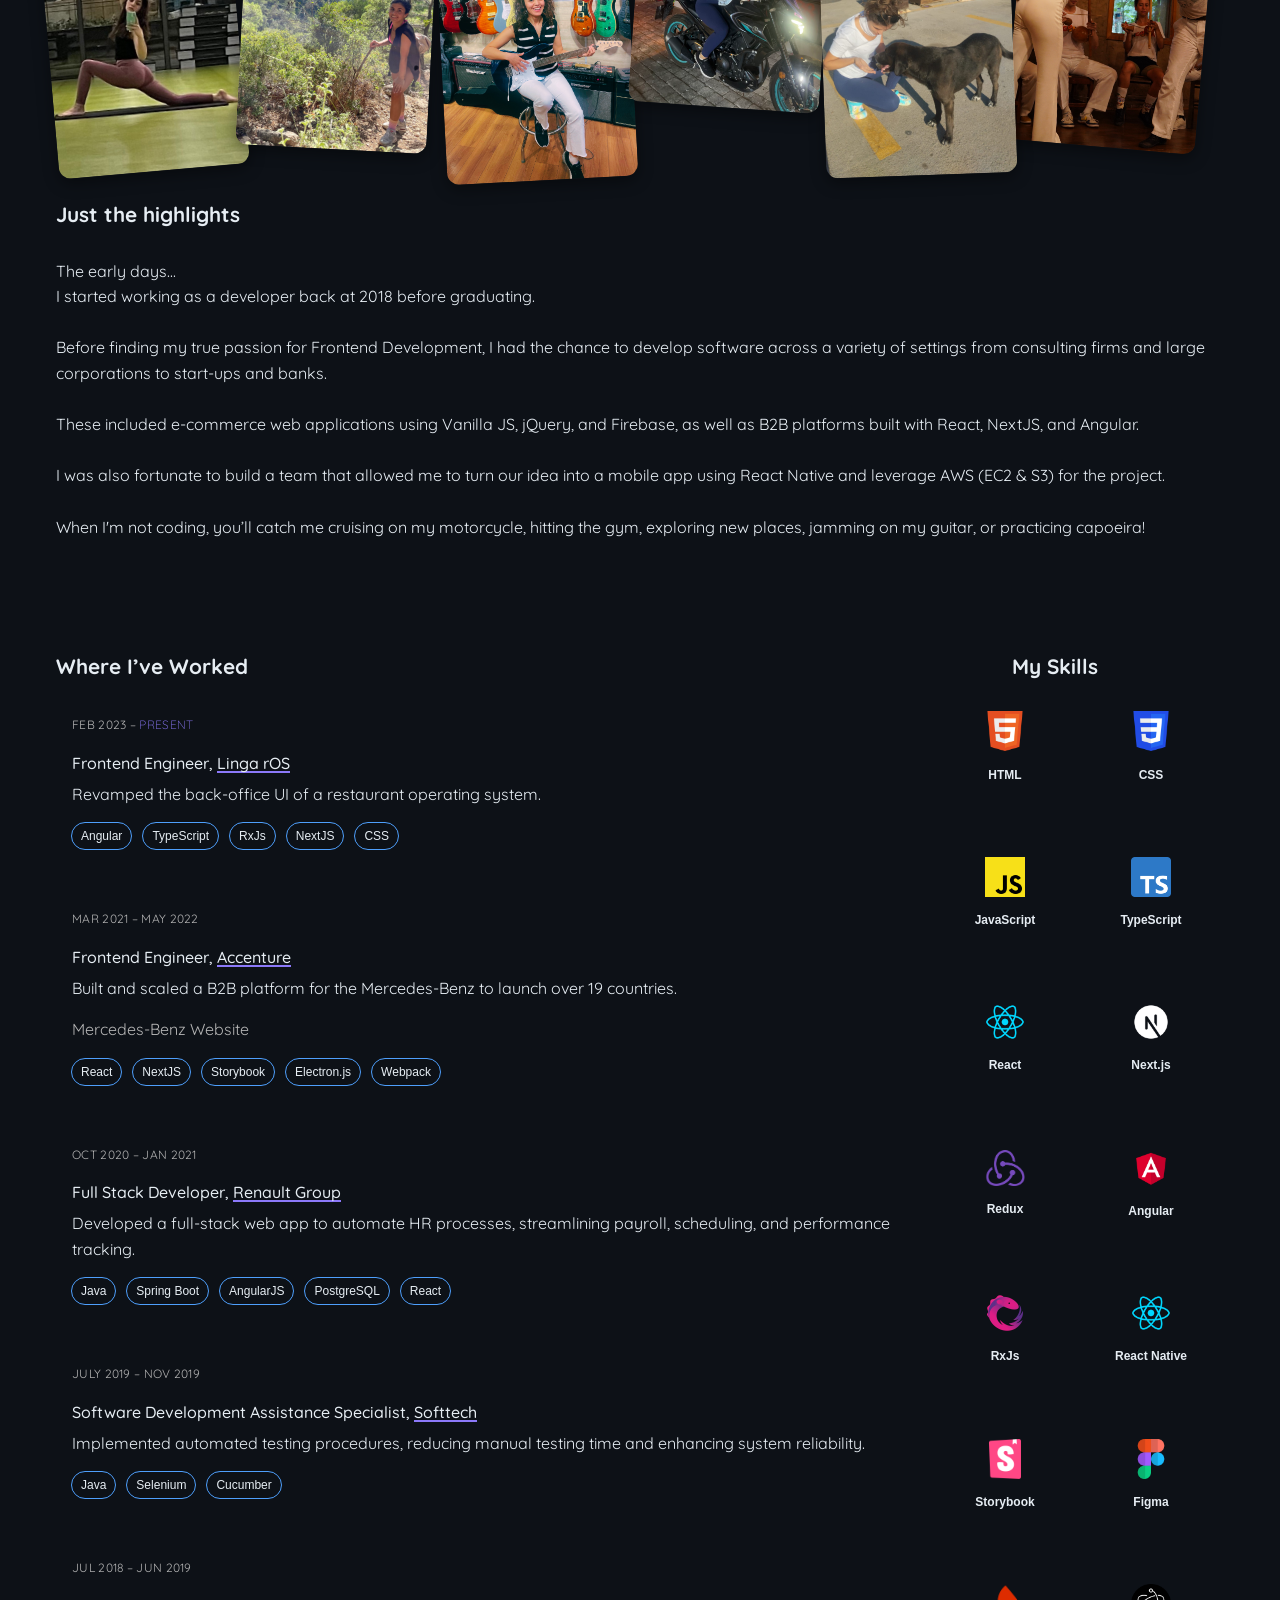
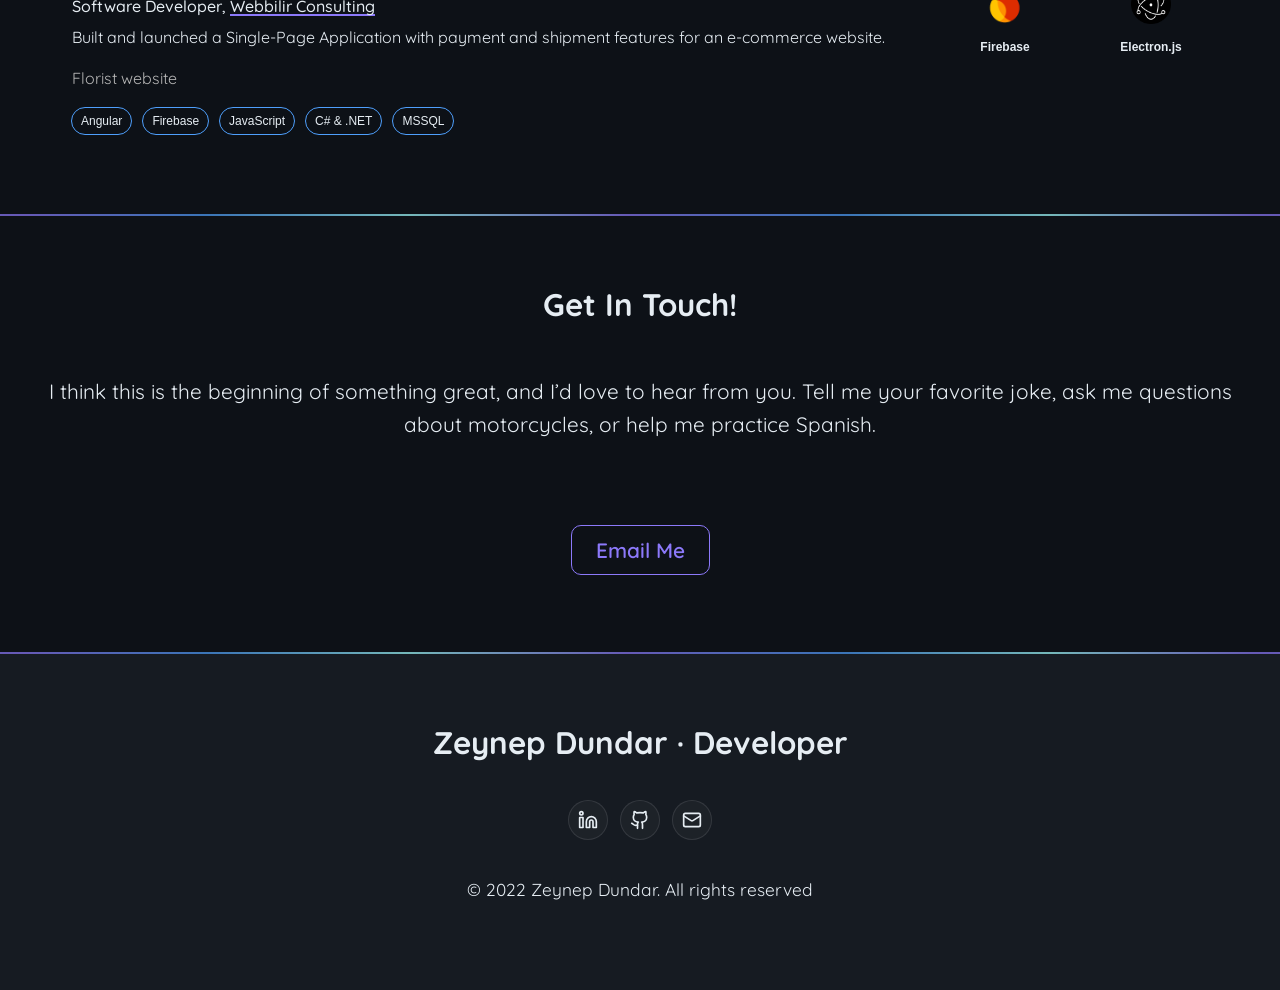
==== commit 1da7b73c: "Add github links" ====
--- a/index.html
+++ b/index.html
@@ -57,6 +57,8 @@
   <link rel="preconnect" href="https://fonts.gstatic.com" crossorigin>
   <link href="https://fonts.googleapis.com/css2?family=Quicksand:wght@300;400;600&family=Courgette&display=swap"
     rel="stylesheet">
+  <link href="https://fonts.cdnfonts.com/css/garet" rel="stylesheet">
+
 
 
   <!-- External Font Awesome Script -->
@@ -90,8 +92,8 @@
   </script>
   <nav>
     <ul>
-      <li>
-        <h1>
+      <li class="nav-logo">
+        <h1 class="logo">
           <a href="index.html">Zeynep Dundar</a>
           <svg class="svg-path" width="180" height="65" viewBox="0 0 600 200" xmlns="http://www.w3.org/2000/svg">
             <path d="M556 127.295C526.5 106.295 425.5 98.2955 266.665 119.358C146.037 135.353 49 130.295 7 114.295"
@@ -133,8 +135,26 @@
   </nav>
   <section id="intro">
     <div class="intro-container">
-      <img src="./img/me/your-photo.png" alt="Zeynep Dundar" class="profile-photo" />
-
+      <!-- <div class="profile-photo-wrapper">
+        <div class="fuji-ovals">
+          <div class="fuji-oval" style="transform: translateY(0%);">
+            <img src="img/me/your-photo.png" class="fuji-oval__image" alt="">
+          </div>
+          <div class="fuji-oval" style="transform: translateY(20%);">
+            <img src="img/me/IMG_9361.jpg" class="fuji-oval__image" alt="">
+          </div>
+          <div class="fuji-oval" style="transform: translateY(25%);">
+            <img src="img/me/IMG_5230.jpg" class="fuji-oval__image" alt="">
+          </div>
+          <div class="fuji-oval" style="transform: translateY(0%);">
+            <img src="img/me/IMG_6482.jpg" class="fuji-oval__image" alt="Zeynep Dundar">
+          </div>
+        </div>
+      </div> -->
+
+      <div class="profile-photo-wrapper">
+        <img src="./img/me/your-photo.png" alt="Zeynep Dundar">
+      </div>
       <div class="intro-text">
         <p class="name">Hi, I'm
           <span>Zeynep Dündar,</span>
@@ -164,14 +184,37 @@
   <div class="gradient"></div>
   <section id="projects">
     <h2>Projects I am proud of</h2>
-    <article>
-      <div class="header-row">
-        <h3>
-          Fast-Paced Horse Racing
-          <a href="https://github.com/zeynepdndr/HorseRacingGame" target="_blank" aria-label="View on GitHub">
-            <span class="fab fa-github" aria-hidden="true"></span>
-          </a>
-        </h3>
+    <article class="reverse">
+      <div class="header">
+        <div class="header-top">
+          <div class="icons">
+            <a href="https://github.com/zeynepdndr/HorseRacingGame" target="_blank" aria-label="View on GitHub" class="link-icon">
+              <svg fill="#000000" viewBox="0 -0.5 25 25" xmlns="http://www.w3.org/2000/svg">
+                <g id="SVGRepo_bgCarrier" stroke-width="0"></g>
+                <g id="SVGRepo_tracerCarrier" stroke-linecap="round" stroke-linejoin="round"></g>
+                <g id="SVGRepo_iconCarrier">
+                  <path
+                    d="m12.301 0h.093c2.242 0 4.34.613 6.137 1.68l-.055-.031c1.871 1.094 3.386 2.609 4.449 4.422l.031.058c1.04 1.769 1.654 3.896 1.654 6.166 0 5.406-3.483 10-8.327 11.658l-.087.026c-.063.02-.135.031-.209.031-.162 0-.312-.054-.433-.144l.002.001c-.128-.115-.208-.281-.208-.466 0-.005 0-.01 0-.014v.001q0-.048.008-1.226t.008-2.154c.007-.075.011-.161.011-.249 0-.792-.323-1.508-.844-2.025.618-.061 1.176-.163 1.718-.305l-.076.017c.573-.16 1.073-.373 1.537-.642l-.031.017c.508-.28.938-.636 1.292-1.058l.006-.007c.372-.476.663-1.036.84-1.645l.009-.035c.209-.683.329-1.468.329-2.281 0-.045 0-.091-.001-.136v.007c0-.022.001-.047.001-.072 0-1.248-.482-2.383-1.269-3.23l.003.003c.168-.44.265-.948.265-1.479 0-.649-.145-1.263-.404-1.814l.011.026c-.115-.022-.246-.035-.381-.035-.334 0-.649.078-.929.216l.012-.005c-.568.21-1.054.448-1.512.726l.038-.022-.609.384c-.922-.264-1.981-.416-3.075-.416s-2.153.152-3.157.436l.081-.02q-.256-.176-.681-.433c-.373-.214-.814-.421-1.272-.595l-.066-.022c-.293-.154-.64-.244-1.009-.244-.124 0-.246.01-.364.03l.013-.002c-.248.524-.393 1.139-.393 1.788 0 .531.097 1.04.275 1.509l-.01-.029c-.785.844-1.266 1.979-1.266 3.227 0 .025 0 .051.001.076v-.004c-.001.039-.001.084-.001.13 0 .809.12 1.591.344 2.327l-.015-.057c.189.643.476 1.202.85 1.693l-.009-.013c.354.435.782.793 1.267 1.062l.022.011c.432.252.933.465 1.46.614l.046.011c.466.125 1.024.227 1.595.284l.046.004c-.431.428-.718 1-.784 1.638l-.001.012c-.207.101-.448.183-.699.236l-.021.004c-.256.051-.549.08-.85.08-.022 0-.044 0-.066 0h.003c-.394-.008-.756-.136-1.055-.348l.006.004c-.371-.259-.671-.595-.881-.986l-.007-.015c-.198-.336-.459-.614-.768-.827l-.009-.006c-.225-.169-.49-.301-.776-.38l-.016-.004-.32-.048c-.023-.002-.05-.003-.077-.003-.14 0-.273.028-.394.077l.007-.003q-.128.072-.08.184c.039.086.087.16.145.225l-.001-.001c.061.072.13.135.205.19l.003.002.112.08c.283.148.516.354.693.603l.004.006c.191.237.359.505.494.792l.01.024.16.368c.135.402.38.738.7.981l.005.004c.3.234.662.402 1.057.478l.016.002c.33.064.714.104 1.106.112h.007c.045.002.097.002.15.002.261 0 .517-.021.767-.062l-.027.004.368-.064q0 .609.008 1.418t.008.873v.014c0 .185-.08.351-.208.466h-.001c-.119.089-.268.143-.431.143-.075 0-.147-.011-.214-.032l.005.001c-4.929-1.689-8.409-6.283-8.409-11.69 0-2.268.612-4.393 1.681-6.219l-.032.058c1.094-1.871 2.609-3.386 4.422-4.449l.058-.031c1.739-1.034 3.835-1.645 6.073-1.645h.098-.005zm-7.64 17.666q.048-.112-.112-.192-.16-.048-.208.032-.048.112.112.192.144.096.208-.032zm.497.545q.112-.08-.032-.256-.16-.144-.256-.048-.112.08.032.256.159.157.256.047zm.48.72q.144-.112 0-.304-.128-.208-.272-.096-.144.08 0 .288t.272.112zm.672.673q.128-.128-.064-.304-.192-.192-.32-.048-.144.128.064.304.192.192.32.044zm.913.4q.048-.176-.208-.256-.24-.064-.304.112t.208.24q.24.097.304-.096zm1.009.08q0-.208-.272-.176-.256 0-.256.176 0 .208.272.176.256.001.256-.175zm.929-.16q-.032-.176-.288-.144-.256.048-.224.24t.288.128.225-.224z">
+                  </path>
+                </g>
+              </svg>
+            </a>
+            <a href="https://horse-racing-game-steel.vercel.app/" target="_blank" aria-label="View on GitHub" class="link-icon">
+              <svg viewBox="0 0 24.00 24.00" fill="none" xmlns="http://www.w3.org/2000/svg">
+                <g id="SVGRepo_bgCarrier" stroke-width="0"></g>
+                <g id="SVGRepo_tracerCarrier" stroke-linecap="round" stroke-linejoin="round"></g>
+                <g id="SVGRepo_iconCarrier">
+                  <path
+                    d="M15.197 3.35462C16.8703 1.67483 19.4476 1.53865 20.9536 3.05046C22.4596 4.56228 22.3239 7.14956 20.6506 8.82935L18.2268 11.2626M10.0464 14C8.54044 12.4882 8.67609 9.90087 10.3494 8.22108L12.5 6.06212"
+                    stroke="#1C274C" stroke-width="2.4" stroke-linecap="round"></path>
+                  <path
+                    d="M13.9536 10C15.4596 11.5118 15.3239 14.0991 13.6506 15.7789L11.2268 18.2121L8.80299 20.6454C7.12969 22.3252 4.55237 22.4613 3.0464 20.9495C1.54043 19.4377 1.67609 16.8504 3.34939 15.1706L5.77323 12.7373"
+                    stroke="#1C274C" stroke-width="2.4" stroke-linecap="round"></path>
+                </g>
+              </svg> </a>
+          </div>
+          <h3>Fast-Paced Horse Racing</h3>
+        </div>
         <ul class="tech-list">
           <li class="item"><span>Vuejs</span></li>
           <li class="item"><span>Vite</span></li>
@@ -179,34 +222,62 @@
           <li class="item"><span>Robot</span></li>
         </ul>
       </div>
-      <div class="text">
-        <div class="blackbox">
-          <p>
-            An interactive Vue.js app that simulates horse racing with 20 uniquely colored horses. Players can generate
-            a 6-round schedule, start races, watch animated horse movements, and view results round by round. </p>
-
-          <p>Built with Vuex for state management and a scalable, component-based architecture. </p>
-          <div class="link">
-            <a href="https://horse-racing-game-steel.vercel.app/" target="_blank">
-              Try the Game
-            </a>
-            <span class="fas fa-arrow-right"></span>
-          </div>
-          <!-- You can also comment out extra demo links here if needed -->
-        </div>
-      </div>
-      <img src="img/horse-race.png" alt="Screenshot of Fast-Paced Horse Racing" />
+      <div class="project-content">
+        <div class="text">
+          <div class="blackbox">
+            <p>
+              An interactive Vue.js app that simulates horse racing with 20 uniquely colored horses. Players can
+              generate
+              a 6-round schedule, start races, watch animated horse movements, and view results round by round. </p>
+
+            <p>Built with Vuex for state management and a scalable, component-based architecture. </p>
+            <div class="link">
+              <a href="https://horse-racing-game-steel.vercel.app/" target="_blank">
+                Try the Game
+              </a>
+              <span class="fas fa-arrow-right"></span>
+            </div>
+          </div>
+        </div>
+        <img src="img/horse-race.png" alt="Screenshot of Fast-Paced Horse Racing" />
+      </div>
+
     </article>
 
     <article>
-      <div class="header-row">
-
-        <h3>
-          Book Trading Platform
-          <a href="https://gitlab.com/harmony-org/book-swap/-/tree/main?ref_type=heads" target="_blank">
-            <span class="fab fa-github" aria-hidden="true"></span>
-          </a>
-        </h3>
+      <div class="header">
+        <div class="header-top">
+          <div class="icons">
+            <a href="https://gitlab.com/harmony-org/book-swap/-/tree/dev?ref_type=heads" target="_blank" aria-label="View on GitHub" class="link-icon">
+              <svg fill="#000000" viewBox="0 -0.5 25 25" xmlns="http://www.w3.org/2000/svg">
+                <g id="SVGRepo_bgCarrier" stroke-width="0"></g>
+                <g id="SVGRepo_tracerCarrier" stroke-linecap="round" stroke-linejoin="round"></g>
+                <g id="SVGRepo_iconCarrier">
+                  <path
+                    d="m12.301 0h.093c2.242 0 4.34.613 6.137 1.68l-.055-.031c1.871 1.094 3.386 2.609 4.449 4.422l.031.058c1.04 1.769 1.654 3.896 1.654 6.166 0 5.406-3.483 10-8.327 11.658l-.087.026c-.063.02-.135.031-.209.031-.162 0-.312-.054-.433-.144l.002.001c-.128-.115-.208-.281-.208-.466 0-.005 0-.01 0-.014v.001q0-.048.008-1.226t.008-2.154c.007-.075.011-.161.011-.249 0-.792-.323-1.508-.844-2.025.618-.061 1.176-.163 1.718-.305l-.076.017c.573-.16 1.073-.373 1.537-.642l-.031.017c.508-.28.938-.636 1.292-1.058l.006-.007c.372-.476.663-1.036.84-1.645l.009-.035c.209-.683.329-1.468.329-2.281 0-.045 0-.091-.001-.136v.007c0-.022.001-.047.001-.072 0-1.248-.482-2.383-1.269-3.23l.003.003c.168-.44.265-.948.265-1.479 0-.649-.145-1.263-.404-1.814l.011.026c-.115-.022-.246-.035-.381-.035-.334 0-.649.078-.929.216l.012-.005c-.568.21-1.054.448-1.512.726l.038-.022-.609.384c-.922-.264-1.981-.416-3.075-.416s-2.153.152-3.157.436l.081-.02q-.256-.176-.681-.433c-.373-.214-.814-.421-1.272-.595l-.066-.022c-.293-.154-.64-.244-1.009-.244-.124 0-.246.01-.364.03l.013-.002c-.248.524-.393 1.139-.393 1.788 0 .531.097 1.04.275 1.509l-.01-.029c-.785.844-1.266 1.979-1.266 3.227 0 .025 0 .051.001.076v-.004c-.001.039-.001.084-.001.13 0 .809.12 1.591.344 2.327l-.015-.057c.189.643.476 1.202.85 1.693l-.009-.013c.354.435.782.793 1.267 1.062l.022.011c.432.252.933.465 1.46.614l.046.011c.466.125 1.024.227 1.595.284l.046.004c-.431.428-.718 1-.784 1.638l-.001.012c-.207.101-.448.183-.699.236l-.021.004c-.256.051-.549.08-.85.08-.022 0-.044 0-.066 0h.003c-.394-.008-.756-.136-1.055-.348l.006.004c-.371-.259-.671-.595-.881-.986l-.007-.015c-.198-.336-.459-.614-.768-.827l-.009-.006c-.225-.169-.49-.301-.776-.38l-.016-.004-.32-.048c-.023-.002-.05-.003-.077-.003-.14 0-.273.028-.394.077l.007-.003q-.128.072-.08.184c.039.086.087.16.145.225l-.001-.001c.061.072.13.135.205.19l.003.002.112.08c.283.148.516.354.693.603l.004.006c.191.237.359.505.494.792l.01.024.16.368c.135.402.38.738.7.981l.005.004c.3.234.662.402 1.057.478l.016.002c.33.064.714.104 1.106.112h.007c.045.002.097.002.15.002.261 0 .517-.021.767-.062l-.027.004.368-.064q0 .609.008 1.418t.008.873v.014c0 .185-.08.351-.208.466h-.001c-.119.089-.268.143-.431.143-.075 0-.147-.011-.214-.032l.005.001c-4.929-1.689-8.409-6.283-8.409-11.69 0-2.268.612-4.393 1.681-6.219l-.032.058c1.094-1.871 2.609-3.386 4.422-4.449l.058-.031c1.739-1.034 3.835-1.645 6.073-1.645h.098-.005zm-7.64 17.666q.048-.112-.112-.192-.16-.048-.208.032-.048.112.112.192.144.096.208-.032zm.497.545q.112-.08-.032-.256-.16-.144-.256-.048-.112.08.032.256.159.157.256.047zm.48.72q.144-.112 0-.304-.128-.208-.272-.096-.144.08 0 .288t.272.112zm.672.673q.128-.128-.064-.304-.192-.192-.32-.048-.144.128.064.304.192.192.32.044zm.913.4q.048-.176-.208-.256-.24-.064-.304.112t.208.24q.24.097.304-.096zm1.009.08q0-.208-.272-.176-.256 0-.256.176 0 .208.272.176.256.001.256-.175zm.929-.16q-.032-.176-.288-.144-.256.048-.224.24t.288.128.225-.224z">
+                  </path>
+                </g>
+              </svg>
+            </a>
+            <a href="https://vimeo.com/1037563566?share=copy" target="_blank" aria-label="View on GitHub" class="link-icon">
+              <svg viewBox="0 0 24.00 24.00" fill="none" xmlns="http://www.w3.org/2000/svg">
+                <g id="SVGRepo_bgCarrier" stroke-width="0"></g>
+                <g id="SVGRepo_tracerCarrier" stroke-linecap="round" stroke-linejoin="round"></g>
+                <g id="SVGRepo_iconCarrier">
+                  <path
+                    d="M15.197 3.35462C16.8703 1.67483 19.4476 1.53865 20.9536 3.05046C22.4596 4.56228 22.3239 7.14956 20.6506 8.82935L18.2268 11.2626M10.0464 14C8.54044 12.4882 8.67609 9.90087 10.3494 8.22108L12.5 6.06212"
+                    stroke="#1C274C" stroke-width="2.4" stroke-linecap="round"></path>
+                  <path
+                    d="M13.9536 10C15.4596 11.5118 15.3239 14.0991 13.6506 15.7789L11.2268 18.2121L8.80299 20.6454C7.12969 22.3252 4.55237 22.4613 3.0464 20.9495C1.54043 19.4377 1.67609 16.8504 3.34939 15.1706L5.77323 12.7373"
+                    stroke="#1C274C" stroke-width="2.4" stroke-linecap="round"></path>
+                </g>
+              </svg> </a>
+          </div>
+          <h3>
+            Book Trading Platform
+          </h3>
+        </div>
+
         <ul class="tech-list">
           <li class="item"><span>React Native</span></li>
           <li class="item"><span>Expo</span></li>
@@ -215,45 +286,71 @@
           <li class="item"><span>Python</span></li>
         </ul>
       </div>
-      <div class="text">
-
-
-        <div class="blackbox">
-          <p>
-            A mobile app for sustainable peer-to-peer book trading. Users can scan barcodes to search from 28M+ titles,
-            add books to their collection, chat in real time, and manage seamless book exchanges, all in one place.
-          </p>
-          <p>
-            Originally built in 2022 as a passion project, this app continues to grow as a community-driven tool that
-            connects people through reading and sharing. My long-term goal is to evolve it into a global platform for
-            exchanging all kinds of items beyond books.
-          </p>
-          <div class="link design-link">
-            <a href="https://www.figma.com/proto/PiWz3WDV4DYZcEIwoBbv0z/Book-Swap-Mobile-App?node-id=0-1&t=zasbYj42ZQMvwXa8-1"
-              target="_blank">
-              View Design
-            </a>
-            <span class="fas fa-arrow-right"></span>
-          </div>
-          <div class="link">
-            <a href="https://vimeo.com/1037563566?share=copy" target="_blank">
-              Watch Demo
-            </a>
-            <span class="fas fa-arrow-right"></span>
-          </div>
-          <!-- More info and demonstration, coming soon! <br />-->
-        </div>
-      </div>
-      <img src="img/book-swap.png" alt="Screenshot of the Book Folks" />
+      <div class="project-content">
+        <div class="text">
+
+
+          <div class="blackbox">
+            <p>
+              A mobile app for sustainable peer-to-peer book trading. Users can scan barcodes to search from 28M+
+              titles,
+              add books to their collection, chat in real time, and manage seamless book exchanges, all in one place.
+            </p>
+            <p>
+              Originally built in 2022 as a passion project, this app continues to grow as a community-driven tool that
+              connects people through reading and sharing. My long-term goal is to evolve it into a global platform for
+              exchanging all kinds of items beyond books.
+            </p>
+            <div class="link design-link">
+              <a href="https://www.figma.com/proto/PiWz3WDV4DYZcEIwoBbv0z/Book-Swap-Mobile-App?node-id=0-1&t=zasbYj42ZQMvwXa8-1"
+                target="_blank">
+                View Design
+              </a>
+              <span class="fas fa-arrow-right"></span>
+            </div>
+            <div class="link">
+              <a href="https://vimeo.com/1037563566?share=copy" target="_blank">
+                Watch Demo
+              </a>
+              <span class="fas fa-arrow-right"></span>
+            </div>
+            <!-- More info and demonstration, coming soon! <br />-->
+          </div>
+        </div>
+        <img src="img/book-swap.png" alt="Screenshot of the Book Folks" />
+      </div>
     </article>
-    <article>
-      <div class="header-row">
-        <h3>
-          Shelfie
-          <a href="https://github.com/zeynepdndr/book-folk" target="_blank">
-            <span class="fab fa-github" aria-hidden="true"></span>
-          </a>
-        </h3>
+    <article class="reverse">
+      <div class="header">
+        <div class="header-top">
+          <div class="icons">
+            <a href="https://github.com/zeynepdndr/shelfie" target="_blank" aria-label="View on GitHub" class="link-icon">
+              <svg fill="#000000" viewBox="0 -0.5 25 25" xmlns="http://www.w3.org/2000/svg">
+                <g id="SVGRepo_bgCarrier" stroke-width="0"></g>
+                <g id="SVGRepo_tracerCarrier" stroke-linecap="round" stroke-linejoin="round"></g>
+                <g id="SVGRepo_iconCarrier">
+                  <path
+                    d="m12.301 0h.093c2.242 0 4.34.613 6.137 1.68l-.055-.031c1.871 1.094 3.386 2.609 4.449 4.422l.031.058c1.04 1.769 1.654 3.896 1.654 6.166 0 5.406-3.483 10-8.327 11.658l-.087.026c-.063.02-.135.031-.209.031-.162 0-.312-.054-.433-.144l.002.001c-.128-.115-.208-.281-.208-.466 0-.005 0-.01 0-.014v.001q0-.048.008-1.226t.008-2.154c.007-.075.011-.161.011-.249 0-.792-.323-1.508-.844-2.025.618-.061 1.176-.163 1.718-.305l-.076.017c.573-.16 1.073-.373 1.537-.642l-.031.017c.508-.28.938-.636 1.292-1.058l.006-.007c.372-.476.663-1.036.84-1.645l.009-.035c.209-.683.329-1.468.329-2.281 0-.045 0-.091-.001-.136v.007c0-.022.001-.047.001-.072 0-1.248-.482-2.383-1.269-3.23l.003.003c.168-.44.265-.948.265-1.479 0-.649-.145-1.263-.404-1.814l.011.026c-.115-.022-.246-.035-.381-.035-.334 0-.649.078-.929.216l.012-.005c-.568.21-1.054.448-1.512.726l.038-.022-.609.384c-.922-.264-1.981-.416-3.075-.416s-2.153.152-3.157.436l.081-.02q-.256-.176-.681-.433c-.373-.214-.814-.421-1.272-.595l-.066-.022c-.293-.154-.64-.244-1.009-.244-.124 0-.246.01-.364.03l.013-.002c-.248.524-.393 1.139-.393 1.788 0 .531.097 1.04.275 1.509l-.01-.029c-.785.844-1.266 1.979-1.266 3.227 0 .025 0 .051.001.076v-.004c-.001.039-.001.084-.001.13 0 .809.12 1.591.344 2.327l-.015-.057c.189.643.476 1.202.85 1.693l-.009-.013c.354.435.782.793 1.267 1.062l.022.011c.432.252.933.465 1.46.614l.046.011c.466.125 1.024.227 1.595.284l.046.004c-.431.428-.718 1-.784 1.638l-.001.012c-.207.101-.448.183-.699.236l-.021.004c-.256.051-.549.08-.85.08-.022 0-.044 0-.066 0h.003c-.394-.008-.756-.136-1.055-.348l.006.004c-.371-.259-.671-.595-.881-.986l-.007-.015c-.198-.336-.459-.614-.768-.827l-.009-.006c-.225-.169-.49-.301-.776-.38l-.016-.004-.32-.048c-.023-.002-.05-.003-.077-.003-.14 0-.273.028-.394.077l.007-.003q-.128.072-.08.184c.039.086.087.16.145.225l-.001-.001c.061.072.13.135.205.19l.003.002.112.08c.283.148.516.354.693.603l.004.006c.191.237.359.505.494.792l.01.024.16.368c.135.402.38.738.7.981l.005.004c.3.234.662.402 1.057.478l.016.002c.33.064.714.104 1.106.112h.007c.045.002.097.002.15.002.261 0 .517-.021.767-.062l-.027.004.368-.064q0 .609.008 1.418t.008.873v.014c0 .185-.08.351-.208.466h-.001c-.119.089-.268.143-.431.143-.075 0-.147-.011-.214-.032l.005.001c-4.929-1.689-8.409-6.283-8.409-11.69 0-2.268.612-4.393 1.681-6.219l-.032.058c1.094-1.871 2.609-3.386 4.422-4.449l.058-.031c1.739-1.034 3.835-1.645 6.073-1.645h.098-.005zm-7.64 17.666q.048-.112-.112-.192-.16-.048-.208.032-.048.112.112.192.144.096.208-.032zm.497.545q.112-.08-.032-.256-.16-.144-.256-.048-.112.08.032.256.159.157.256.047zm.48.72q.144-.112 0-.304-.128-.208-.272-.096-.144.08 0 .288t.272.112zm.672.673q.128-.128-.064-.304-.192-.192-.32-.048-.144.128.064.304.192.192.32.044zm.913.4q.048-.176-.208-.256-.24-.064-.304.112t.208.24q.24.097.304-.096zm1.009.08q0-.208-.272-.176-.256 0-.256.176 0 .208.272.176.256.001.256-.175zm.929-.16q-.032-.176-.288-.144-.256.048-.224.24t.288.128.225-.224z">
+                  </path>
+                </g>
+              </svg>
+            </a>
+            <a href="https://github.com/zeynepdndr/shelfie" target="_blank" aria-label="View on GitHub" class="link-icon">
+              <svg viewBox="0 0 24.00 24.00" fill="none" xmlns="http://www.w3.org/2000/svg">
+                <g id="SVGRepo_bgCarrier" stroke-width="0"></g>
+                <g id="SVGRepo_tracerCarrier" stroke-linecap="round" stroke-linejoin="round"></g>
+                <g id="SVGRepo_iconCarrier">
+                  <path
+                    d="M15.197 3.35462C16.8703 1.67483 19.4476 1.53865 20.9536 3.05046C22.4596 4.56228 22.3239 7.14956 20.6506 8.82935L18.2268 11.2626M10.0464 14C8.54044 12.4882 8.67609 9.90087 10.3494 8.22108L12.5 6.06212"
+                    stroke="#1C274C" stroke-width="2.4" stroke-linecap="round"></path>
+                  <path
+                    d="M13.9536 10C15.4596 11.5118 15.3239 14.0991 13.6506 15.7789L11.2268 18.2121L8.80299 20.6454C7.12969 22.3252 4.55237 22.4613 3.0464 20.9495C1.54043 19.4377 1.67609 16.8504 3.34939 15.1706L5.77323 12.7373"
+                    stroke="#1C274C" stroke-width="2.4" stroke-linecap="round"></path>
+                </g>
+              </svg> </a>
+          </div>
+          <h3>Shelfie</h3>
+        </div>
         <ul class="tech-list">
           <li class="item"><span>Firebase</span></li>
           <li class="item"><span>React</span></li>
@@ -261,30 +358,56 @@
           <li class="item"><span>Webpack</span></li>
         </ul>
       </div>
-      <div class="text">
-
-        <div class="blackbox">
-          <p>
-            Your personal reading tracker . It helps you build reading habits and monitor your progress. Log books,
-            track pages read, favorite titles for quick access, and explore detailed stats.
-          </p>
-          <p>
-            What started as a simple way to record books I’d read on sheets grew into this app with more pleasent way.
-            Now, I’m adding features like charts to track your favorite genres and authors.
-          </p>
-
-        </div>
-      </div>
-      <img src="img/shelfie-ss.png" alt="Screenshot of the Book Folks" />
+      <div class="project-content">
+
+        <div class="text">
+
+          <div class="blackbox">
+            <p>
+              Your personal reading tracker . It helps you build reading habits and monitor your progress. Log books,
+              track pages read, favorite titles for quick access, and explore detailed stats.
+            </p>
+            <p>
+              What started as a simple way to record books I’d read on sheets grew into this app with more pleasent way.
+              Now, I’m adding features like charts to track your favorite genres and authors.
+            </p>
+
+          </div>
+        </div>
+        <img src="img/shelfie-ss.png" alt="Screenshot of the Book Folks" />
+      </div>
     </article>
-    <article class="reverse">
-      <div class="header-row">
-        <h3>
-          Pokédex
-          <a href="https://github.com/zeynepdndr/pokedex" target="_blank">
-            <span class="fab fa-github" aria-hidden="true"></span>
-          </a>
-        </h3>
+    <article>
+      <div class="header">
+        <div class="header-top">
+          <div class="icons">
+            <a href="https://github.com/zeynepdndr/pokedex" target="_blank" aria-label="View on GitHub" class="link-icon">
+              <svg fill="#000000" viewBox="0 -0.5 25 25" xmlns="http://www.w3.org/2000/svg">
+                <g id="SVGRepo_bgCarrier" stroke-width="0"></g>
+                <g id="SVGRepo_tracerCarrier" stroke-linecap="round" stroke-linejoin="round"></g>
+                <g id="SVGRepo_iconCarrier">
+                  <path
+                    d="m12.301 0h.093c2.242 0 4.34.613 6.137 1.68l-.055-.031c1.871 1.094 3.386 2.609 4.449 4.422l.031.058c1.04 1.769 1.654 3.896 1.654 6.166 0 5.406-3.483 10-8.327 11.658l-.087.026c-.063.02-.135.031-.209.031-.162 0-.312-.054-.433-.144l.002.001c-.128-.115-.208-.281-.208-.466 0-.005 0-.01 0-.014v.001q0-.048.008-1.226t.008-2.154c.007-.075.011-.161.011-.249 0-.792-.323-1.508-.844-2.025.618-.061 1.176-.163 1.718-.305l-.076.017c.573-.16 1.073-.373 1.537-.642l-.031.017c.508-.28.938-.636 1.292-1.058l.006-.007c.372-.476.663-1.036.84-1.645l.009-.035c.209-.683.329-1.468.329-2.281 0-.045 0-.091-.001-.136v.007c0-.022.001-.047.001-.072 0-1.248-.482-2.383-1.269-3.23l.003.003c.168-.44.265-.948.265-1.479 0-.649-.145-1.263-.404-1.814l.011.026c-.115-.022-.246-.035-.381-.035-.334 0-.649.078-.929.216l.012-.005c-.568.21-1.054.448-1.512.726l.038-.022-.609.384c-.922-.264-1.981-.416-3.075-.416s-2.153.152-3.157.436l.081-.02q-.256-.176-.681-.433c-.373-.214-.814-.421-1.272-.595l-.066-.022c-.293-.154-.64-.244-1.009-.244-.124 0-.246.01-.364.03l.013-.002c-.248.524-.393 1.139-.393 1.788 0 .531.097 1.04.275 1.509l-.01-.029c-.785.844-1.266 1.979-1.266 3.227 0 .025 0 .051.001.076v-.004c-.001.039-.001.084-.001.13 0 .809.12 1.591.344 2.327l-.015-.057c.189.643.476 1.202.85 1.693l-.009-.013c.354.435.782.793 1.267 1.062l.022.011c.432.252.933.465 1.46.614l.046.011c.466.125 1.024.227 1.595.284l.046.004c-.431.428-.718 1-.784 1.638l-.001.012c-.207.101-.448.183-.699.236l-.021.004c-.256.051-.549.08-.85.08-.022 0-.044 0-.066 0h.003c-.394-.008-.756-.136-1.055-.348l.006.004c-.371-.259-.671-.595-.881-.986l-.007-.015c-.198-.336-.459-.614-.768-.827l-.009-.006c-.225-.169-.49-.301-.776-.38l-.016-.004-.32-.048c-.023-.002-.05-.003-.077-.003-.14 0-.273.028-.394.077l.007-.003q-.128.072-.08.184c.039.086.087.16.145.225l-.001-.001c.061.072.13.135.205.19l.003.002.112.08c.283.148.516.354.693.603l.004.006c.191.237.359.505.494.792l.01.024.16.368c.135.402.38.738.7.981l.005.004c.3.234.662.402 1.057.478l.016.002c.33.064.714.104 1.106.112h.007c.045.002.097.002.15.002.261 0 .517-.021.767-.062l-.027.004.368-.064q0 .609.008 1.418t.008.873v.014c0 .185-.08.351-.208.466h-.001c-.119.089-.268.143-.431.143-.075 0-.147-.011-.214-.032l.005.001c-4.929-1.689-8.409-6.283-8.409-11.69 0-2.268.612-4.393 1.681-6.219l-.032.058c1.094-1.871 2.609-3.386 4.422-4.449l.058-.031c1.739-1.034 3.835-1.645 6.073-1.645h.098-.005zm-7.64 17.666q.048-.112-.112-.192-.16-.048-.208.032-.048.112.112.192.144.096.208-.032zm.497.545q.112-.08-.032-.256-.16-.144-.256-.048-.112.08.032.256.159.157.256.047zm.48.72q.144-.112 0-.304-.128-.208-.272-.096-.144.08 0 .288t.272.112zm.672.673q.128-.128-.064-.304-.192-.192-.32-.048-.144.128.064.304.192.192.32.044zm.913.4q.048-.176-.208-.256-.24-.064-.304.112t.208.24q.24.097.304-.096zm1.009.08q0-.208-.272-.176-.256 0-.256.176 0 .208.272.176.256.001.256-.175zm.929-.16q-.032-.176-.288-.144-.256.048-.224.24t.288.128.225-.224z">
+                  </path>
+                </g>
+              </svg>
+            </a>
+            <a href="https://github.com/yourusername" target="_blank" aria-label="View on GitHub" class="link-icon">
+              <svg viewBox="0 0 24.00 24.00" fill="none" xmlns="http://www.w3.org/2000/svg">
+                <g id="SVGRepo_bgCarrier" stroke-width="0"></g>
+                <g id="SVGRepo_tracerCarrier" stroke-linecap="round" stroke-linejoin="round"></g>
+                <g id="SVGRepo_iconCarrier">
+                  <path
+                    d="M15.197 3.35462C16.8703 1.67483 19.4476 1.53865 20.9536 3.05046C22.4596 4.56228 22.3239 7.14956 20.6506 8.82935L18.2268 11.2626M10.0464 14C8.54044 12.4882 8.67609 9.90087 10.3494 8.22108L12.5 6.06212"
+                    stroke="#1C274C" stroke-width="2.4" stroke-linecap="round"></path>
+                  <path
+                    d="M13.9536 10C15.4596 11.5118 15.3239 14.0991 13.6506 15.7789L11.2268 18.2121L8.80299 20.6454C7.12969 22.3252 4.55237 22.4613 3.0464 20.9495C1.54043 19.4377 1.67609 16.8504 3.34939 15.1706L5.77323 12.7373"
+                    stroke="#1C274C" stroke-width="2.4" stroke-linecap="round"></path>
+                </g>
+              </svg> </a>
+          </div>
+          <h3>Pokédex</h3>
+        </div>
         <ul class="tech-list">
           <li class="item"><span>Typescript</span></li>
           <li class="item"><span>GraphQL</span></li>
@@ -293,28 +416,54 @@
           <li class="item"><span>CSS</span></li>
         </ul>
       </div>
-      <div class="text">
-
-        <div class="blackbox">
-          <p>
-            A dynamic app for exploring and learning about Pokémon. Users can browse a list of Pokémon and instantly
-            view detailed information, powered by the RESTful Pokémon API.
-          </p>
-          <p> It was a fun project, I’ve always
-            been super curious about Pokémon, and I built it in just a weekend.
-          </p>
-        </div>
-      </div>
-      <img src="img/pokedex.png" alt="Screenshot of the Pokédex" />
+      <div class="project-content">
+
+        <div class="text">
+
+          <div class="blackbox">
+            <p>
+              A dynamic app for exploring and learning about Pokémon. Users can browse a list of Pokémon and instantly
+              view detailed information, powered by the RESTful Pokémon API.
+            </p>
+            <p> It was a fun project, I’ve always
+              been super curious about Pokémon, and I built it in just a weekend.
+            </p>
+          </div>
+        </div>
+        <img src="img/pokedex.png" alt="Screenshot of the Pokédex" />
+      </div>
     </article>
-    <article>
-      <div class="header-row">
-        <h3>
-          Sensor Board
-          <a href="https://github.com/zeynepdndr/device-board" target="_blank">
-            <span class="fab fa-github" aria-hidden="true"></span>
-          </a>
-        </h3>
+    <article class="reverse">
+      <div class="header">
+        <div class="header-top">
+          <div class="icons">
+            <a href="https://github.com/yourusername" target="_blank" aria-label="View on GitHub" class="link-icon">
+              <svg fill="#000000" viewBox="0 -0.5 25 25" xmlns="http://www.w3.org/2000/svg">
+                <g id="SVGRepo_bgCarrier" stroke-width="0"></g>
+                <g id="SVGRepo_tracerCarrier" stroke-linecap="round" stroke-linejoin="round"></g>
+                <g id="SVGRepo_iconCarrier">
+                  <path
+                    d="m12.301 0h.093c2.242 0 4.34.613 6.137 1.68l-.055-.031c1.871 1.094 3.386 2.609 4.449 4.422l.031.058c1.04 1.769 1.654 3.896 1.654 6.166 0 5.406-3.483 10-8.327 11.658l-.087.026c-.063.02-.135.031-.209.031-.162 0-.312-.054-.433-.144l.002.001c-.128-.115-.208-.281-.208-.466 0-.005 0-.01 0-.014v.001q0-.048.008-1.226t.008-2.154c.007-.075.011-.161.011-.249 0-.792-.323-1.508-.844-2.025.618-.061 1.176-.163 1.718-.305l-.076.017c.573-.16 1.073-.373 1.537-.642l-.031.017c.508-.28.938-.636 1.292-1.058l.006-.007c.372-.476.663-1.036.84-1.645l.009-.035c.209-.683.329-1.468.329-2.281 0-.045 0-.091-.001-.136v.007c0-.022.001-.047.001-.072 0-1.248-.482-2.383-1.269-3.23l.003.003c.168-.44.265-.948.265-1.479 0-.649-.145-1.263-.404-1.814l.011.026c-.115-.022-.246-.035-.381-.035-.334 0-.649.078-.929.216l.012-.005c-.568.21-1.054.448-1.512.726l.038-.022-.609.384c-.922-.264-1.981-.416-3.075-.416s-2.153.152-3.157.436l.081-.02q-.256-.176-.681-.433c-.373-.214-.814-.421-1.272-.595l-.066-.022c-.293-.154-.64-.244-1.009-.244-.124 0-.246.01-.364.03l.013-.002c-.248.524-.393 1.139-.393 1.788 0 .531.097 1.04.275 1.509l-.01-.029c-.785.844-1.266 1.979-1.266 3.227 0 .025 0 .051.001.076v-.004c-.001.039-.001.084-.001.13 0 .809.12 1.591.344 2.327l-.015-.057c.189.643.476 1.202.85 1.693l-.009-.013c.354.435.782.793 1.267 1.062l.022.011c.432.252.933.465 1.46.614l.046.011c.466.125 1.024.227 1.595.284l.046.004c-.431.428-.718 1-.784 1.638l-.001.012c-.207.101-.448.183-.699.236l-.021.004c-.256.051-.549.08-.85.08-.022 0-.044 0-.066 0h.003c-.394-.008-.756-.136-1.055-.348l.006.004c-.371-.259-.671-.595-.881-.986l-.007-.015c-.198-.336-.459-.614-.768-.827l-.009-.006c-.225-.169-.49-.301-.776-.38l-.016-.004-.32-.048c-.023-.002-.05-.003-.077-.003-.14 0-.273.028-.394.077l.007-.003q-.128.072-.08.184c.039.086.087.16.145.225l-.001-.001c.061.072.13.135.205.19l.003.002.112.08c.283.148.516.354.693.603l.004.006c.191.237.359.505.494.792l.01.024.16.368c.135.402.38.738.7.981l.005.004c.3.234.662.402 1.057.478l.016.002c.33.064.714.104 1.106.112h.007c.045.002.097.002.15.002.261 0 .517-.021.767-.062l-.027.004.368-.064q0 .609.008 1.418t.008.873v.014c0 .185-.08.351-.208.466h-.001c-.119.089-.268.143-.431.143-.075 0-.147-.011-.214-.032l.005.001c-4.929-1.689-8.409-6.283-8.409-11.69 0-2.268.612-4.393 1.681-6.219l-.032.058c1.094-1.871 2.609-3.386 4.422-4.449l.058-.031c1.739-1.034 3.835-1.645 6.073-1.645h.098-.005zm-7.64 17.666q.048-.112-.112-.192-.16-.048-.208.032-.048.112.112.192.144.096.208-.032zm.497.545q.112-.08-.032-.256-.16-.144-.256-.048-.112.08.032.256.159.157.256.047zm.48.72q.144-.112 0-.304-.128-.208-.272-.096-.144.08 0 .288t.272.112zm.672.673q.128-.128-.064-.304-.192-.192-.32-.048-.144.128.064.304.192.192.32.044zm.913.4q.048-.176-.208-.256-.24-.064-.304.112t.208.24q.24.097.304-.096zm1.009.08q0-.208-.272-.176-.256 0-.256.176 0 .208.272.176.256.001.256-.175zm.929-.16q-.032-.176-.288-.144-.256.048-.224.24t.288.128.225-.224z">
+                  </path>
+                </g>
+              </svg>
+            </a>
+            <a href="https://github.com/yourusername" target="_blank" aria-label="View on GitHub" class="link-icon">
+              <svg viewBox="0 0 24.00 24.00" fill="none" xmlns="http://www.w3.org/2000/svg">
+                <g id="SVGRepo_bgCarrier" stroke-width="0"></g>
+                <g id="SVGRepo_tracerCarrier" stroke-linecap="round" stroke-linejoin="round"></g>
+                <g id="SVGRepo_iconCarrier">
+                  <path
+                    d="M15.197 3.35462C16.8703 1.67483 19.4476 1.53865 20.9536 3.05046C22.4596 4.56228 22.3239 7.14956 20.6506 8.82935L18.2268 11.2626M10.0464 14C8.54044 12.4882 8.67609 9.90087 10.3494 8.22108L12.5 6.06212"
+                    stroke="#1C274C" stroke-width="2.4" stroke-linecap="round"></path>
+                  <path
+                    d="M13.9536 10C15.4596 11.5118 15.3239 14.0991 13.6506 15.7789L11.2268 18.2121L8.80299 20.6454C7.12969 22.3252 4.55237 22.4613 3.0464 20.9495C1.54043 19.4377 1.67609 16.8504 3.34939 15.1706L5.77323 12.7373"
+                    stroke="#1C274C" stroke-width="2.4" stroke-linecap="round"></path>
+                </g>
+              </svg> </a>
+          </div>
+          <h3>Sensor Board</h3>
+        </div>
         <ul class="tech-list">
           <li class="item"><span>React</span></li>
           <li class="item"><span>Redux Toolkit</span></li>
@@ -323,48 +472,76 @@
           <li class="item"><span>Chart.js</span></li>
         </ul>
       </div>
-      <div class="text">
-
-        <div class="blackbox">
-          <p> A sensor data monitoring web application featuring a dashboard
-            user interface.
-            The application displays graphs that track changes in temperature
-            over time.</p>
-          <p>
-            This project was built to explore the newly launched Redux Toolkit, applying it to manage real-time data
-            efficiently.
-          </p>
-
-        </div>
-      </div>
-      <img src="img/sensor-board.png" alt="Screenshot of the Sensor Board" />
+      <div class="project-content">
+        <div class="text">
+
+          <div class="blackbox">
+            <p> A sensor data monitoring web application featuring a dashboard
+              user interface.
+              The application displays graphs that track changes in temperature
+              over time.</p>
+            <p>
+              This project was built to explore the newly launched Redux Toolkit, applying it to manage real-time data
+              efficiently.
+            </p>
+
+          </div>
+        </div>
+        <img src="img/sensor-board.png" alt="Screenshot of the Sensor Board" />
+      </div>
     </article>
-    <article class="reverse">
-      <div class="header-row">
-        <h3>
-          Portfolio
-          <a href="https://github.com/zeynepdndr/portfolio" target="_blank">
-            <span class="fab fa-github" aria-hidden="true"></span>
-          </a>
-        </h3>
+    <article>
+      <div class="header">
+        <div class="header-top">
+          <div class="icons">
+            <a href="https://github.com/zeynepdndr/Portfolio" target="_blank" aria-label="View on GitHub" class="link-icon">
+              <svg fill="#000000" viewBox="0 -0.5 25 25" xmlns="http://www.w3.org/2000/svg">
+                <g id="SVGRepo_bgCarrier" stroke-width="0"></g>
+                <g id="SVGRepo_tracerCarrier" stroke-linecap="round" stroke-linejoin="round"></g>
+                <g id="SVGRepo_iconCarrier">
+                  <path
+                    d="m12.301 0h.093c2.242 0 4.34.613 6.137 1.68l-.055-.031c1.871 1.094 3.386 2.609 4.449 4.422l.031.058c1.04 1.769 1.654 3.896 1.654 6.166 0 5.406-3.483 10-8.327 11.658l-.087.026c-.063.02-.135.031-.209.031-.162 0-.312-.054-.433-.144l.002.001c-.128-.115-.208-.281-.208-.466 0-.005 0-.01 0-.014v.001q0-.048.008-1.226t.008-2.154c.007-.075.011-.161.011-.249 0-.792-.323-1.508-.844-2.025.618-.061 1.176-.163 1.718-.305l-.076.017c.573-.16 1.073-.373 1.537-.642l-.031.017c.508-.28.938-.636 1.292-1.058l.006-.007c.372-.476.663-1.036.84-1.645l.009-.035c.209-.683.329-1.468.329-2.281 0-.045 0-.091-.001-.136v.007c0-.022.001-.047.001-.072 0-1.248-.482-2.383-1.269-3.23l.003.003c.168-.44.265-.948.265-1.479 0-.649-.145-1.263-.404-1.814l.011.026c-.115-.022-.246-.035-.381-.035-.334 0-.649.078-.929.216l.012-.005c-.568.21-1.054.448-1.512.726l.038-.022-.609.384c-.922-.264-1.981-.416-3.075-.416s-2.153.152-3.157.436l.081-.02q-.256-.176-.681-.433c-.373-.214-.814-.421-1.272-.595l-.066-.022c-.293-.154-.64-.244-1.009-.244-.124 0-.246.01-.364.03l.013-.002c-.248.524-.393 1.139-.393 1.788 0 .531.097 1.04.275 1.509l-.01-.029c-.785.844-1.266 1.979-1.266 3.227 0 .025 0 .051.001.076v-.004c-.001.039-.001.084-.001.13 0 .809.12 1.591.344 2.327l-.015-.057c.189.643.476 1.202.85 1.693l-.009-.013c.354.435.782.793 1.267 1.062l.022.011c.432.252.933.465 1.46.614l.046.011c.466.125 1.024.227 1.595.284l.046.004c-.431.428-.718 1-.784 1.638l-.001.012c-.207.101-.448.183-.699.236l-.021.004c-.256.051-.549.08-.85.08-.022 0-.044 0-.066 0h.003c-.394-.008-.756-.136-1.055-.348l.006.004c-.371-.259-.671-.595-.881-.986l-.007-.015c-.198-.336-.459-.614-.768-.827l-.009-.006c-.225-.169-.49-.301-.776-.38l-.016-.004-.32-.048c-.023-.002-.05-.003-.077-.003-.14 0-.273.028-.394.077l.007-.003q-.128.072-.08.184c.039.086.087.16.145.225l-.001-.001c.061.072.13.135.205.19l.003.002.112.08c.283.148.516.354.693.603l.004.006c.191.237.359.505.494.792l.01.024.16.368c.135.402.38.738.7.981l.005.004c.3.234.662.402 1.057.478l.016.002c.33.064.714.104 1.106.112h.007c.045.002.097.002.15.002.261 0 .517-.021.767-.062l-.027.004.368-.064q0 .609.008 1.418t.008.873v.014c0 .185-.08.351-.208.466h-.001c-.119.089-.268.143-.431.143-.075 0-.147-.011-.214-.032l.005.001c-4.929-1.689-8.409-6.283-8.409-11.69 0-2.268.612-4.393 1.681-6.219l-.032.058c1.094-1.871 2.609-3.386 4.422-4.449l.058-.031c1.739-1.034 3.835-1.645 6.073-1.645h.098-.005zm-7.64 17.666q.048-.112-.112-.192-.16-.048-.208.032-.048.112.112.192.144.096.208-.032zm.497.545q.112-.08-.032-.256-.16-.144-.256-.048-.112.08.032.256.159.157.256.047zm.48.72q.144-.112 0-.304-.128-.208-.272-.096-.144.08 0 .288t.272.112zm.672.673q.128-.128-.064-.304-.192-.192-.32-.048-.144.128.064.304.192.192.32.044zm.913.4q.048-.176-.208-.256-.24-.064-.304.112t.208.24q.24.097.304-.096zm1.009.08q0-.208-.272-.176-.256 0-.256.176 0 .208.272.176.256.001.256-.175zm.929-.16q-.032-.176-.288-.144-.256.048-.224.24t.288.128.225-.224z">
+                  </path>
+                </g>
+              </svg>
+            </a>
+            <a href="www.zeynepdundar.me/" target="_blank" aria-label="View on GitHub" class="link-icon">
+              <svg viewBox="0 0 24.00 24.00" fill="none" xmlns="http://www.w3.org/2000/svg">
+                <g id="SVGRepo_bgCarrier" stroke-width="0"></g>
+                <g id="SVGRepo_tracerCarrier" stroke-linecap="round" stroke-linejoin="round"></g>
+                <g id="SVGRepo_iconCarrier">
+                  <path
+                    d="M15.197 3.35462C16.8703 1.67483 19.4476 1.53865 20.9536 3.05046C22.4596 4.56228 22.3239 7.14956 20.6506 8.82935L18.2268 11.2626M10.0464 14C8.54044 12.4882 8.67609 9.90087 10.3494 8.22108L12.5 6.06212"
+                    stroke="#1C274C" stroke-width="2.4" stroke-linecap="round"></path>
+                  <path
+                    d="M13.9536 10C15.4596 11.5118 15.3239 14.0991 13.6506 15.7789L11.2268 18.2121L8.80299 20.6454C7.12969 22.3252 4.55237 22.4613 3.0464 20.9495C1.54043 19.4377 1.67609 16.8504 3.34939 15.1706L5.77323 12.7373"
+                    stroke="#1C274C" stroke-width="2.4" stroke-linecap="round"></path>
+                </g>
+              </svg> </a>
+          </div>
+          <h3>Portfolio</h3>
+        </div>
         <ul class="tech-list">
           <li class="item"><span>HTML</span></li>
           <li class="item"><span>CSS</span></li>
           <li class="item"><span>Vercel</span></li>
         </ul>
       </div>
-      <div class="text">
-
-        <div class="blackbox">
-          <p>
-            The website that you're looking at currently. This website definitely does not represent my front-end
-            skills.
-          </p>
-          <p> P.S. I’ve always been fascinated by space, so I’ve chosen this theme.
-          </p>
-        </div>
-      </div>
-      <img src="img/portfolio.png" alt="Screenshot of the Pokédex" />
+      <div class="project-content">
+
+        <div class="text">
+
+          <div class="blackbox">
+            <p>
+              The website that you're looking at currently. This website definitely does not represent my front-end
+              skills.
+            </p>
+            <p> P.S. I’ve always been fascinated by space, so I’ve chosen this theme.
+            </p>
+          </div>
+        </div>
+        <img src="img/portfolio.png" alt="Screenshot of the Pokédex" />
+      </div>
     </article>
   </section>
   <div class="gradient"></div>
--- a/css/style.css
+++ b/css/style.css
@@ -13,6 +13,7 @@
     Roboto, Oxygen, Ubuntu, Cantarell, "Open Sans", "Helvetica Neue",
     font-primary-serif;
   --font-accent: "Courgette", cursive, font-primary-serif;
+  --font-garet: "Garet", sans-serif;
 }
 
 /* Box Model Setup */
@@ -40,16 +41,14 @@
 .gradient {
   height: 2px;
   opacity: 0.7;
-  background: linear-gradient(
-    90deg,
-    var(--purple) 2%,
-    var(--blue) 16%,
-    #a1ffff 32%,
-    var(--purple) 49%,
-    var(--blue) 66%,
-    #a1ffff 82%,
-    var(--purple) 98%
-  );
+  background: linear-gradient(90deg,
+      var(--purple) 2%,
+      var(--blue) 16%,
+      #a1ffff 32%,
+      var(--purple) 49%,
+      var(--blue) 66%,
+      #a1ffff 82%,
+      var(--purple) 98%);
 }
 
 /* Global Styles */
@@ -99,17 +98,36 @@
   backdrop-filter: blur(5px);
 }
 
-nav h1,
-nav h1 a {
+nav .logo {
+  position: relative;
+  /* needed for absolute positioning of SVG */
+  display: inline-block;
+  /* shrink to content */
   font-size: 1.25rem;
   font-weight: 600;
-  text-align: center;
-  display: flex;
-  align-items: center;
-}
-
-nav h1 .svg-path {
+}
+
+nav .logo a {
+  font-size: 1.25rem;
+  font-weight: 600;
+  text-decoration: none;
+  color: inherit;
+  display: flex;
+  align-items: center;
+  display: inline-block;
+  color: inherit;
+  text-decoration: none;
+  position: relative;
+  z-index: 2;
+}
+
+nav .logo .svg-path {
   display: none;
+  position: absolute;
+  bottom: -2rem;
+  width: 160px;
+  height: auto;
+  pointer-events: none;
 }
 
 nav [class*="fa-"] {
@@ -249,22 +267,41 @@
 
 .intro-container {
   display: flex;
+  align-items: center;
+  justify-content: center;
   flex-direction: row-reverse;
-  align-items: center;
   gap: 4rem;
   flex-wrap: wrap;
 }
 
-.profile-photo {
-  border: none;
-  border-radius: 35%;
-  width: 300px;
-  height: 400px;
-  box-sizing: border-box;
+.profile-photo-wrapper {
+  position: relative;
+  width: 100%;
+  max-width: 320px;
+  margin: 0 auto;
+  display: flex;
+  justify-content: center;
+  align-items: center;
+  border-radius: 6rem;
   overflow: hidden;
-  padding: 0;
-  object-fit: cover;
-  box-shadow: 0 0 20px rgba(140, 121, 250, 0.2);
+  box-shadow: 0 15px 40px rgba(0, 0, 0, 0.25);
+  z-index: 0;
+}
+
+.profile-photo-wrapper::after {
+  content: "";
+  position: absolute;
+  inset: 0;
+  /* background: linear-gradient(
+      to top,
+      rgba(0, 0, 0, 0.95) 0%,       
+      rgba(0, 0, 0, 0.8) 25%,       
+      rgba(10, 15, 25, 0.7) 55%,    
+      rgba(0, 0, 0, 0.5) 75%,      
+      rgba(0, 0, 0, 0.35) 100%     
+    ); */
+  z-index: 10;
+  pointer-events: none;
 }
 
 .intro-text {
@@ -390,65 +427,96 @@
 }
 
 #projects article {
-  min-height: 450px; /* Smallest mobile height */
-}
+  min-height: 450px;
+}
+
 @media (min-width: 640px) {
   #projects article {
     min-height: 550px;
-  } /* sm:h-[550px] */
-}
+  }
+}
+
 @media (min-width: 768px) {
   #projects article {
     min-height: 600px;
-  } /* md:h-[600px] */
-}
+  }
+}
+
 @media (min-width: 1024px) {
   #projects article {
     min-height: 500px;
-  } /* lg:h-[500px] */
-}
-
-/* 2. Project Image Positioning (Screenshot) */
-#projects img {
-  position: absolute;
-  bottom: -0.5rem; /* -bottom-2 */
-  right: 0;
-  width: 80%; /* w-[80%] - larger on mobile */
-  max-width: 100%;
-  height: auto;
-  object-fit: contain; /* Ensures the mock-up is fully visible */
-  border: none; /* No border for the mock-up look */
-  border-radius: 0;
-  box-shadow: none;
-  transition: none; /* No image transition */
-}
-
-@media (min-width: 640px) {
-  #projects img {
-    width: 75%;
-  }
-}
-@media (min-width: 768px) {
-  #projects img {
-    width: 60%;
-  }
-}
-@media (min-width: 1024px) {
-  #projects img {
-    width: 55%;
-  } /* lg:max-w-[55%] */
-}
-#projects .header-row {
+  }
+}
+
+#projects .header {
   margin-bottom: 1rem;
   padding: 2.5rem 2.5rem 0;
-}
-#projects .header-row h3 {
+  display: flex;
+  flex-direction: column;
+  align-items: flex-start;
+}
+
+.link-icon {
+  display: flex;
+  align-items: center;
+  justify-content: center;
+  background-color: #fff;
+  border-radius: 50%;
+  width: 60px;
+  height: 60px;
+  padding: 0;
+  color: #000;
+}
+
+.link-icon svg {
+  width: 25px;
+  height: 25px;
+}
+
+.link-icon:hover {
+  box-shadow: 0 6px 16px rgba(0, 0, 0, 0.35);
+  cursor: pointer;
+}
+
+#projects .header-top {
+  display: flex;
+  justify-content: space-between;
+  flex-direction: row-reverse;
+  align-items: center;
+  width: 100%;
+  margin-bottom: 0.5rem;
+}
+
+#projects .header h3 {
   font-size: 2rem;
   font-weight: 700;
   margin: 0;
-  padding-bottom: 0.5rem;
-}
-#projects .header-row .tech-list {
+  padding-bottom: 0;
+}
+
+#projects article.reverse .header-top {
+  display: flex;
+  flex-direction: row;
+  justify-content: space-between;
+}
+
+#projects .header .icons {
+  display: flex;
+  gap: 8px;
+  align-items: center;
+}
+
+#projects .header .icon-link {
+  color: inherit;
+  text-decoration: none;
+  transition: color 0.2s ease;
+}
+
+#projects .header .icon-link:hover {
+  color: #007bff;
+}
+
+#projects .header .tech-list {
   margin-top: 2rem;
   display: flex;
   flex-wrap: wrap;
@@ -458,23 +526,59 @@
   padding: 0;
 }
 
+#projects article.reverse .header .tech-list {
+  margin-left: auto;
+  justify-content: flex-end;
+}
+
+#projects ul .item {
+  color: var(--white);
+  font-size: 1rem;
+  font-weight: 700;
+  text-transform: uppercase;
+  line-height: 1.2;
+  letter-spacing: 0.05em;
+}
+
+#projects .project-content {
+  display: flex;
+  flex-direction: row;
+  align-items: flex-start;
+  justify-content: space-between;
+}
+
+@media (min-width: 640px) {
+  #projects img {
+    width: 75%;
+  }
+}
+
+@media (min-width: 768px) {
+  #projects img {
+    width: 60%;
+  }
+}
+
+@media (min-width: 1024px) {
+  #projects img {
+    width: 55%;
+  }
+}
+
 #projects .text {
-  width: 90%; /* max-w-[90%] */
+  width: 90%;
+  /* max-w-[90%] */
 
   z-index: 10;
-  text-align: left; /* Ensure text is left-aligned */
-
+  text-align: left;
   padding: 0.25rem 2.5rem;
 }
 
 @media (min-width: 1024px) {
   #projects .text {
-    /* lg:ml-4 mt-10 */
-    max-width: 45%; /* Constrain text width on large screens */
-  }
-}
-
-/* Content Elements Styling */
+    max-width: 45%;
+  }
+}
 
 @media (min-width: 768px) {
   #projects h3 {
@@ -492,15 +596,13 @@
 }
 
 #projects .blackbox p {
-  /* Project Description */
-  color: var(--grey); /* Text color for description */
+  color: var(--grey);
   font-weight: 500;
   line-height: 1.5;
   margin-bottom: 0;
   font-size: 1rem;
 }
 
-/* 4. Project Links (GitHub/Demo) */
 #projects .link-bar {
   position: absolute;
   top: 0;
@@ -518,7 +620,6 @@
   }
 }
 
-/* Links themselves (GitHub/Demo) */
 #projects .link-bar a {
   display: inline-flex;
   align-items: center;
@@ -530,7 +631,7 @@
   color: var(--black);
   padding: 0;
   transition: transform 0.2s ease;
-  z-index: 20; /* Keep above image */
+  z-index: 20;
 }
 
 #projects .link-bar a:hover {
@@ -547,29 +648,6 @@
 }
 
 /* 5. Tech Stack Styling */
-#projects ul {
-  list-style: none;
-  padding: 0;
-  margin-top: 2rem;
-  display: flex;
-  flex-wrap: wrap;
-  gap: 1rem;
-  border-top: none; /* Removed dashed border */
-  font-family: var(--font-primary);
-}
-
-#projects ul .item {
-  /* Mimics the uppercase heading style for the tech stack */
-  border: none;
-  background: none;
-  color: var(--white);
-  font-size: 1rem;
-  font-weight: 700;
-  text-transform: uppercase;
-  padding: 0;
-  line-height: 1.2;
-  letter-spacing: 0.1em;
-}
 
 /* The .link container is no longer needed but its inner link styling is used for consistency */
 #projects .link a {
@@ -578,6 +656,7 @@
   text-decoration: none;
   transition: color 0.3s ease;
 }
+
 #projects .link:hover a {
   color: var(--purple);
 }
@@ -587,22 +666,23 @@
 #projects .reverse {
   order: initial;
 }
+
 #projects article:last-child {
   margin-bottom: 4rem;
 }
+
 #projects .fa-github {
   display: none;
-} /* Hide old GitHub icons */
+}
+
 #projects h4 {
   display: none;
-} /* Hide old side project label */
+}
+
 #projects .link {
   display: none;
-} /* Hide old demo links */
-
-/* Rest of the CSS remains the same as the elegant version */
-
-/* --- ABOUT SECTION STYLES (Unchanged) --- */
+}
+
 #about .tech-list {
   list-style-type: none;
   padding: 0;
@@ -660,7 +740,7 @@
   display: inline-block;
 }
 
-.projects-list > a {
+.projects-list>a {
   display: inline-flex;
   align-items: center;
   font-size: 18px;
@@ -715,7 +795,6 @@
   display: inline-block;
   padding: 0 1rem;
 }
-
 
 .content-column {
   display: flex;
@@ -1016,6 +1095,7 @@
 }
 
 @media (min-width: 800px) {
+
   #projects,
   #about {
     max-width: 1200px;
@@ -1076,27 +1156,71 @@
 }
 
 @media (min-width: 768px) {
-  #projects .header-row h3 {
+  #projects .header h3 {
     font-size: 2.4rem;
   }
 }
 
 /* GitHub icon styling */
-#projects .header-row h3 a {
+#projects .header h3 a {
   color: var(--white);
   font-size: 1.4rem;
   transition: color 0.2s ease;
 }
 
-#projects .header-row h3 a:hover {
+#projects .header h3 a:hover {
   color: var(--purple);
 }
 
-/* Individual tech items */
-#projects .header-row .tech-list .item span {
-  color: var(--white);
-  font-size: 1rem;
-  font-weight: 600;
-  text-transform: uppercase;
-  letter-spacing: 0.05em;
-}
+/* Ensure project content is flex row */
+#projects article .project-content {
+  display: flex;
+  flex-direction: row;
+  align-items: flex-start;
+  justify-content: space-between;
+  position: relative;
+  gap: 2rem;
+}
+
+/* Text block */
+#projects article .text {
+  width: 50%;
+  display: flex;
+  flex-direction: column;
+  gap: 1rem;
+}
+
+/* Default layout: text left, image right */
+#projects article:not(.reverse) .text {
+  order: 1;
+  padding-right: 2rem;
+}
+
+#projects article:not(.reverse) img {
+  order: 2;
+}
+
+/* Reverse layout: text right, image left */
+#projects article.reverse .text {
+  order: 2;
+  padding-left: 2rem;
+  text-align: left;
+}
+
+#projects article.reverse img {
+  order: 1;
+}
+
+/* Responsive: stack vertically on small screens */
+@media (max-width: 900px) {
+  #projects article .project-content {
+    flex-direction: column;
+  }
+
+  #projects article .text,
+  #projects article img {
+    width: 100%;
+    padding: 0;
+    order: 0;
+  }
+}
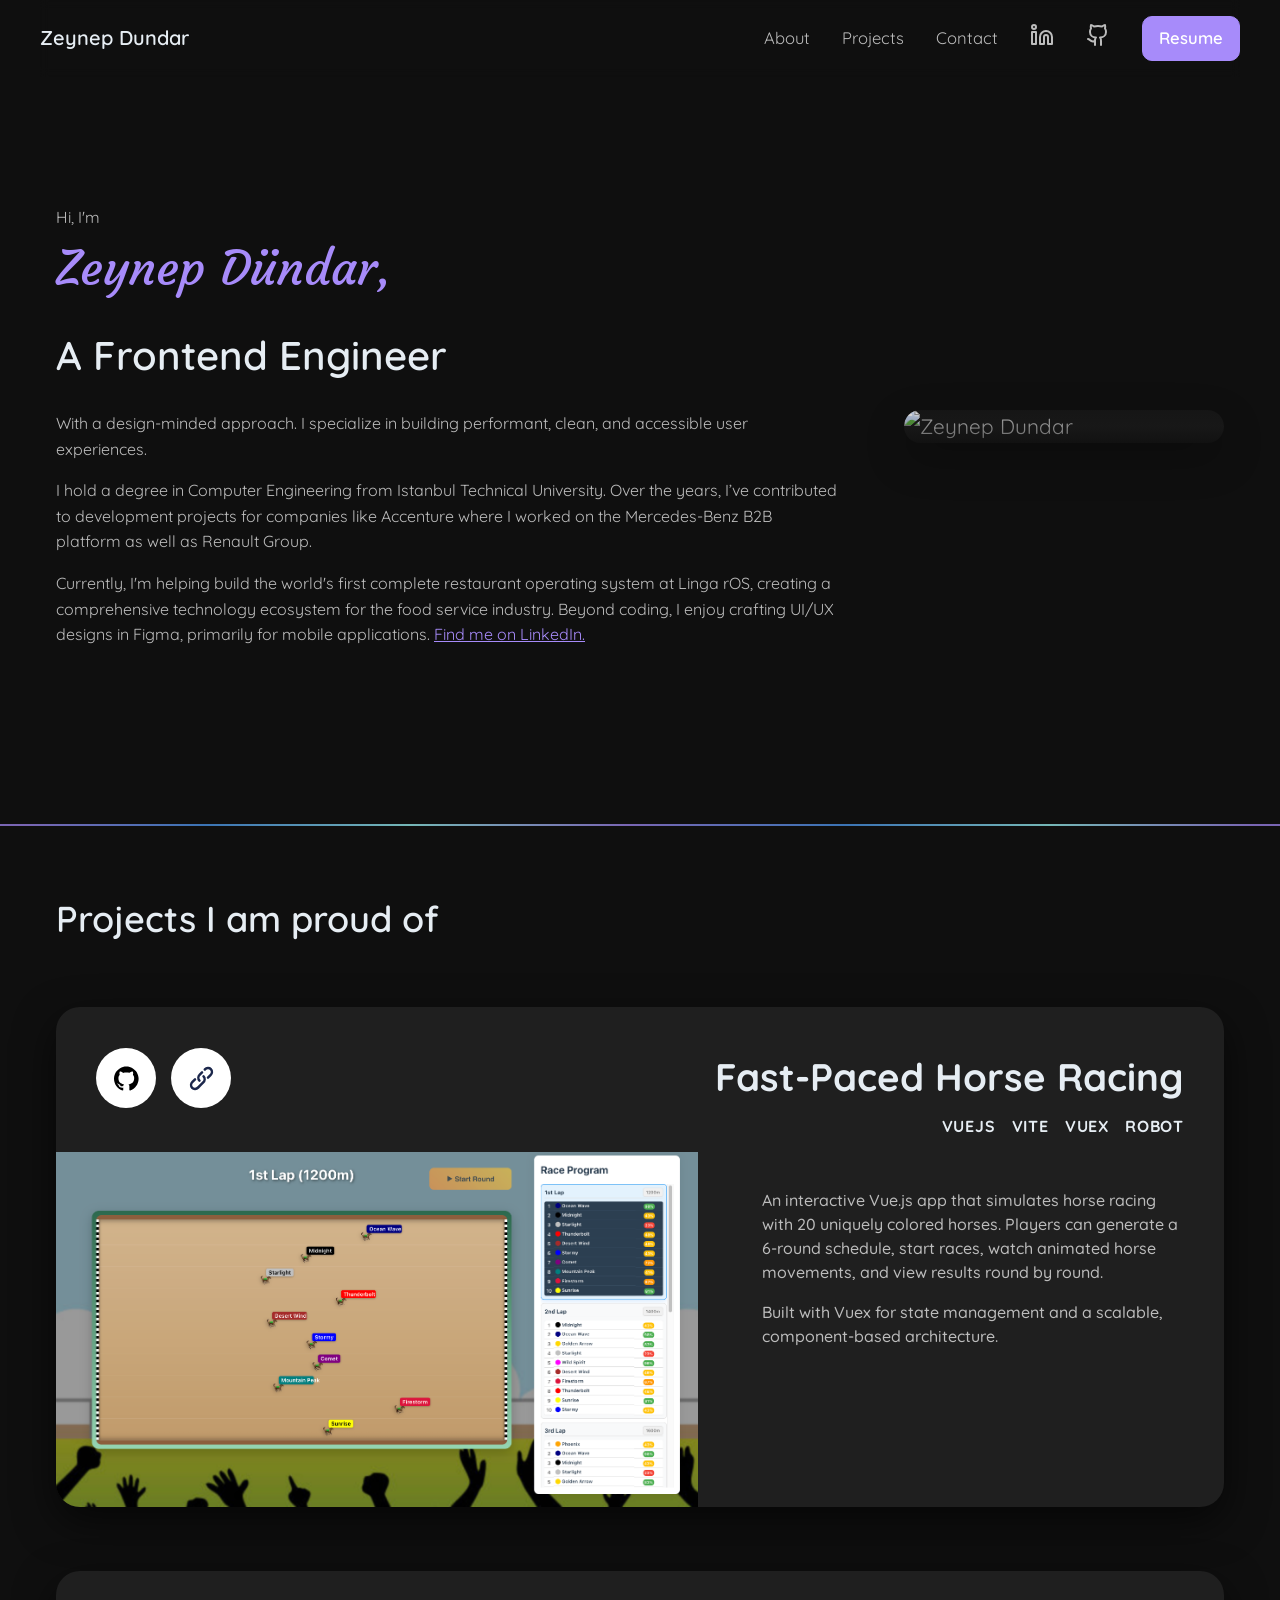
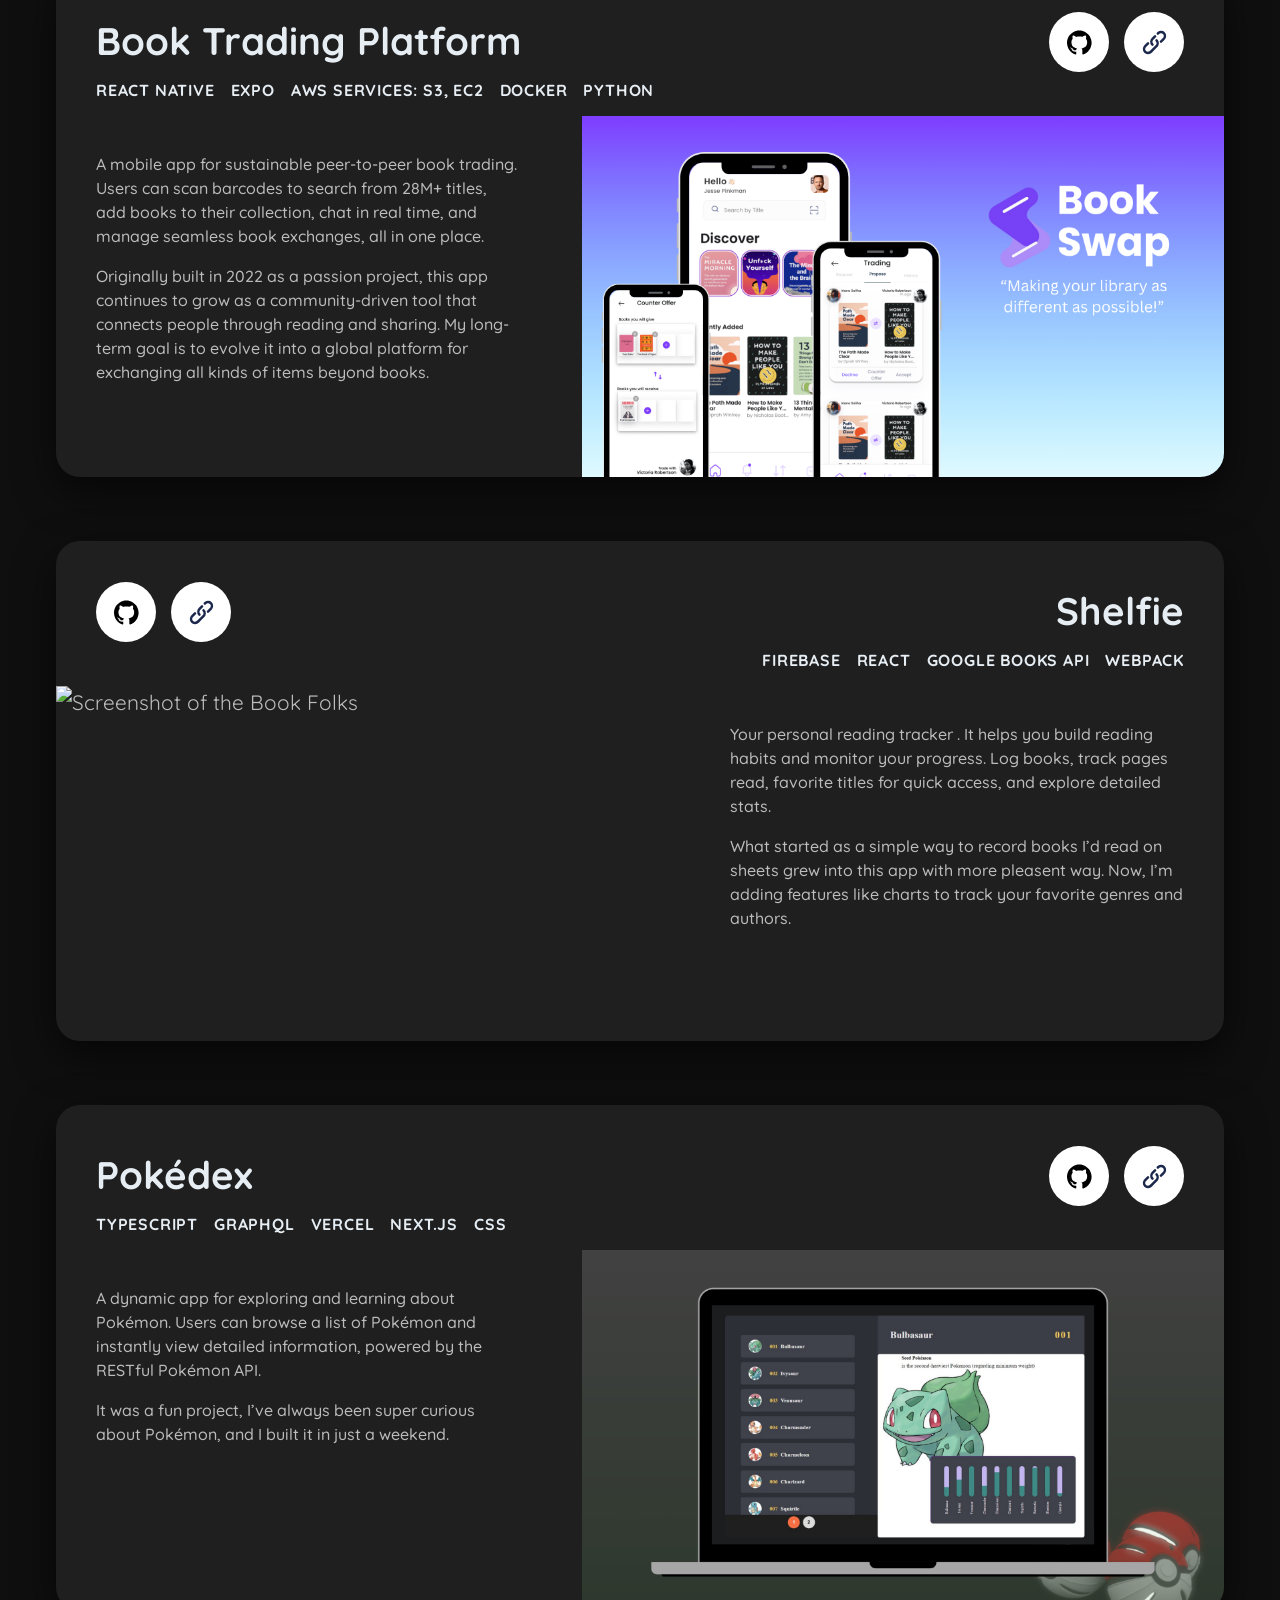
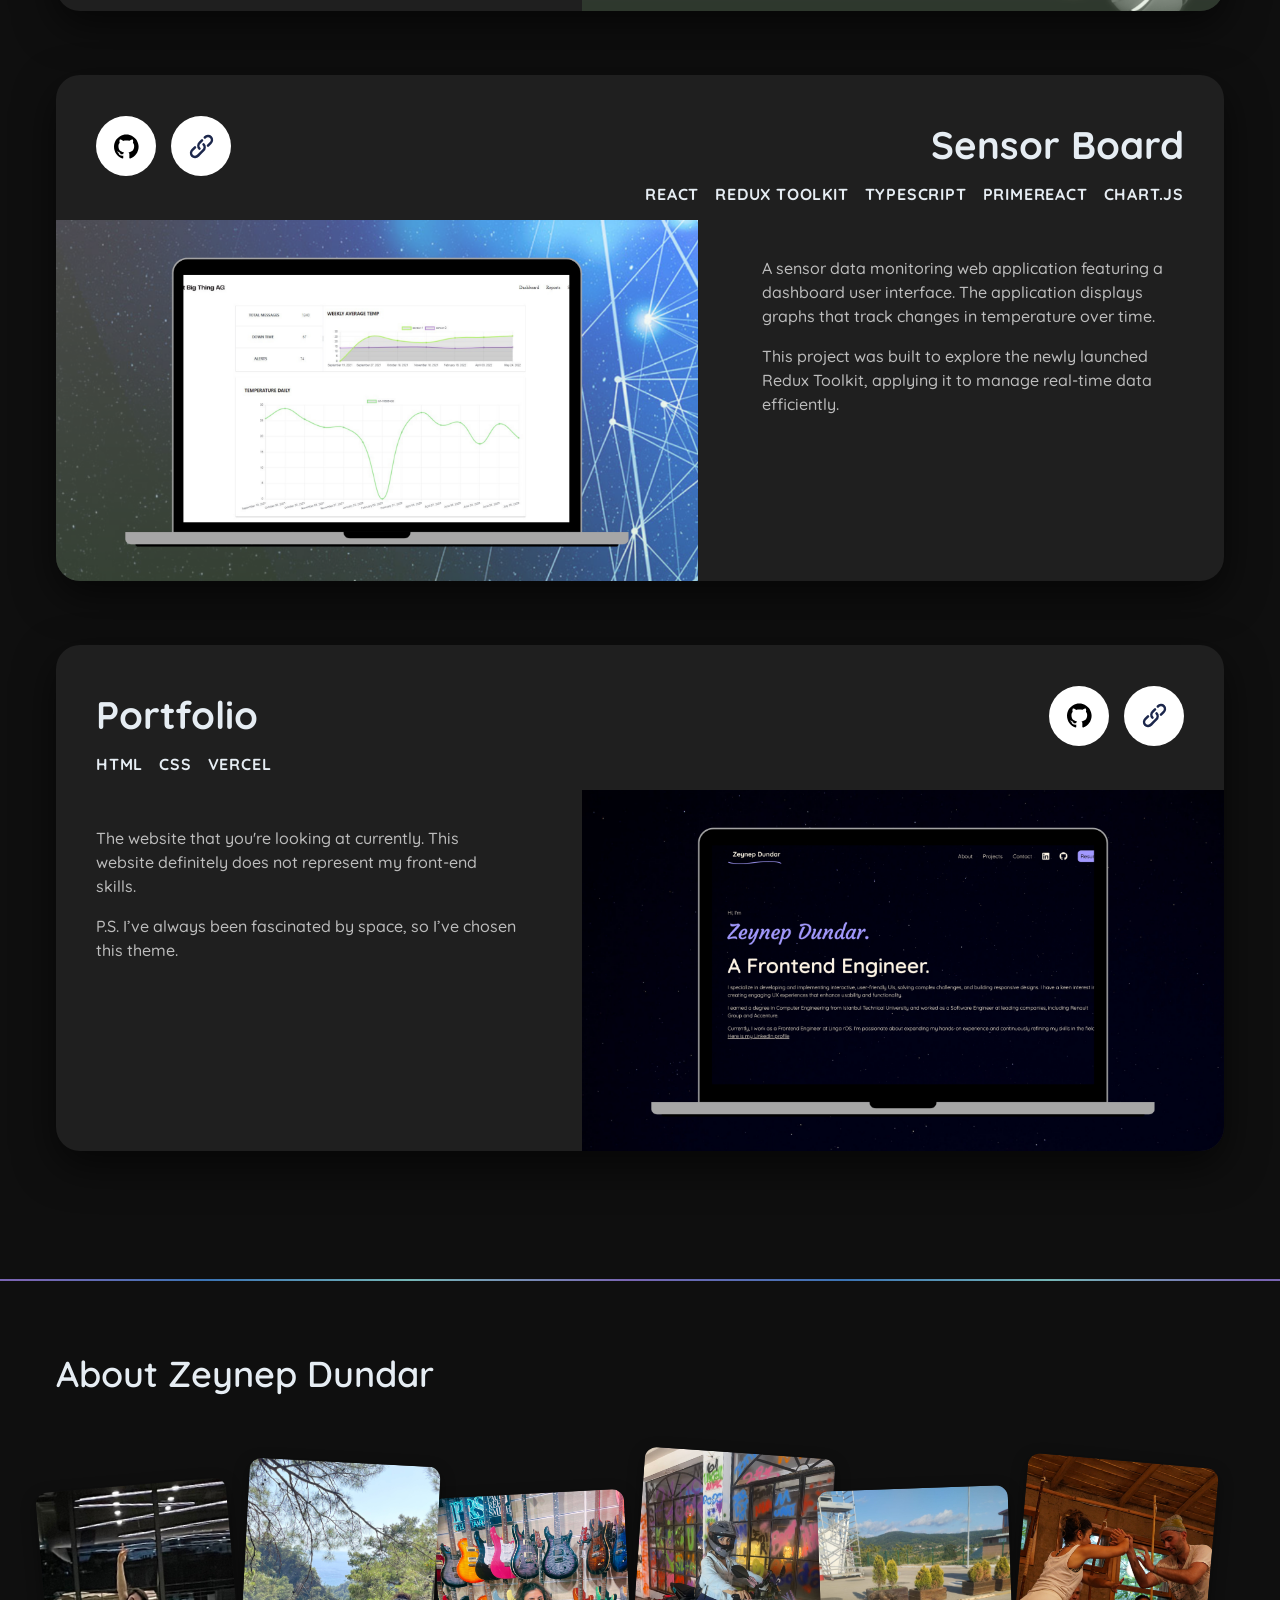
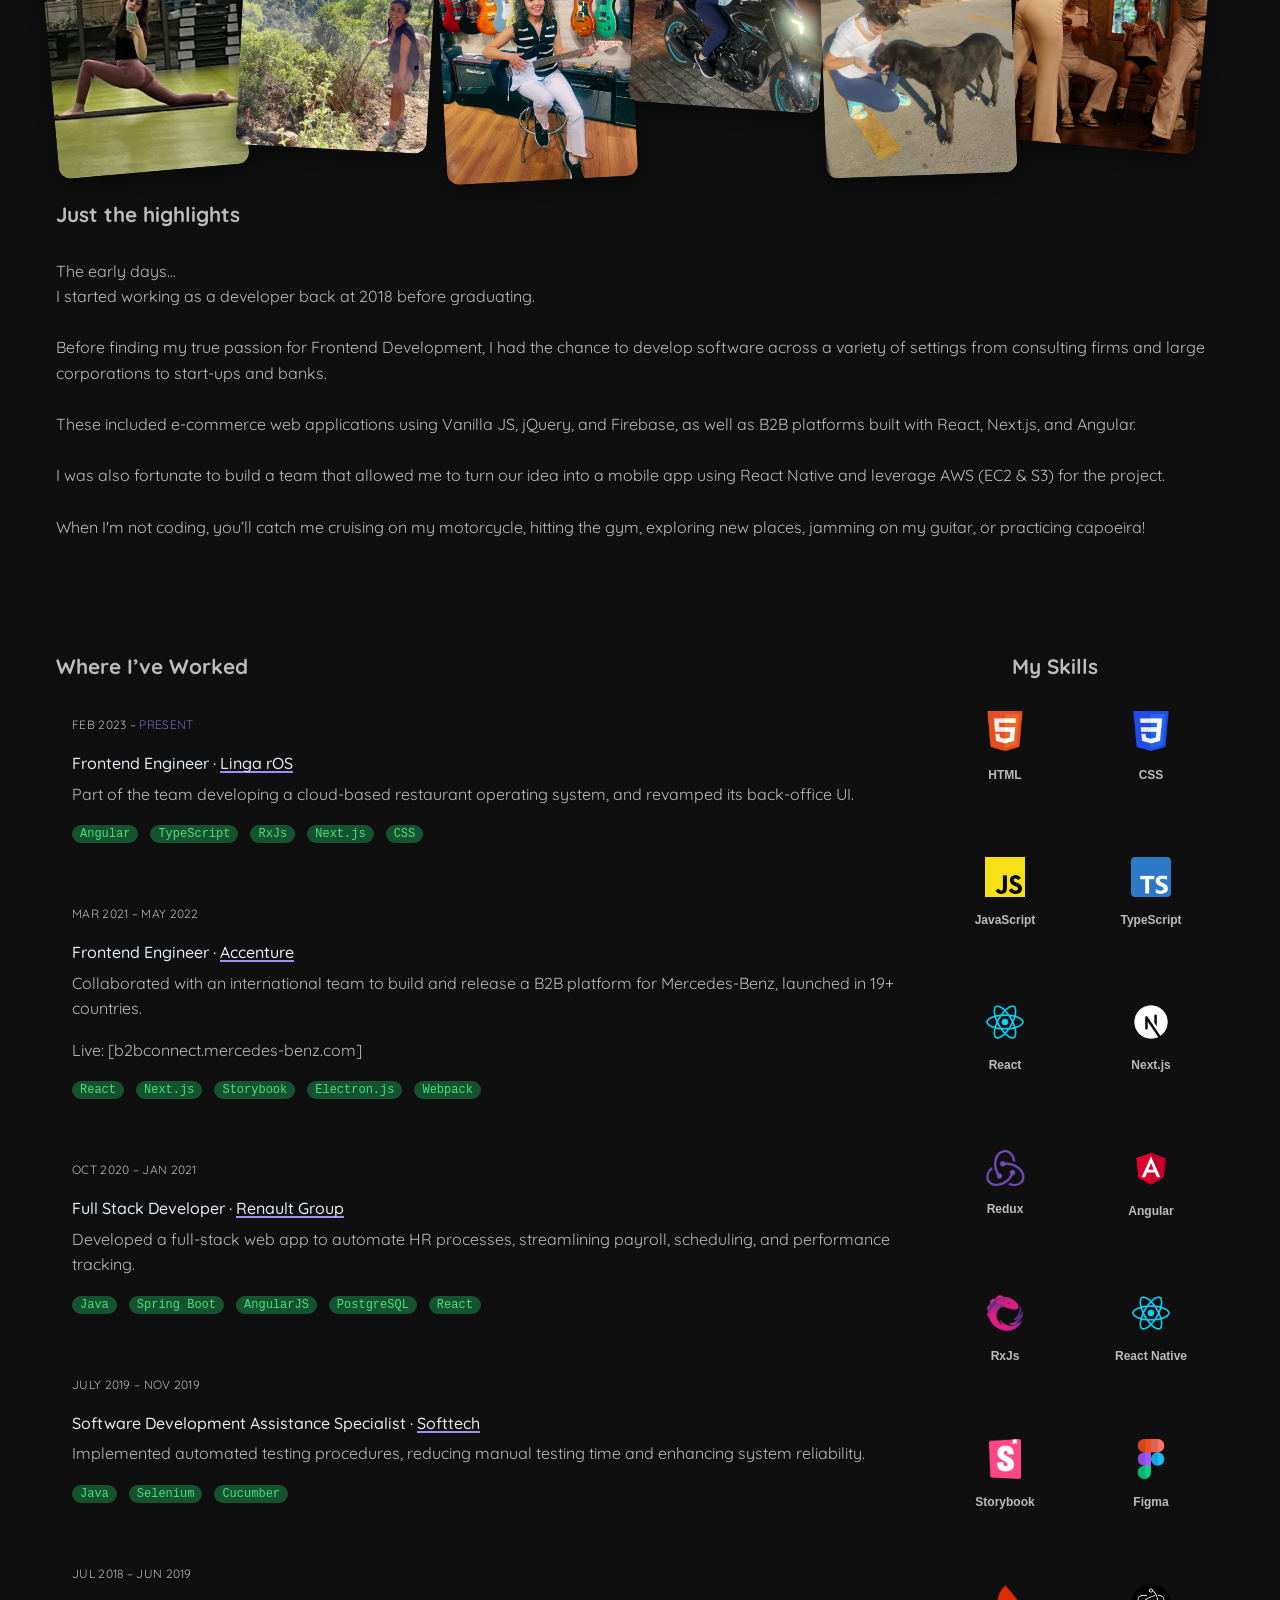
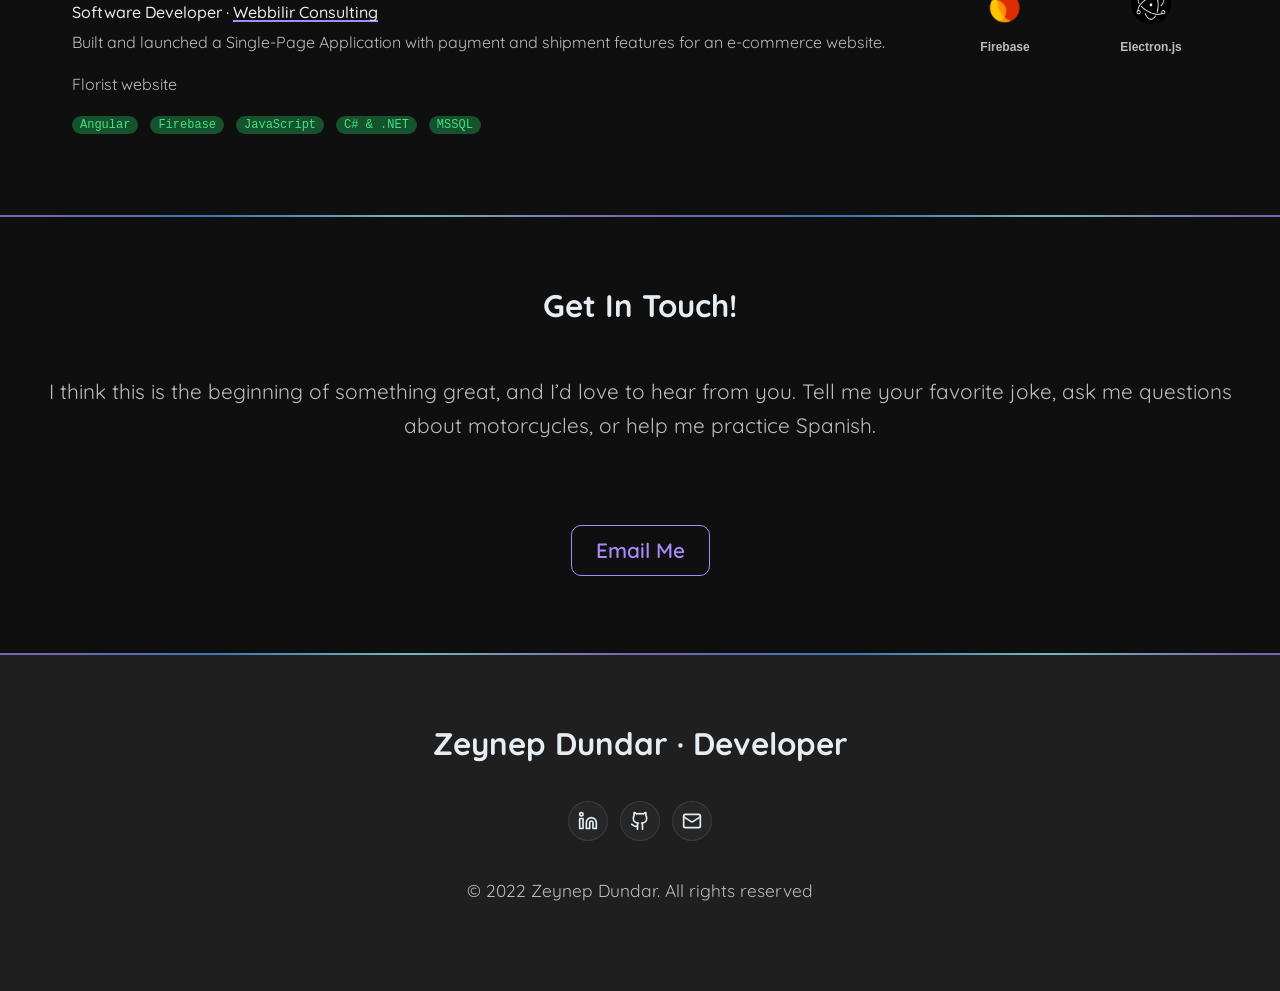
==== commit bce0c5df: "Refactor intro sectipn" ====
--- a/index.html
+++ b/index.html
@@ -153,7 +153,7 @@
       </div> -->
 
       <div class="profile-photo-wrapper">
-        <img src="./img/me/your-photo.png" alt="Zeynep Dundar">
+        <img src="./img/ME/IMG_6055.jpg" alt="Zeynep Dundar">
       </div>
       <div class="intro-text">
         <p class="name">Hi, I'm
@@ -174,7 +174,7 @@
           Currently, I'm helping build the world's first complete restaurant operating system at Linga rOS, creating a
           comprehensive technology ecosystem for the food service industry. Beyond coding, I enjoy crafting UI/UX
           designs in Figma, primarily for mobile applications.
-          <a href="https://www.linkedin.com/in/zeynep-dundar/" target="_blank">Find me on LinkedIn</a>
+          <a href="https://www.linkedin.com/in/zeynep-dundar/" target="_blank">Find me on LinkedIn.</a>
         </p>
       </div>
     </div>
@@ -412,7 +412,7 @@
           <li class="item"><span>Typescript</span></li>
           <li class="item"><span>GraphQL</span></li>
           <li class="item"><span>Vercel</span></li>
-          <li class="item"><span>NextJS</span></li>
+          <li class="item"><span>Next.js</span></li>
           <li class="item"><span>CSS</span></li>
         </ul>
       </div>
@@ -573,7 +573,7 @@
         These included e-commerce web applications using Vanilla JS, jQuery,
         and Firebase, as well as B2B platforms built with
         <span class="text-purple">React</span>,
-        <span class="text-purple">NextJS</span>, and
+        <span class="text-purple">Next.js</span>, and
         <span class="text-purple">Angular.</span>
         <br />
         <br />
@@ -601,15 +601,16 @@
                   <div class="content-item">
                     <a href="https://www.lingapos.com/" target="_blank" rel="noopener noreferrer">
                       <div class="title-container">
-                        <h3 class="item-title">Frontend Engineer, <span>Linga rOS</span> </h3>
+                        <h3 class="item-title">Frontend Engineer · <span>Linga rOS</span> </h3>
                       </div>
                     </a>
-                    <p class="item-description">Revamped the back-office UI of a restaurant operating system.</p>
+                    <p class="item-description">Part of the team developing a cloud-based restaurant operating system, and revamped its back-office UI.
+                    </p>
                     <ul class="tech-list">
                       <li class="item"><span>Angular</span></li>
                       <li class="item"><span>TypeScript</span></li>
                       <li class="item"><span>RxJs</span></li>
-                      <li class="item"><span>NextJS</span></li>
+                      <li class="item"><span>Next.js</span></li>
                       <li class="item"><span>CSS</span></li>
                     </ul>
                   </div>
@@ -624,23 +625,22 @@
                   <div class="content-item">
                     <a href="https://www.accenture.com/us-en" target="_blank" rel="noopener noreferrer">
                       <div class="title-container">
-                        <h3 class="item-title">Frontend Engineer, <span>Accenture</span> </h3>
+                        <h3 class="item-title">Frontend Engineer · <span>Accenture</span> </h3>
 
                       </div>
                     </a>
-                    <p class="item-description">Built and scaled a B2B platform for the Mercedes-Benz to launch
-                      over 19 countries.
+                    <p class="item-description">Collaborated with an international team to build and release a B2B platform for Mercedes-Benz, launched in 19+ countries.
                     <ul class="projects-list" aria-label="Related links">
                       <li class="item">
                         <a href="https://b2bconnect.mercedes-benz.com/de" target="_blank" rel="noopener noreferrer"
                           aria-label="Mercedes-Benz Website (opens in a new tab)">
-                          <span class="fas fa-link"></span> Mercedes-Benz Website
+                          <span class="fas fa-link"></span> Live: [b2bconnect.mercedes-benz.com]
                         </a>
                       </li>
                     </ul>
                     <ul class="tech-list">
                       <li class="item"><span>React</span></li>
-                      <li class="item"><span>NextJS</span></li>
+                      <li class="item"><span>Next.js</span></li>
                       <li class="item"><span>Storybook</span></li>
                       <li class="item"><span>Electron.js</span></li>
                       <li class="item"><span>Webpack</span></li>
@@ -657,7 +657,7 @@
                   <div class="content-item">
                     <a href="https://www.renaultgroup.com/en" target="_blank" rel="noopener noreferrer">
                       <div class="title-container">
-                        <h3 class="item-title">Full Stack Developer, <span>Renault Group</span></Renault>
+                        <h3 class="item-title">Full Stack Developer · <span>Renault Group</span></Renault>
                         </h3>
 
                       </div>
@@ -683,7 +683,7 @@
                   <div class="content-item">
                     <a href="https://www.softtech.com.tr/en" target="_blank" rel="noopener noreferrer">
                       <div class="title-container">
-                        <h3 class="item-title">Software Development Assistance Specialist, <span>Softtech</span></h3>
+                        <h3 class="item-title">Software Development Assistance Specialist · <span>Softtech</span></h3>
 
                       </div>
                     </a>
@@ -706,7 +706,7 @@
                   <div class="content-item">
                     <a href="https://webbilir.com/" target="_blank" rel="noopener noreferrer">
                       <div class="title-container">
-                        <h3 class="item-title">Software Developer, <span>Webbilir Consulting</span> </h3>
+                        <h3 class="item-title">Software Developer · <span>Webbilir Consulting</span> </h3>
 
                       </div>
                     </a>
--- a/css/style.css
+++ b/css/style.css
@@ -1,11 +1,14 @@
 /* Variables Declaration - Colors, Font Stacks, and Sizes */
 :root {
-  --black: #0d1117;
+  --black: #0f0f0f;
   --dark: #050505;
-  --grey: #b5b5b5;
+  --grey: #bcbcbc;
   --blue: #4e9ffc;
-  --dark-grey-blue: #161b22;
-  --purple: #8c79fa;
+  --dark-grey: #161b22;
+  --dark-grey:#1f1f1f;
+  --purple: #a78bfa;;
+  --lila: #a78bfa;
+  --x: #c4b5fd;
   --white: #e6edf3;
   --font-size: 1.3rem;
 
@@ -35,20 +38,22 @@
 }
 
 .section-grey {
-  background-color: var(--dark-grey-blue);
+  background-color: var(--dark-grey);
 }
 
 .gradient {
   height: 2px;
   opacity: 0.7;
-  background: linear-gradient(90deg,
-      var(--purple) 2%,
-      var(--blue) 16%,
-      #a1ffff 32%,
-      var(--purple) 49%,
-      var(--blue) 66%,
-      #a1ffff 82%,
-      var(--purple) 98%);
+  background: linear-gradient(
+    90deg,
+    var(--purple) 2%,
+    var(--blue) 16%,
+    #a1ffff 32%,
+    var(--purple) 49%,
+    var(--blue) 66%,
+    #a1ffff 82%,
+    var(--purple) 98%
+  );
 }
 
 /* Global Styles */
@@ -57,7 +62,7 @@
   margin: 0;
   font-family: var(--font-primary);
   background: var(--black);
-  color: var(--white);
+  color: var(--grey);
   font-size: var(--font-size);
   font-weight: 400;
   line-height: 1.6;
@@ -91,7 +96,7 @@
   font-family: var(--font-primary);
   font-size: 80%;
   padding: 1rem;
-  background-color: rgba(13, 17, 23, 0.8);
+  background-color: rgba(15, 15, 15, 0.8);
   position: sticky;
   top: 0;
   z-index: 100;
@@ -100,9 +105,7 @@
 
 nav .logo {
   position: relative;
-  /* needed for absolute positioning of SVG */
   display: inline-block;
-  /* shrink to content */
   font-size: 1.25rem;
   font-weight: 600;
 }
@@ -110,12 +113,10 @@
 nav .logo a {
   font-size: 1.25rem;
   font-weight: 600;
-  text-decoration: none;
   color: inherit;
   display: flex;
   align-items: center;
   display: inline-block;
-  color: inherit;
   text-decoration: none;
   position: relative;
   z-index: 2;
@@ -157,7 +158,7 @@
 }
 
 nav a {
-  color: var(--white);
+  color: var(--grey);
   text-decoration: none;
   display: block;
   transition: color 0.3s ease, text-shadow 0.3s ease;
@@ -170,20 +171,20 @@
 }
 
 .button {
-  background-color: transparent;
-  color: var(--purple);
+  background-color: var(--purple);
+  color: #fff;
   border: 1px solid var(--purple);
   text-align: center;
   font-weight: 600;
   padding: 0.5rem 1rem;
   border-radius: 10px;
   transition: background 0.3s ease, color 0.3s ease, transform 0.2s ease;
+
 }
 
 .button:hover {
-  background-color: var(--purple);
-  color: var(--black);
-  transform: translateY(-2px);
+  background-color: var(--lila);
+  color: #fff;
 }
 
 @media (min-width: 850px) {
@@ -282,7 +283,7 @@
   display: flex;
   justify-content: center;
   align-items: center;
-  border-radius: 6rem;
+  border-radius: 4rem;
   overflow: hidden;
   box-shadow: 0 15px 40px rgba(0, 0, 0, 0.25);
   z-index: 0;
@@ -292,14 +293,12 @@
   content: "";
   position: absolute;
   inset: 0;
-  /* background: linear-gradient(
-      to top,
-      rgba(0, 0, 0, 0.95) 0%,       
-      rgba(0, 0, 0, 0.8) 25%,       
-      rgba(10, 15, 25, 0.7) 55%,    
-      rgba(0, 0, 0, 0.5) 75%,      
-      rgba(0, 0, 0, 0.35) 100%     
-    ); */
+  background: linear-gradient(
+    to top,
+    rgba(20, 20, 20, 0.55) 0%,   /* alt kısmı biraz daha şeffaf */
+    rgba(40, 40, 40, 0.35) 50%,  /* orta tonları açtık */
+    rgba(60, 60, 60, 0.15) 100%  /* üstte oldukça açık */
+  );  
   z-index: 10;
   pointer-events: none;
 }
@@ -336,17 +335,17 @@
   font-size: 1rem;
   line-height: 1.6;
   margin-bottom: 1rem;
-  color: var(--white);
+  color: var(--grey);
 }
 
 #intro a {
-  color: var(--purple);
+  color: var(--lila);
   text-decoration: underline;
   transition: color 0.3s ease;
 }
 
 #intro a:hover {
-  color: var(--blue);
+  color: var(--x);
 }
 
 #contact {
@@ -422,7 +421,7 @@
   position: relative;
   overflow: hidden;
   border-radius: 1.5rem;
-  background-color: var(--dark-grey-blue);
+  background-color: var(--dark-grey);
   box-shadow: 0 15px 40px rgba(0, 0, 0, 0.6);
 }
 
@@ -502,7 +501,7 @@
 
 #projects .header .icons {
   display: flex;
-  gap: 8px;
+  gap: 15px;
   align-items: center;
 }
 
@@ -671,10 +670,6 @@
   margin-bottom: 4rem;
 }
 
-#projects .fa-github {
-  display: none;
-}
-
 #projects h4 {
   display: none;
 }
@@ -713,23 +708,33 @@
 }
 
 #about .tech-list .item {
-  box-shadow: none;
-  outline: 1px solid var(--blue);
-  color: var(--cyan);
+
   display: inline-block;
   min-width: fit-content;
   max-width: 100%;
   white-space: nowrap;
   text-overflow: ellipsis;
   overflow: hidden;
-  padding: 0.25em 0.75em;
-  border-radius: 1.5em;
+
   text-align: center;
   font-size: 0.75rem;
   line-height: 1.25rem;
   font-weight: 400;
 }
 
+#about .tech-list .item span {
+  background-color: #14532d;
+  color: #4ade80;
+  padding-top: 0.125rem;
+  padding-bottom: 0.125rem;
+  padding-left: 0.5rem;
+  padding-right: 0.5rem;
+  border-radius: 0.75rem;
+  font-family: ui-monospace, SFMono-Regular, Menlo, Monaco, Consolas, "Liberation Mono", "Courier New", monospace;
+
+}
+
+
 .projects-list {
   list-style: none;
   padding: 0;
@@ -740,7 +745,7 @@
   display: inline-block;
 }
 
-.projects-list>a {
+.projects-list > a {
   display: inline-flex;
   align-items: center;
   font-size: 18px;
@@ -806,14 +811,6 @@
   align-items: center;
   gap: 8px;
   transition: color 0.3s ease;
-}
-
-.title-container:hover {
-  color: var(--purple);
-}
-
-.title-container:hover .item-title {
-  color: var(--purple);
 }
 
 .date-range {
@@ -1095,7 +1092,6 @@
 }
 
 @media (min-width: 800px) {
-
   #projects,
   #about {
     max-width: 1200px;
@@ -1223,4 +1219,4 @@
     padding: 0;
     order: 0;
   }
-}+}
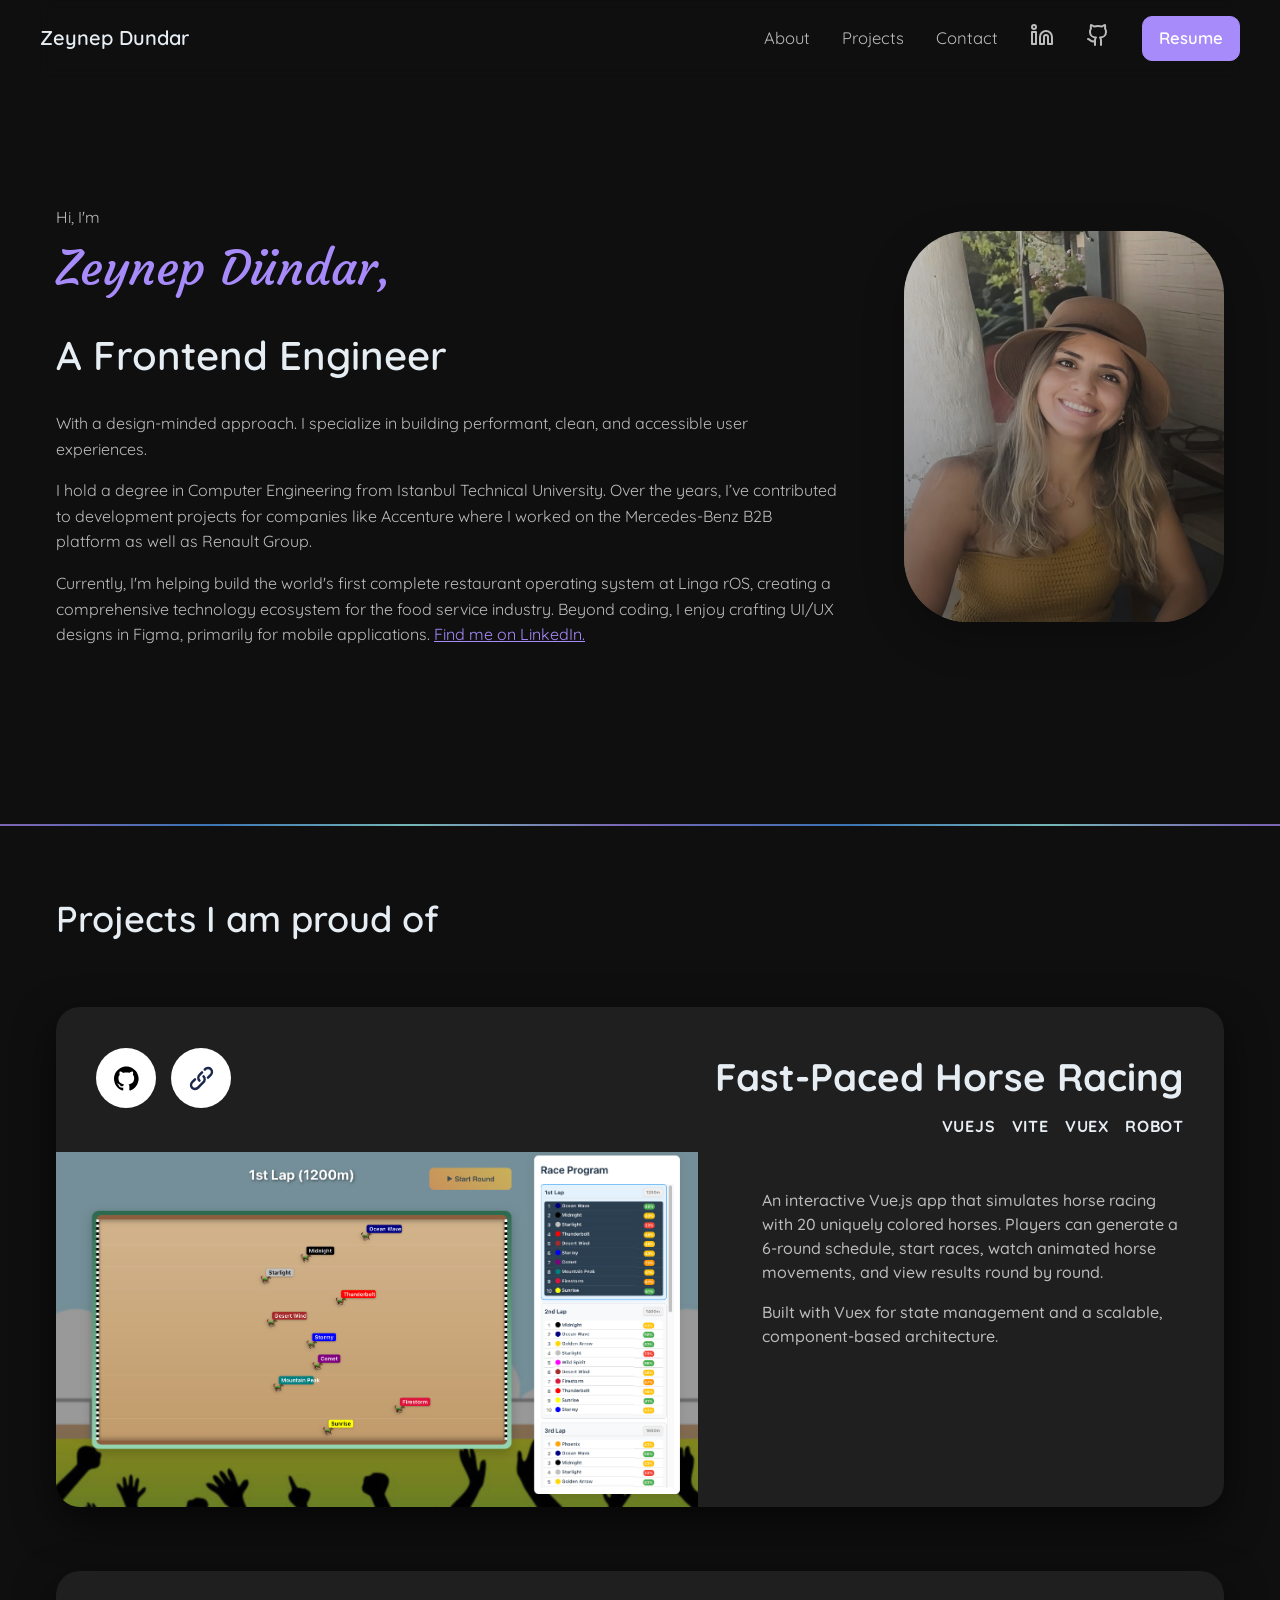
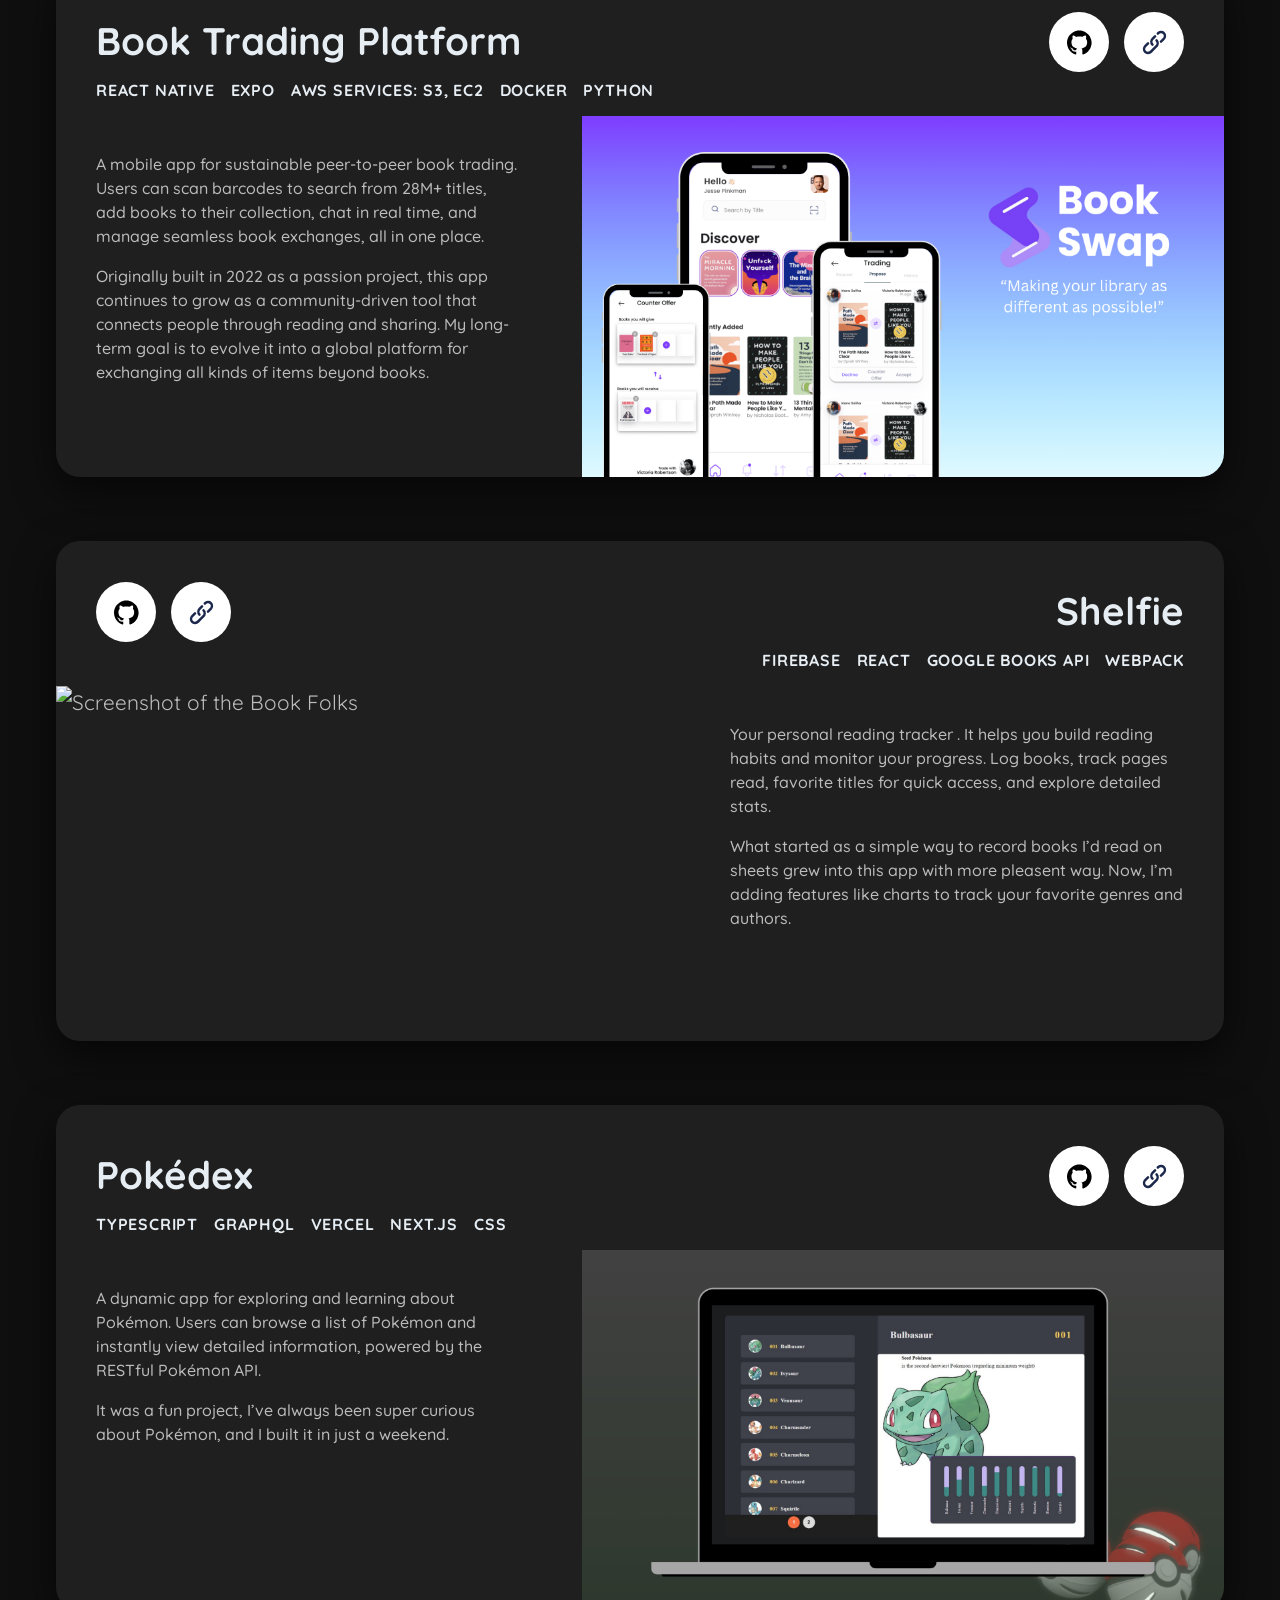
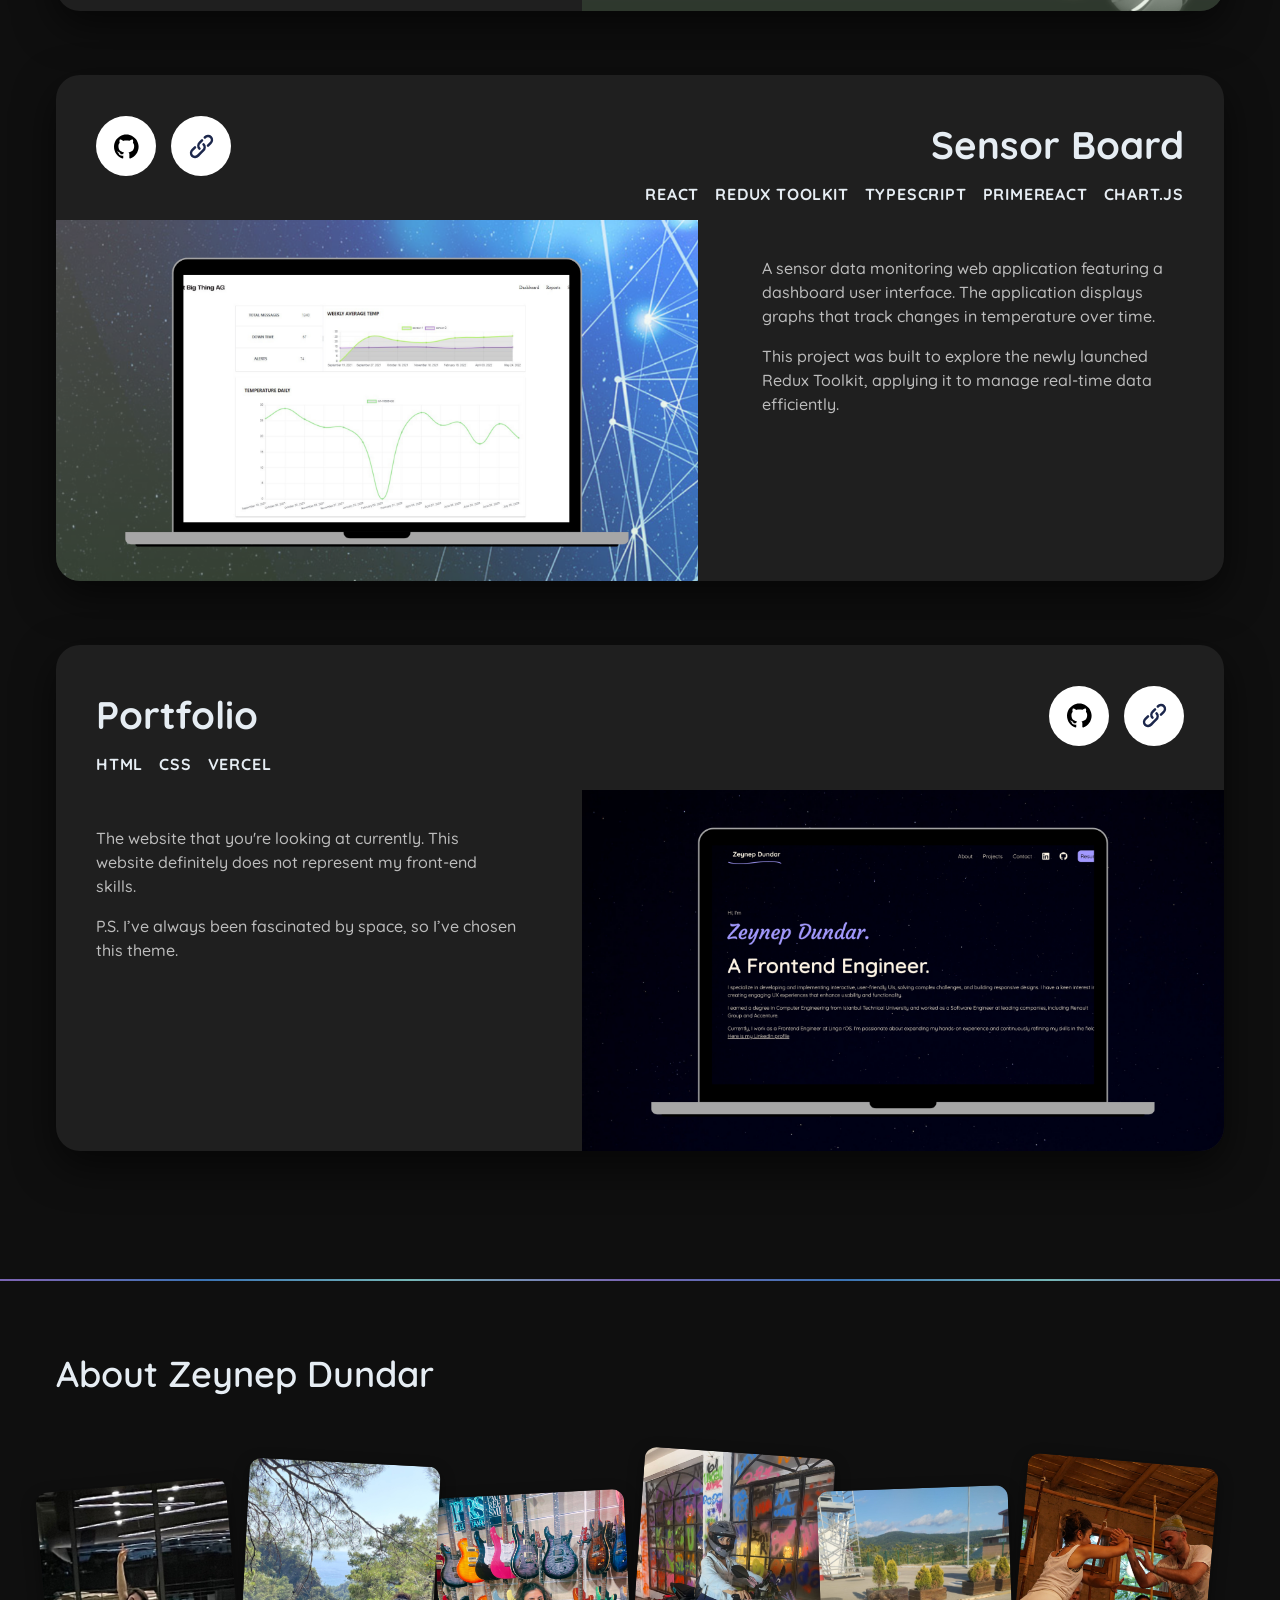
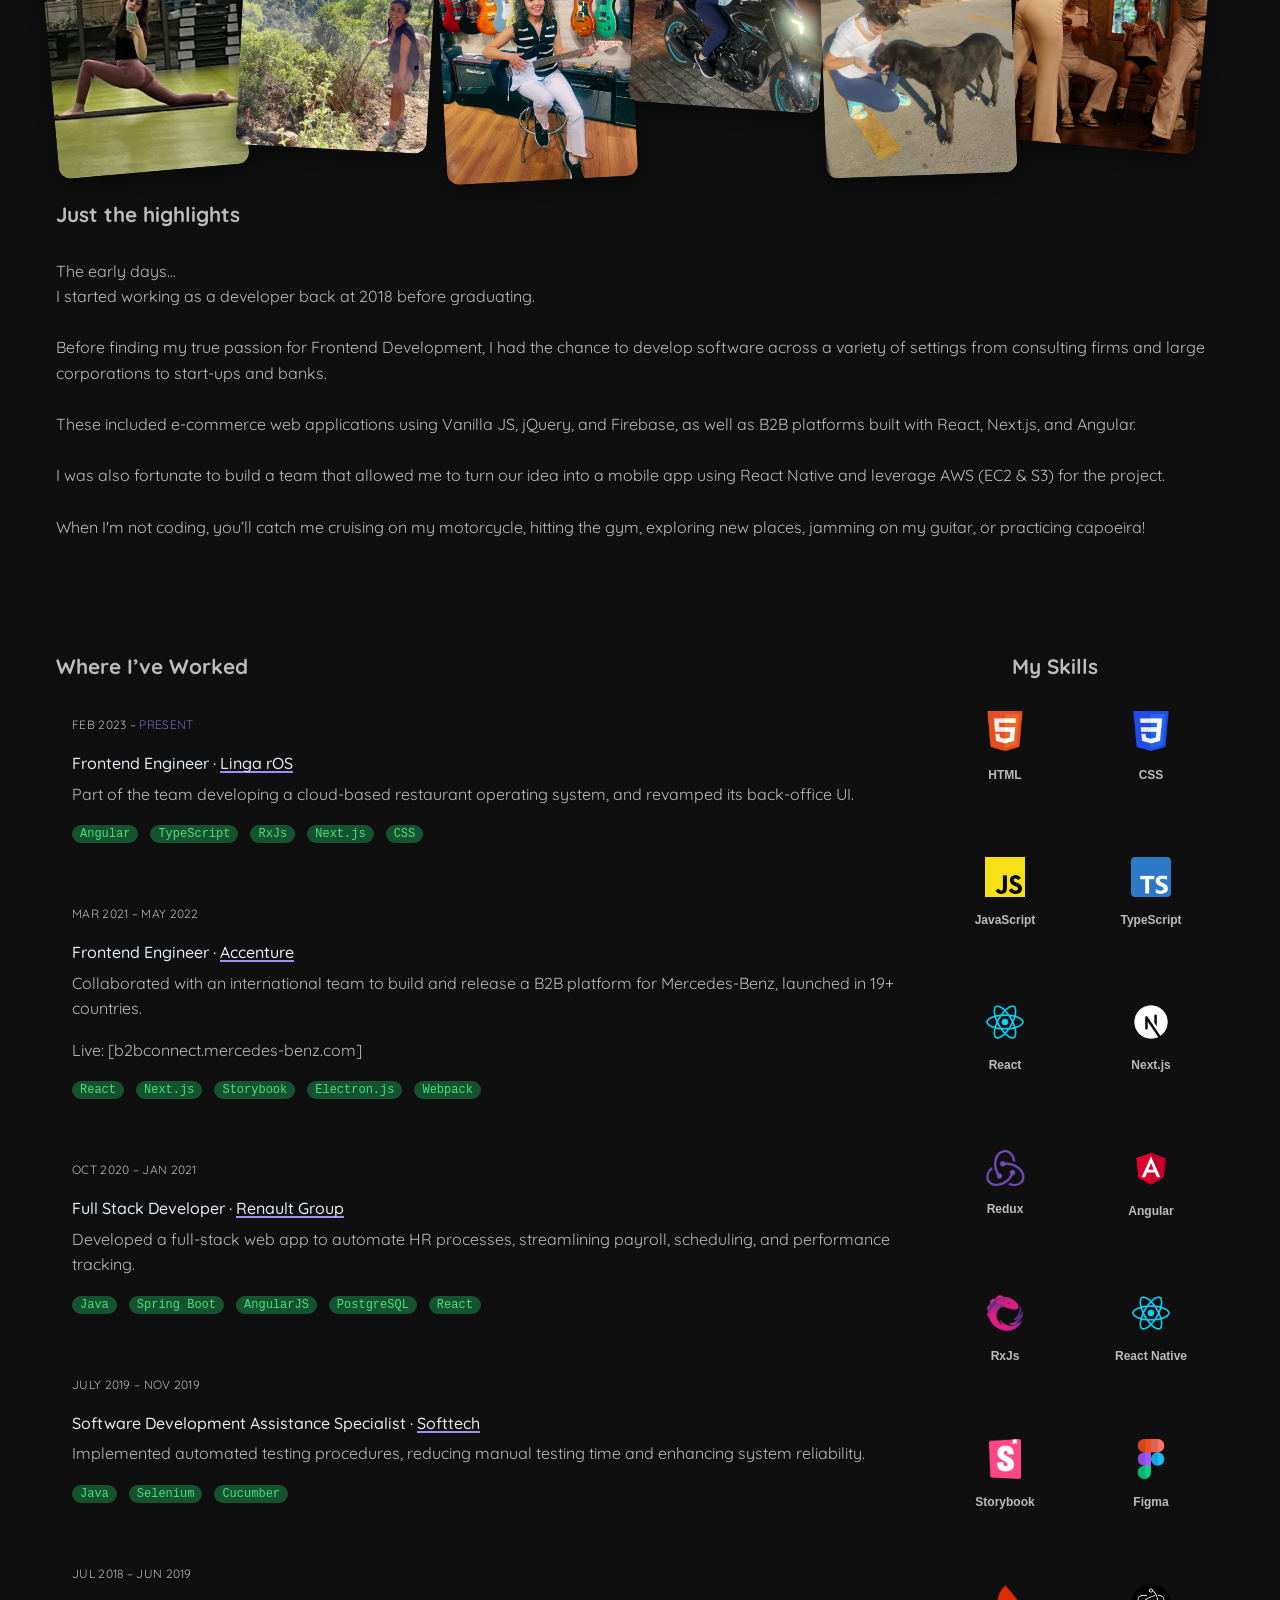
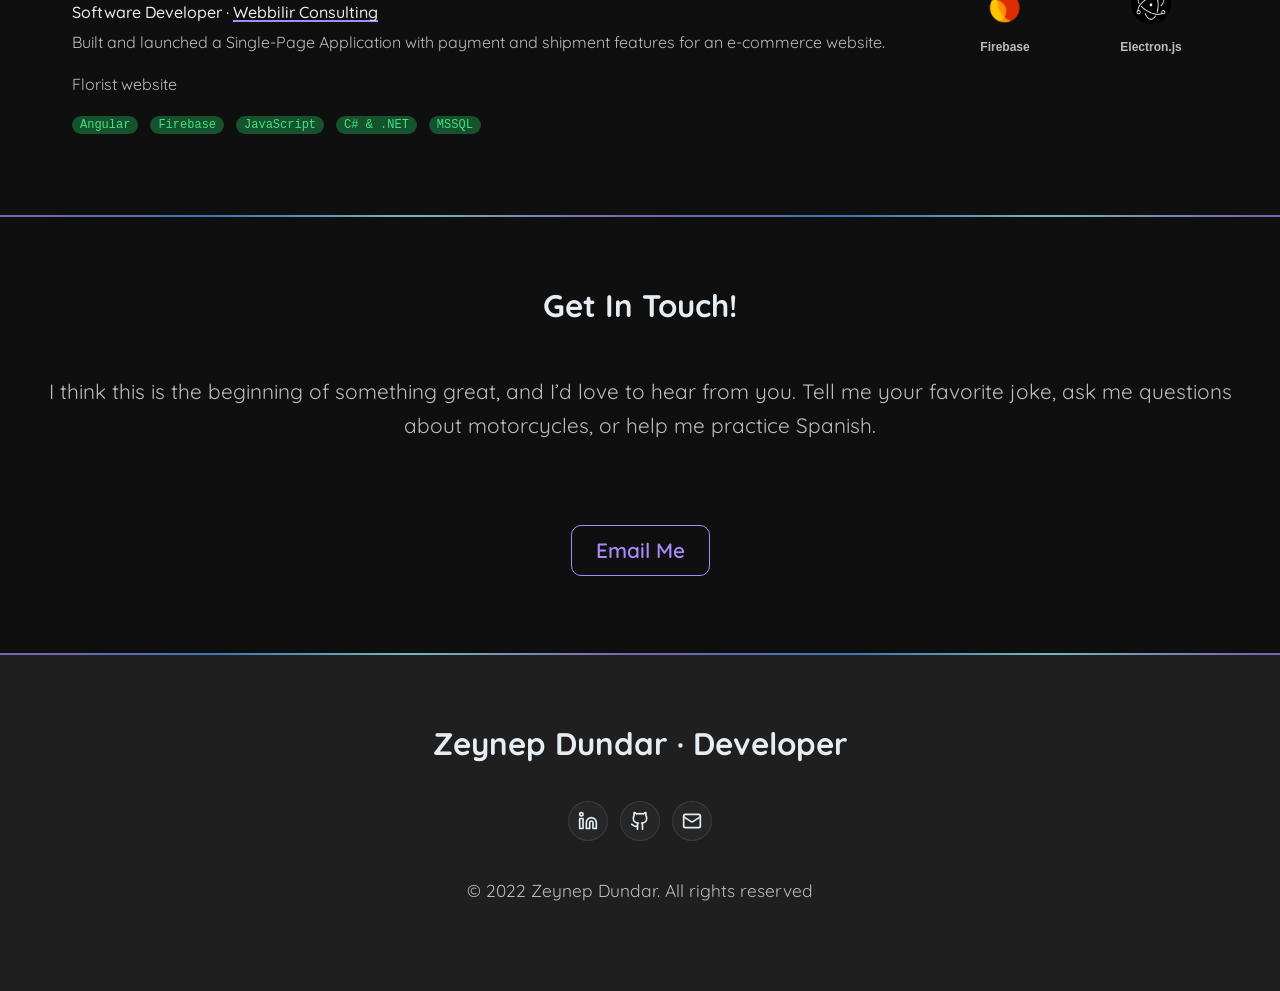
==== commit d243a753: "Change folder name correctly" ====
--- a/index.html
+++ b/index.html
@@ -153,7 +153,7 @@
       </div> -->
 
       <div class="profile-photo-wrapper">
-        <img src="./img/ME/IMG_6055.jpg" alt="Zeynep Dundar">
+        <img src="./img/me/IMG_6055.jpg" alt="Zeynep Dundar">
       </div>
       <div class="intro-text">
         <p class="name">Hi, I'm
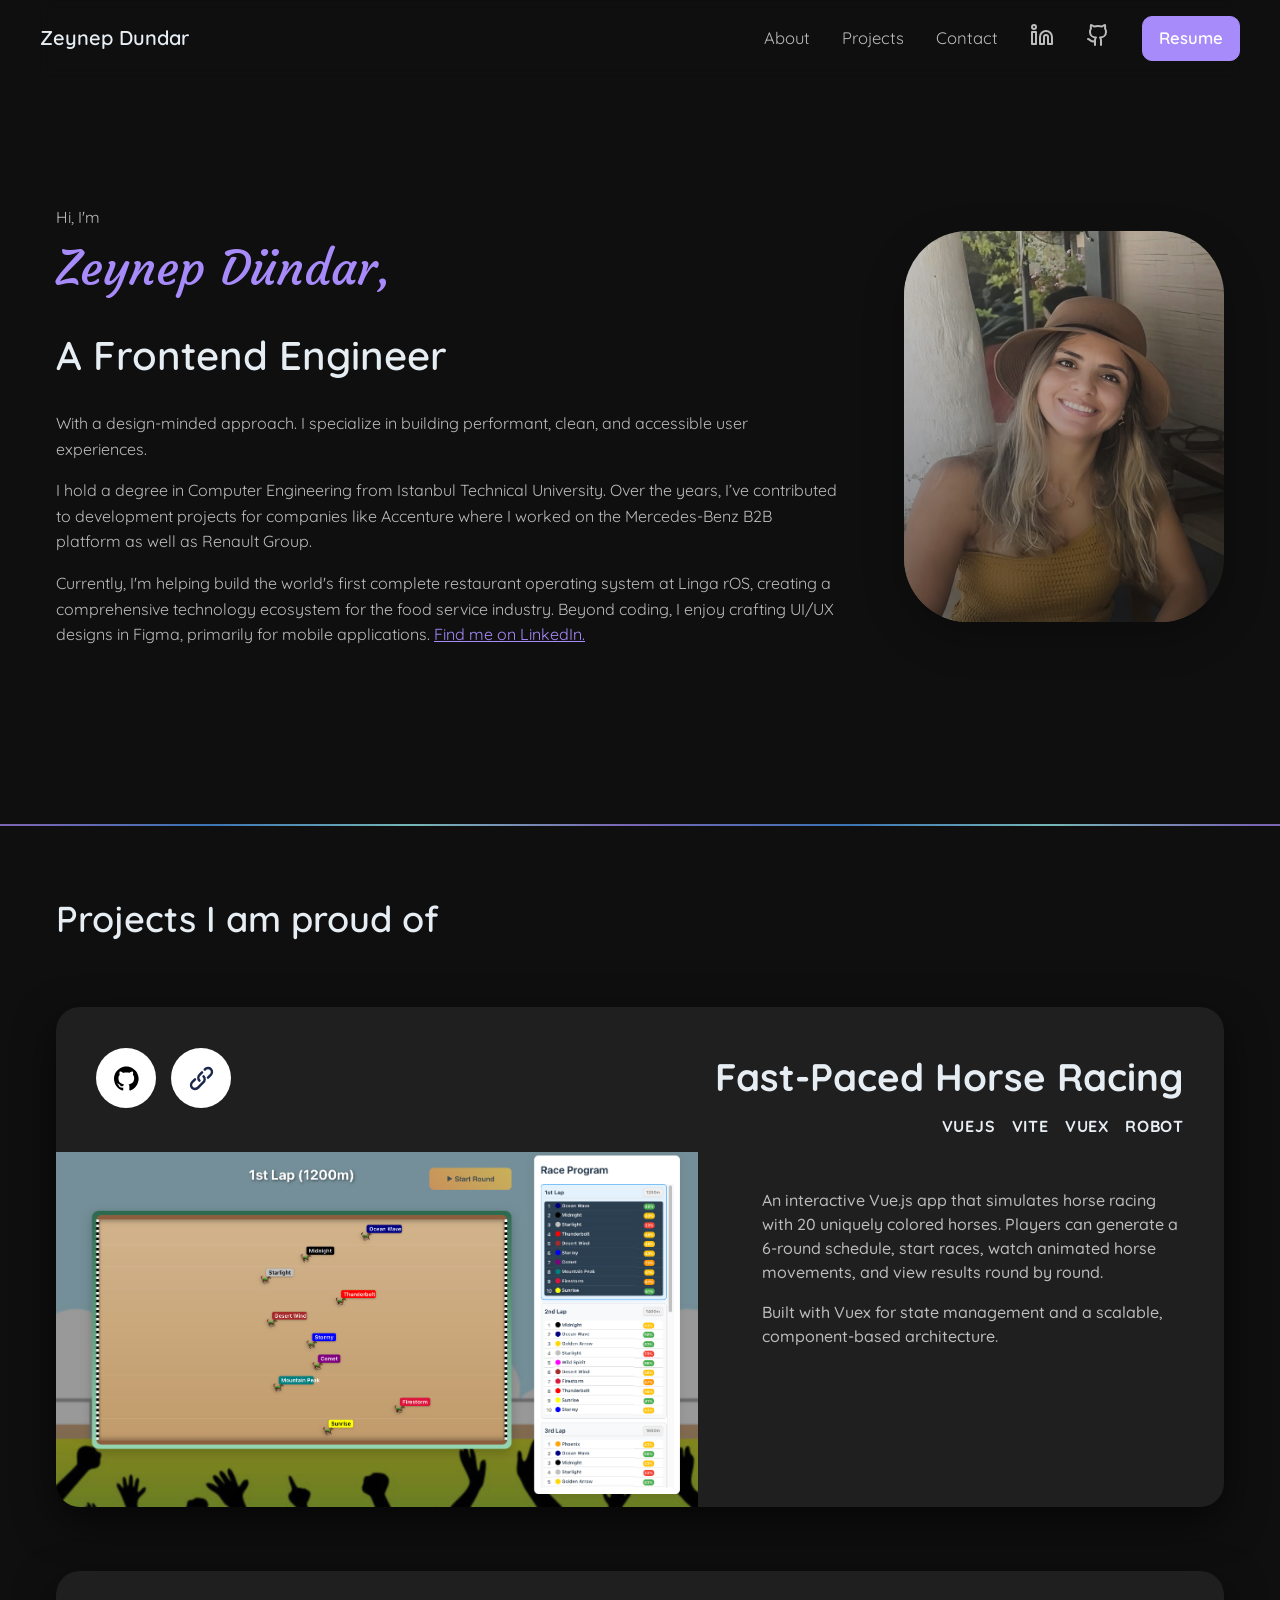
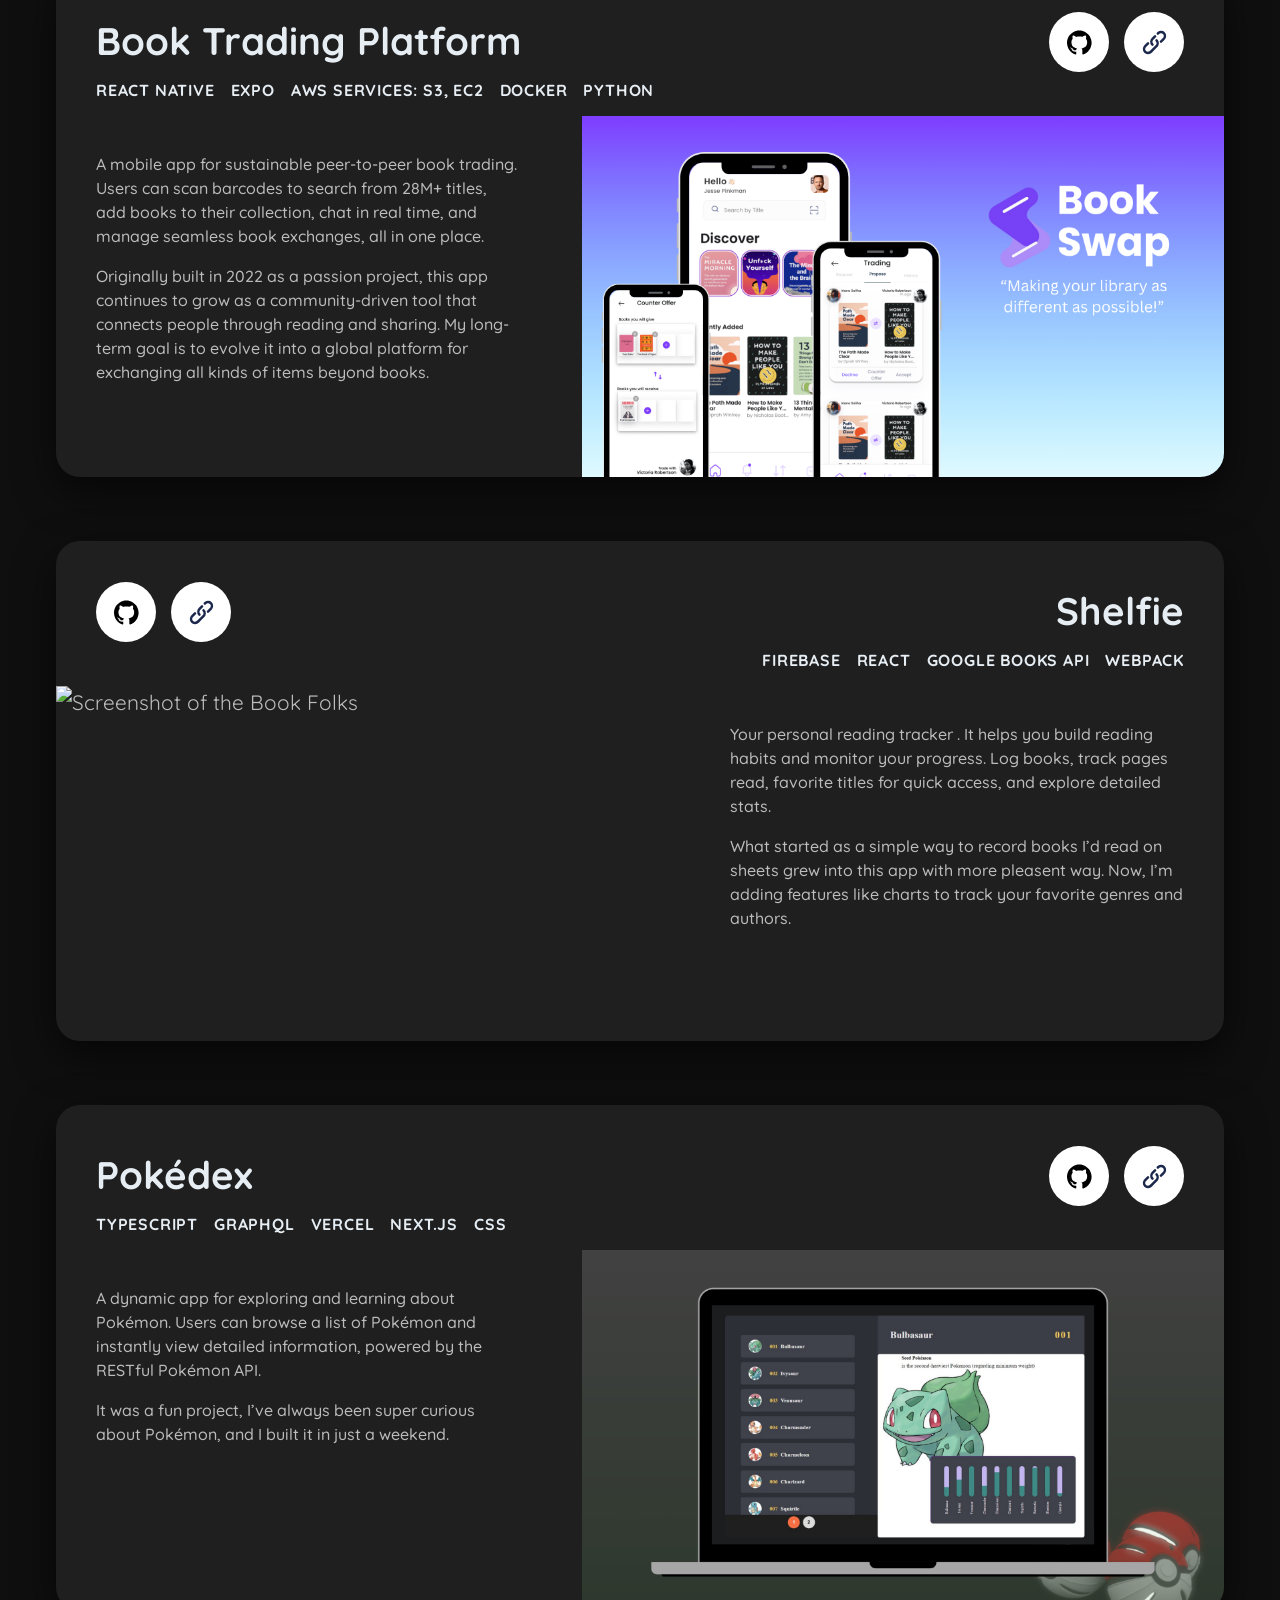
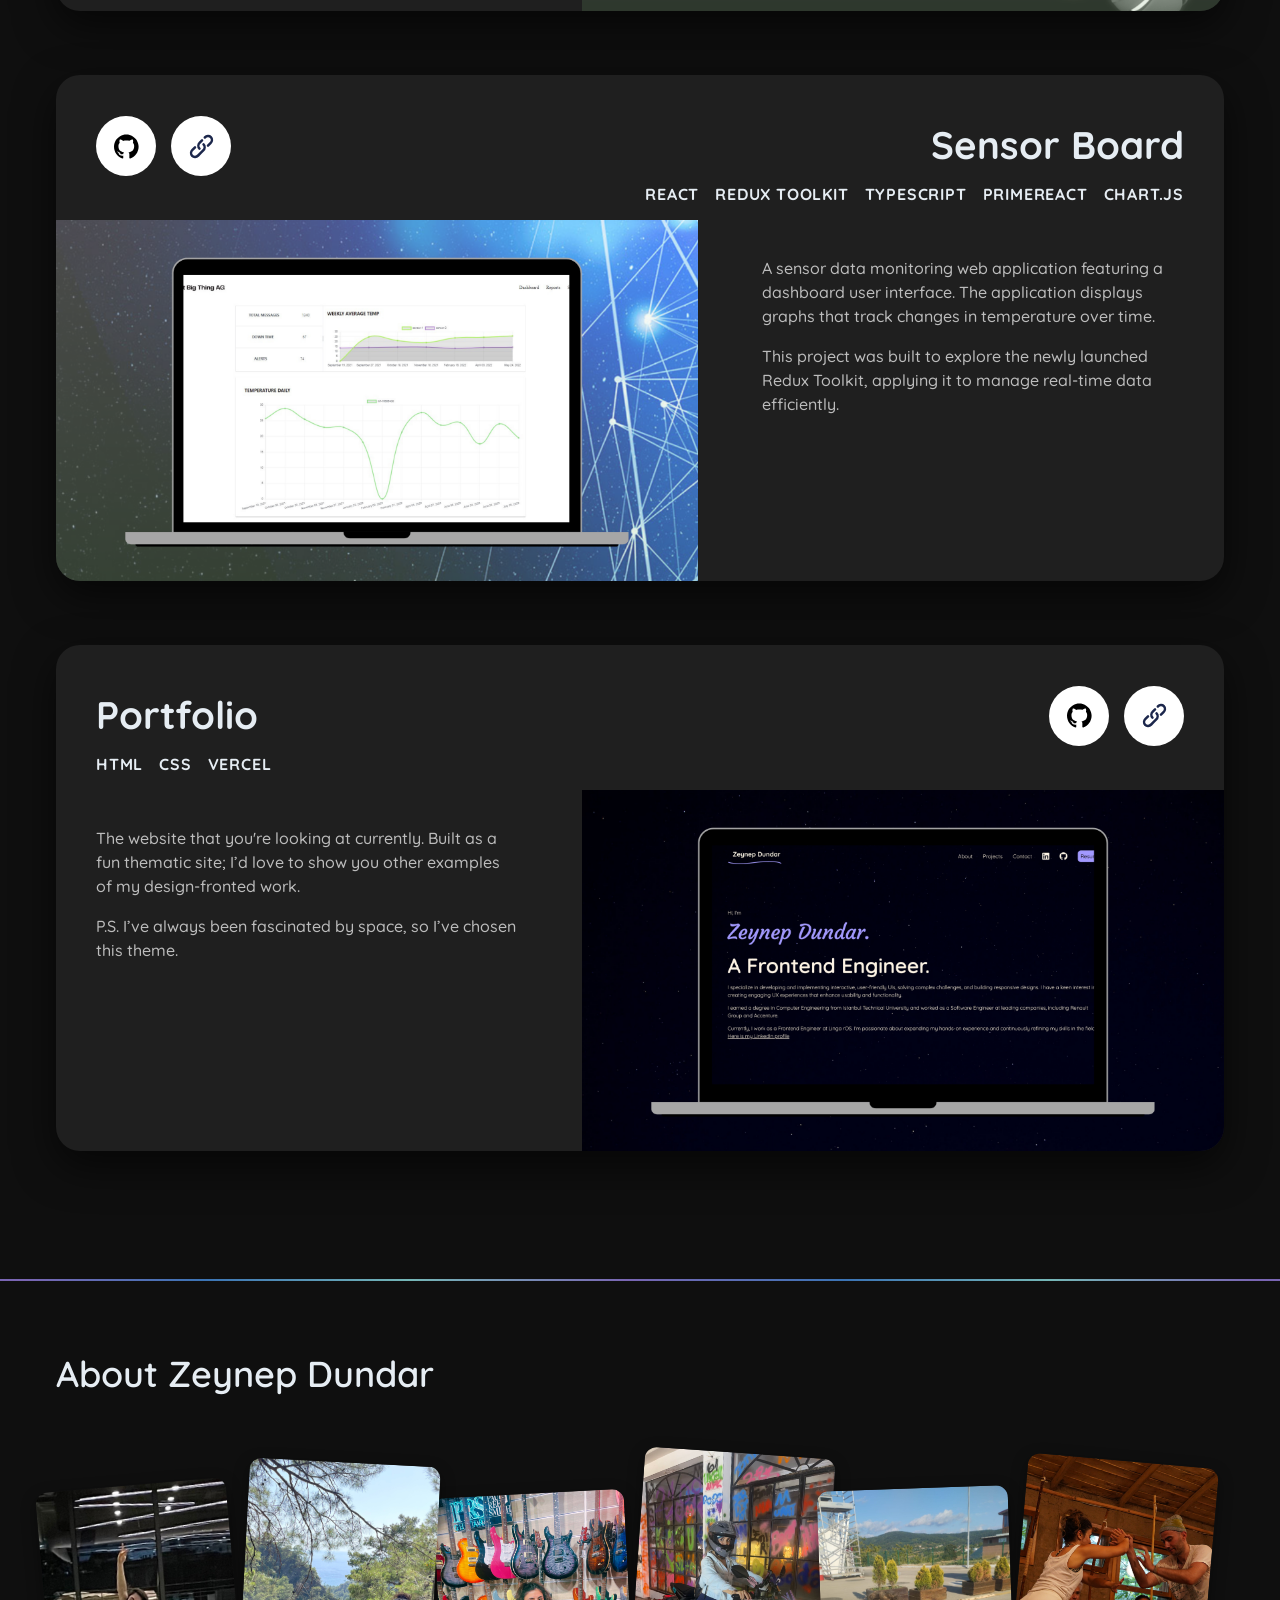
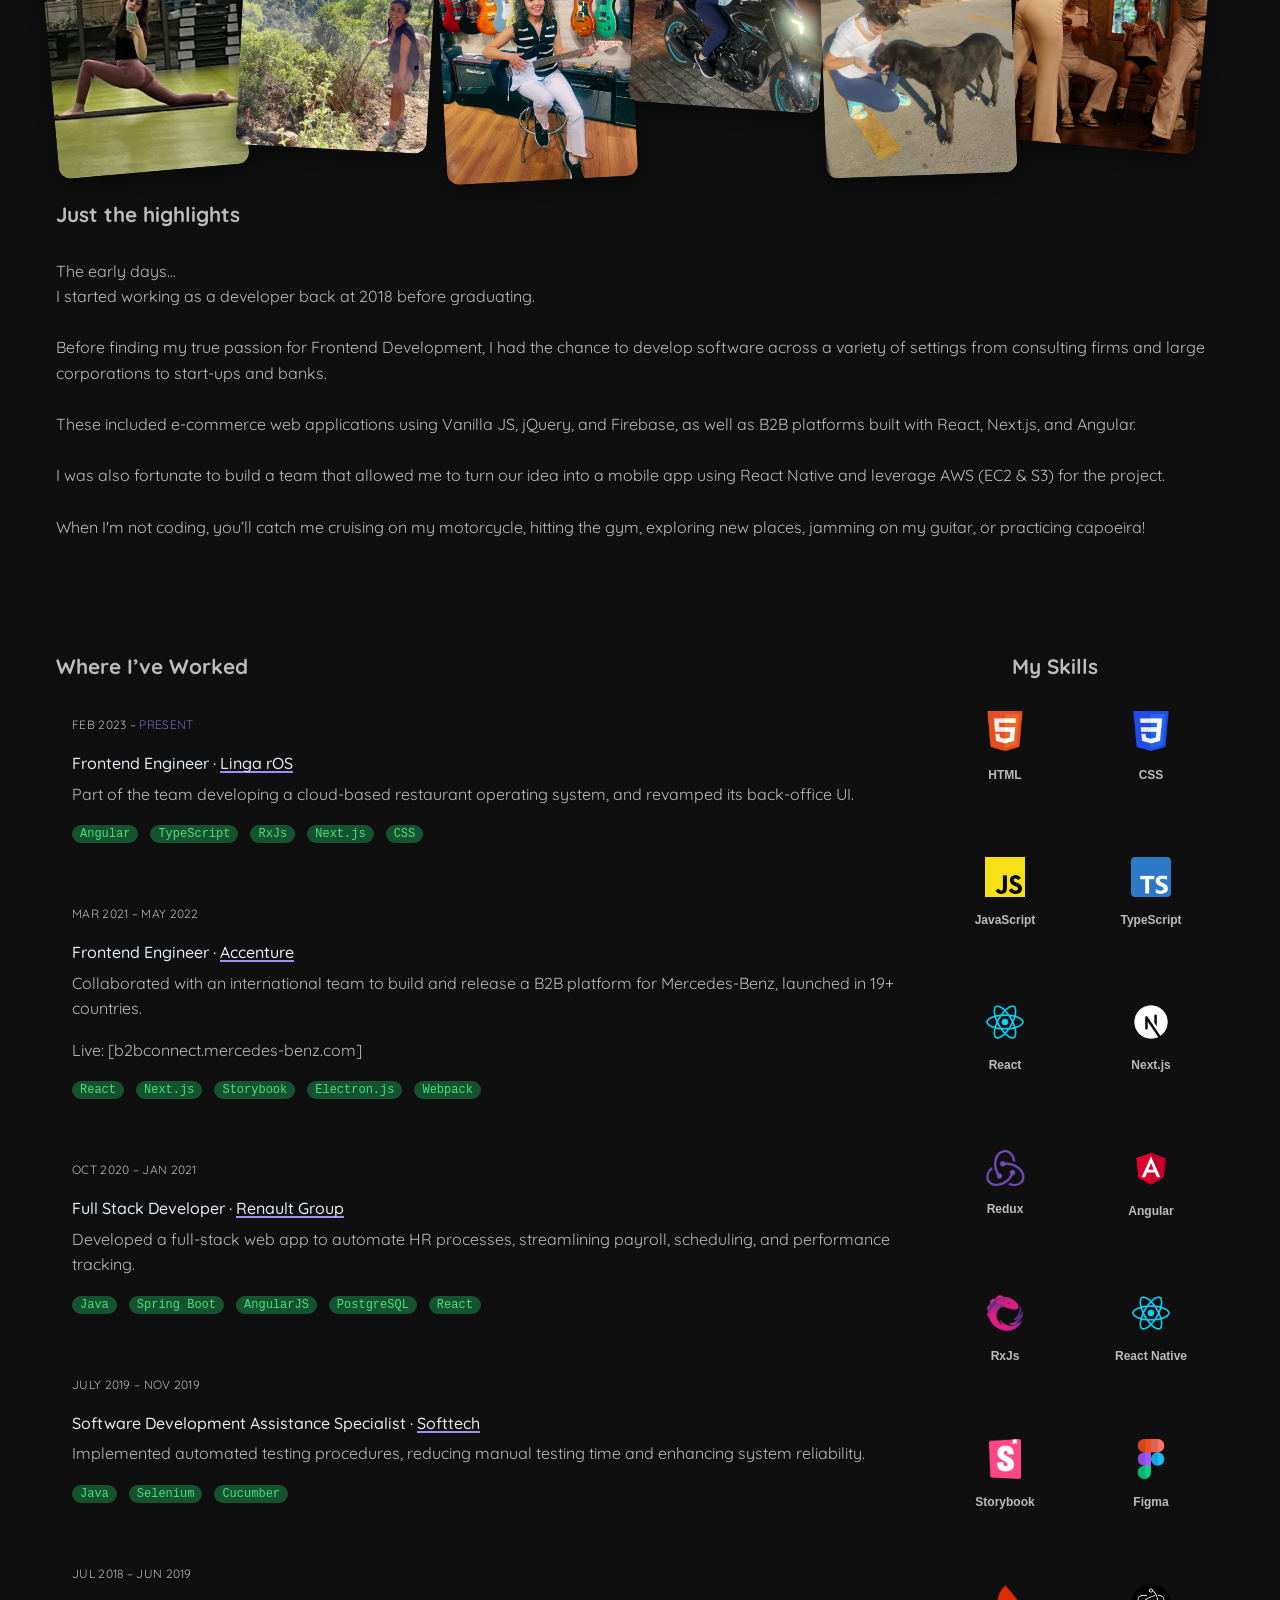
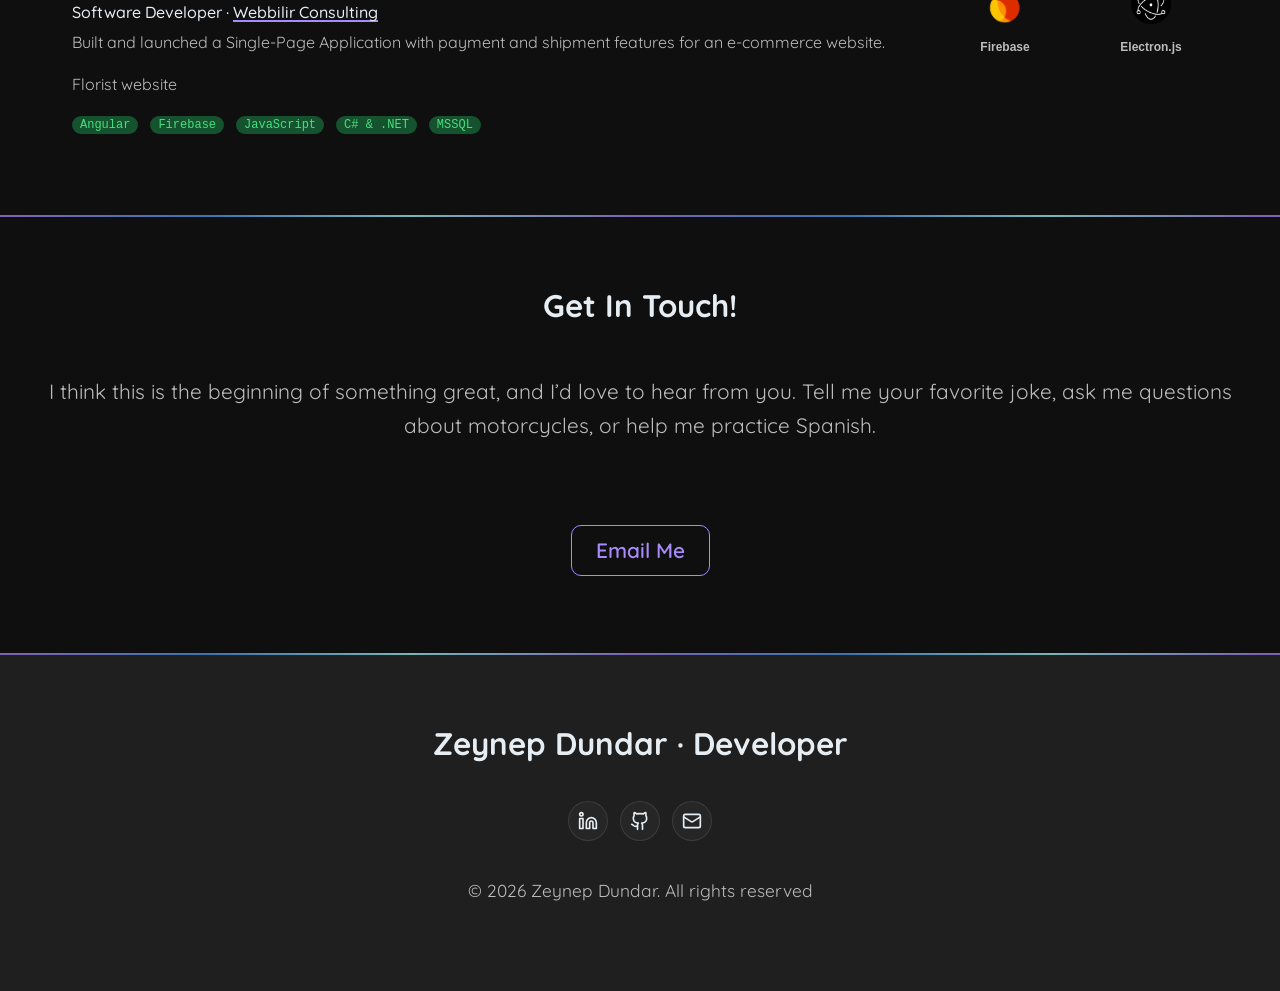
==== commit 2a52e33f: "Update automaticly year" ====
--- a/index.html
+++ b/index.html
@@ -533,8 +533,7 @@
 
           <div class="blackbox">
             <p>
-              The website that you're looking at currently. This website definitely does not represent my front-end
-              skills.
+              The website that you're looking at currently. Built as a fun thematic site; I’d love to show you other examples of my design‑fronted work.
             </p>
             <p> P.S. I’ve always been fascinated by space, so I’ve chosen this theme.
             </p>
@@ -902,8 +901,11 @@
         <img src="img/rocket.png" alt="Scroll to Top" />
       </a>
     </div>
-    <p><small>&copy; 2022 Zeynep Dundar. All rights reserved</small></p>
+    <p><small>&copy; <span id="year"></span> Zeynep Dundar. All rights reserved</small></p>
   </footer>
 </body>
-
-</html>+</html>
+<script>
+  const yearSpan = document.getElementById('year');
+  yearSpan.textContent = new Date().getFullYear(); // will show 2025
+</script>
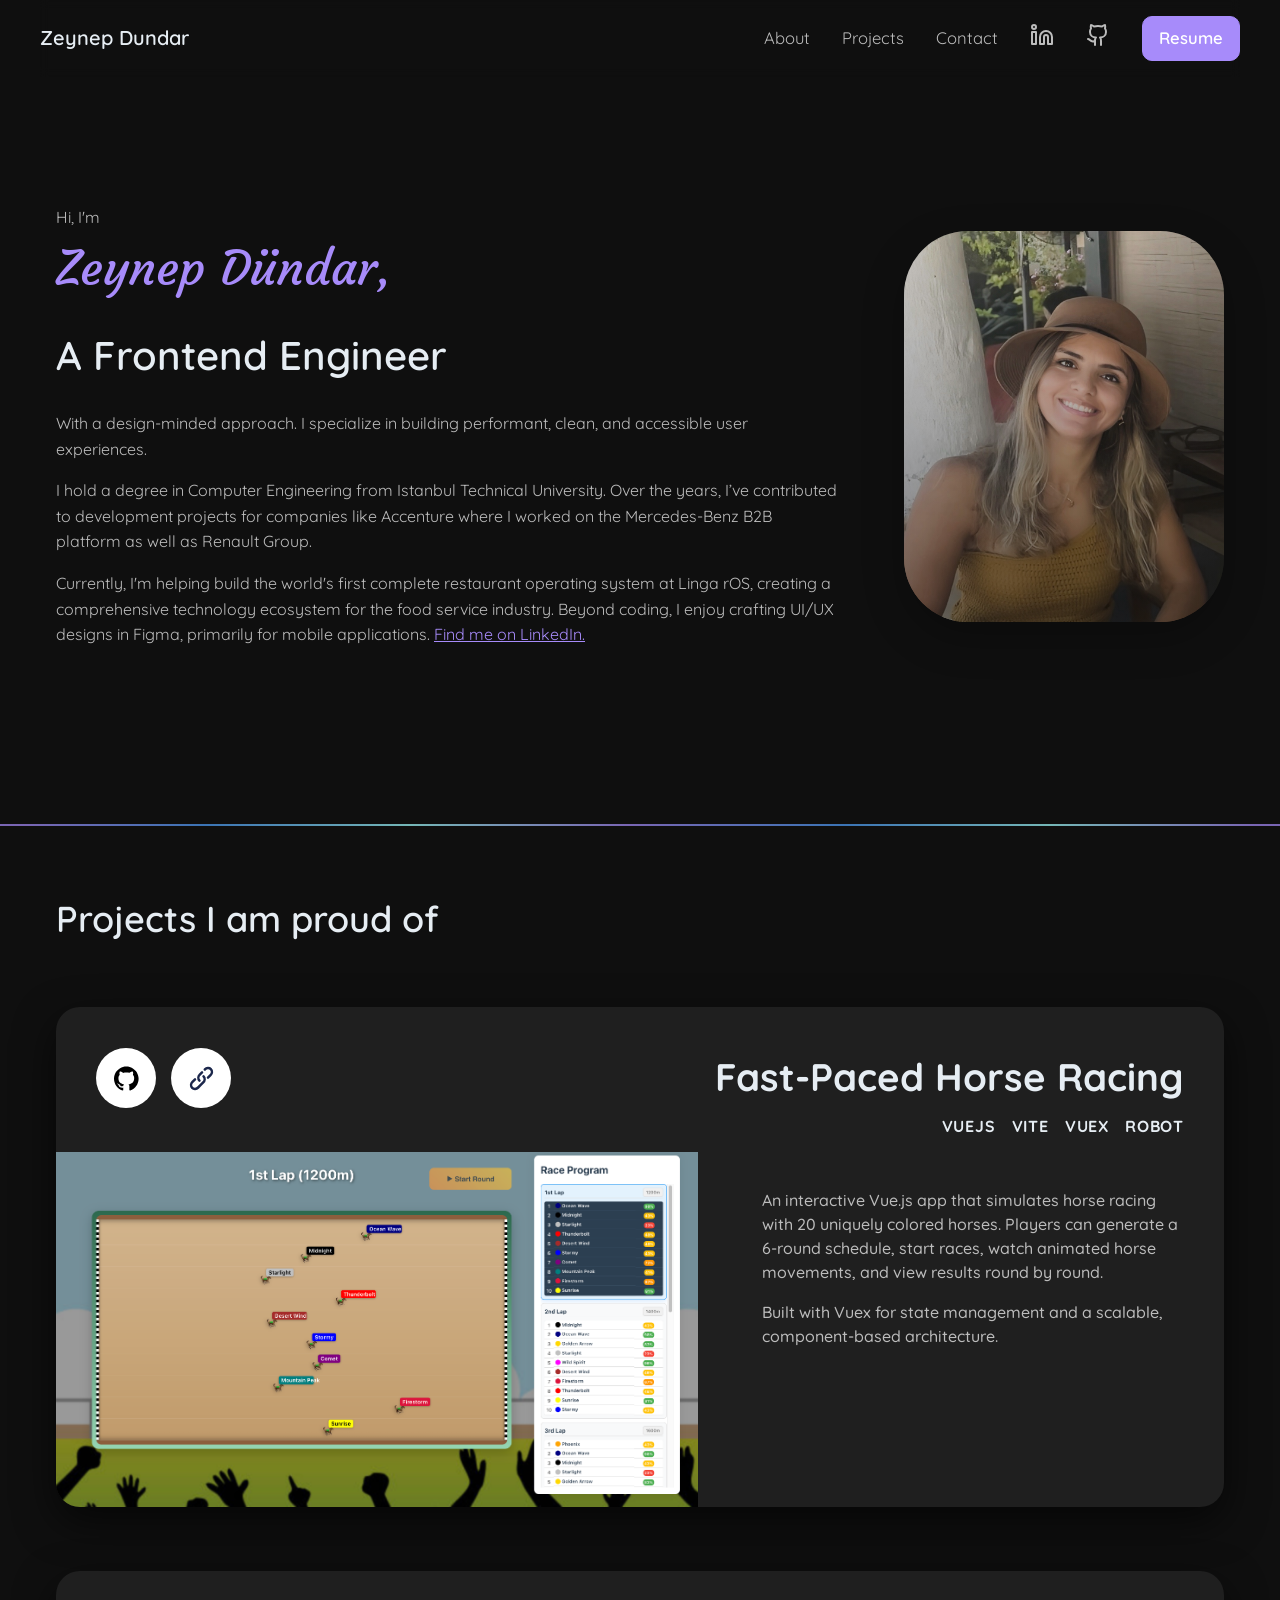
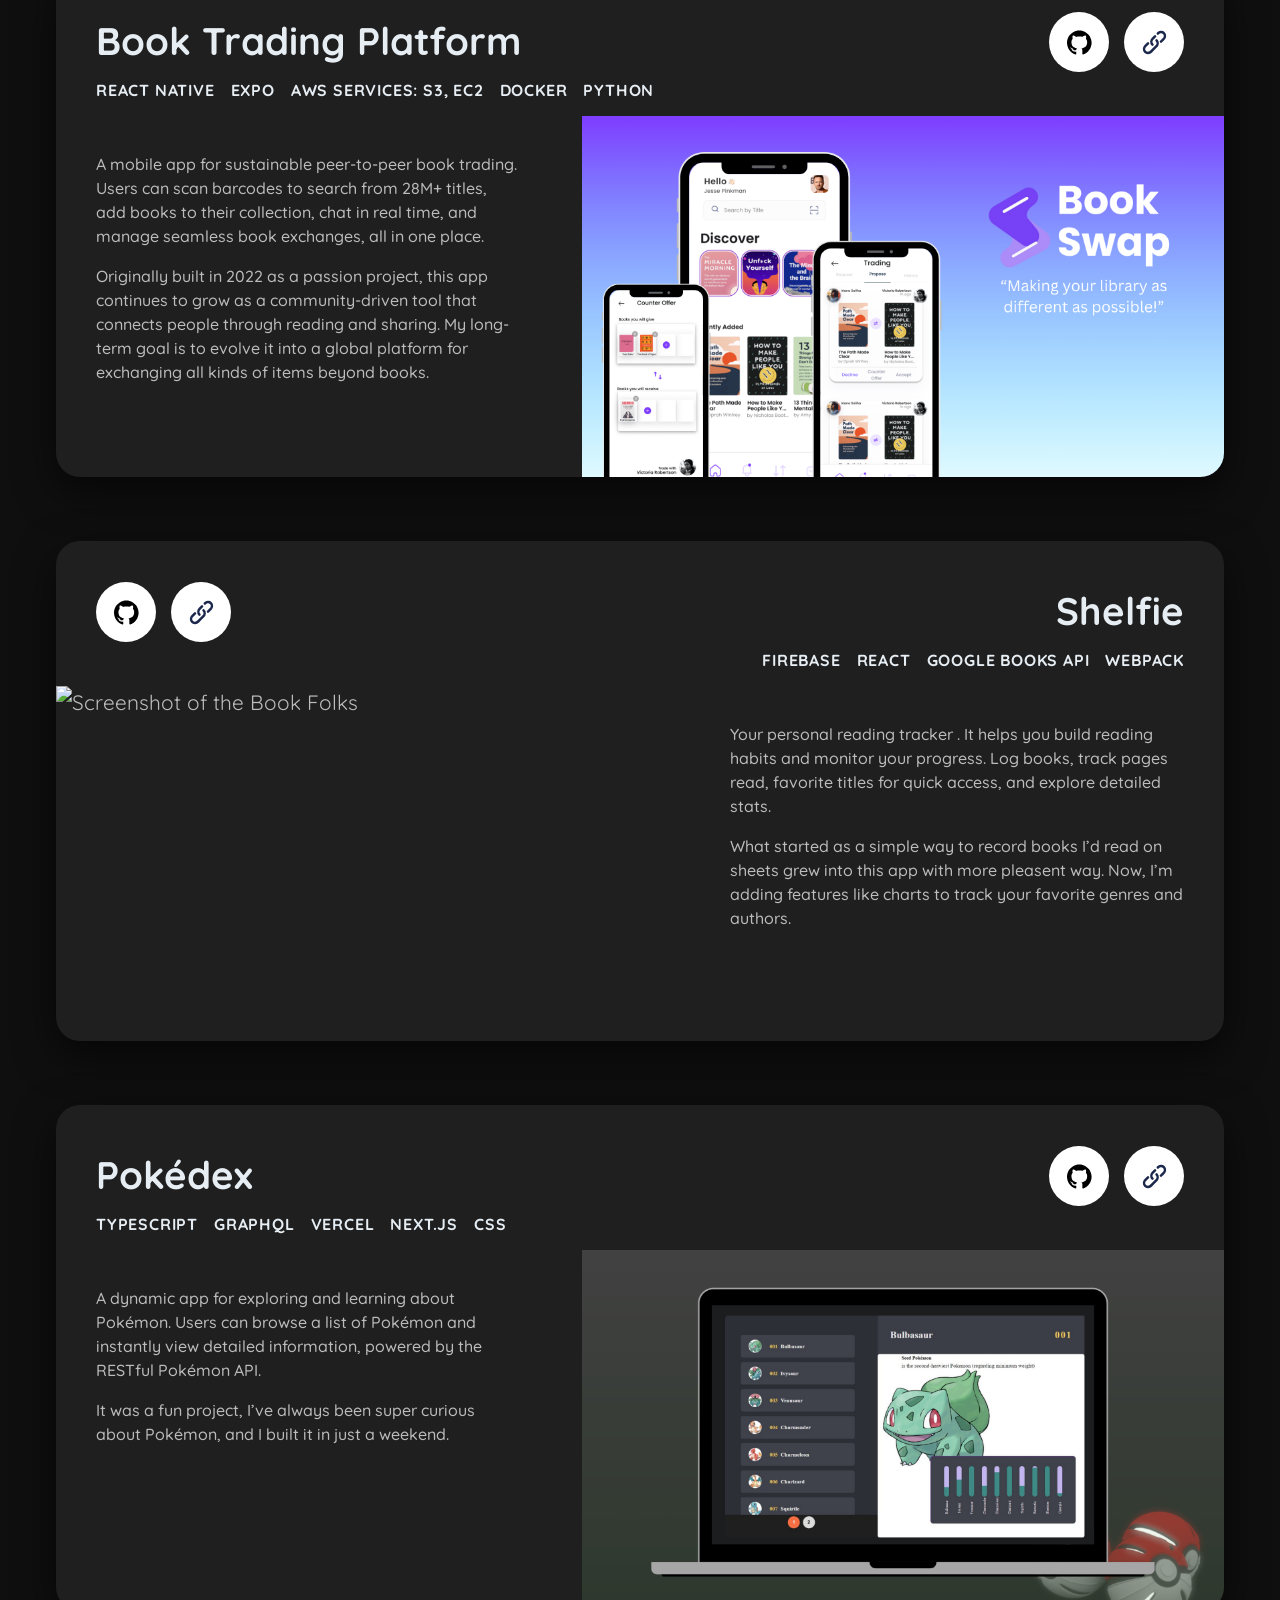
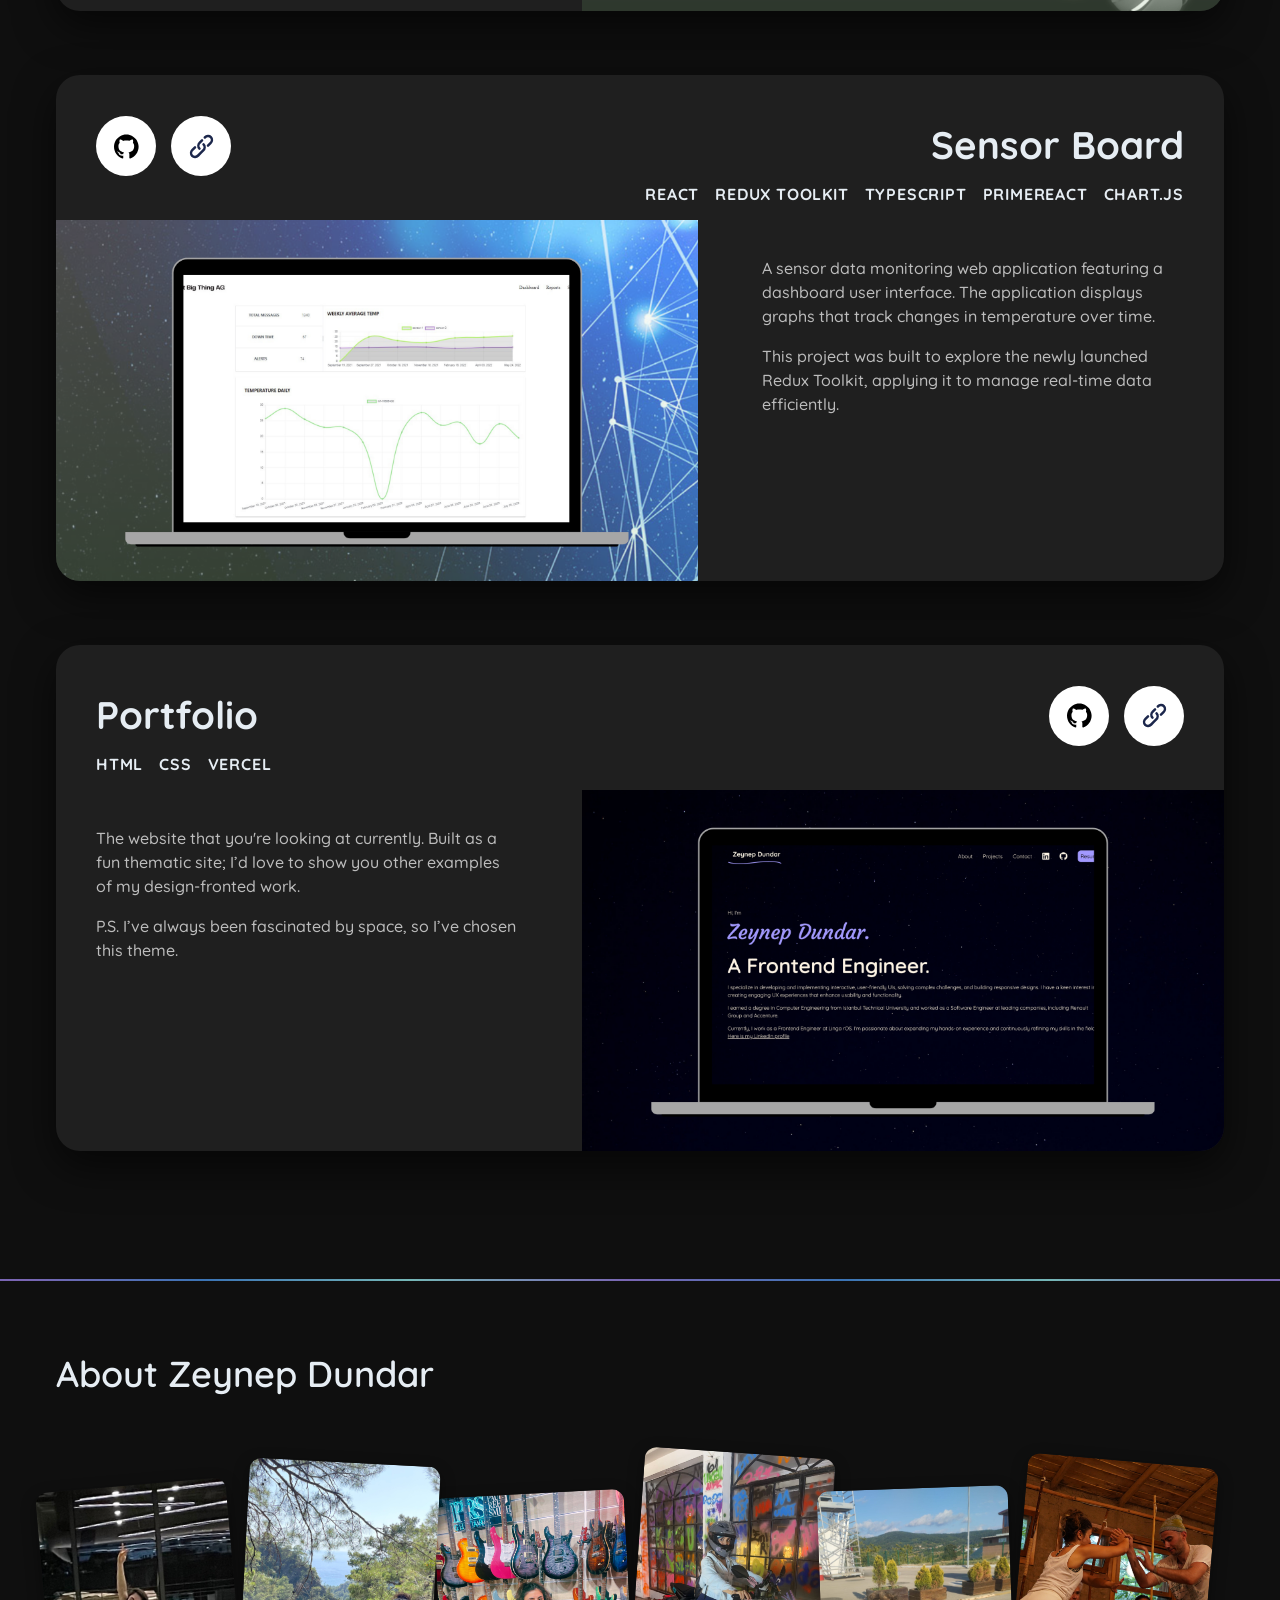
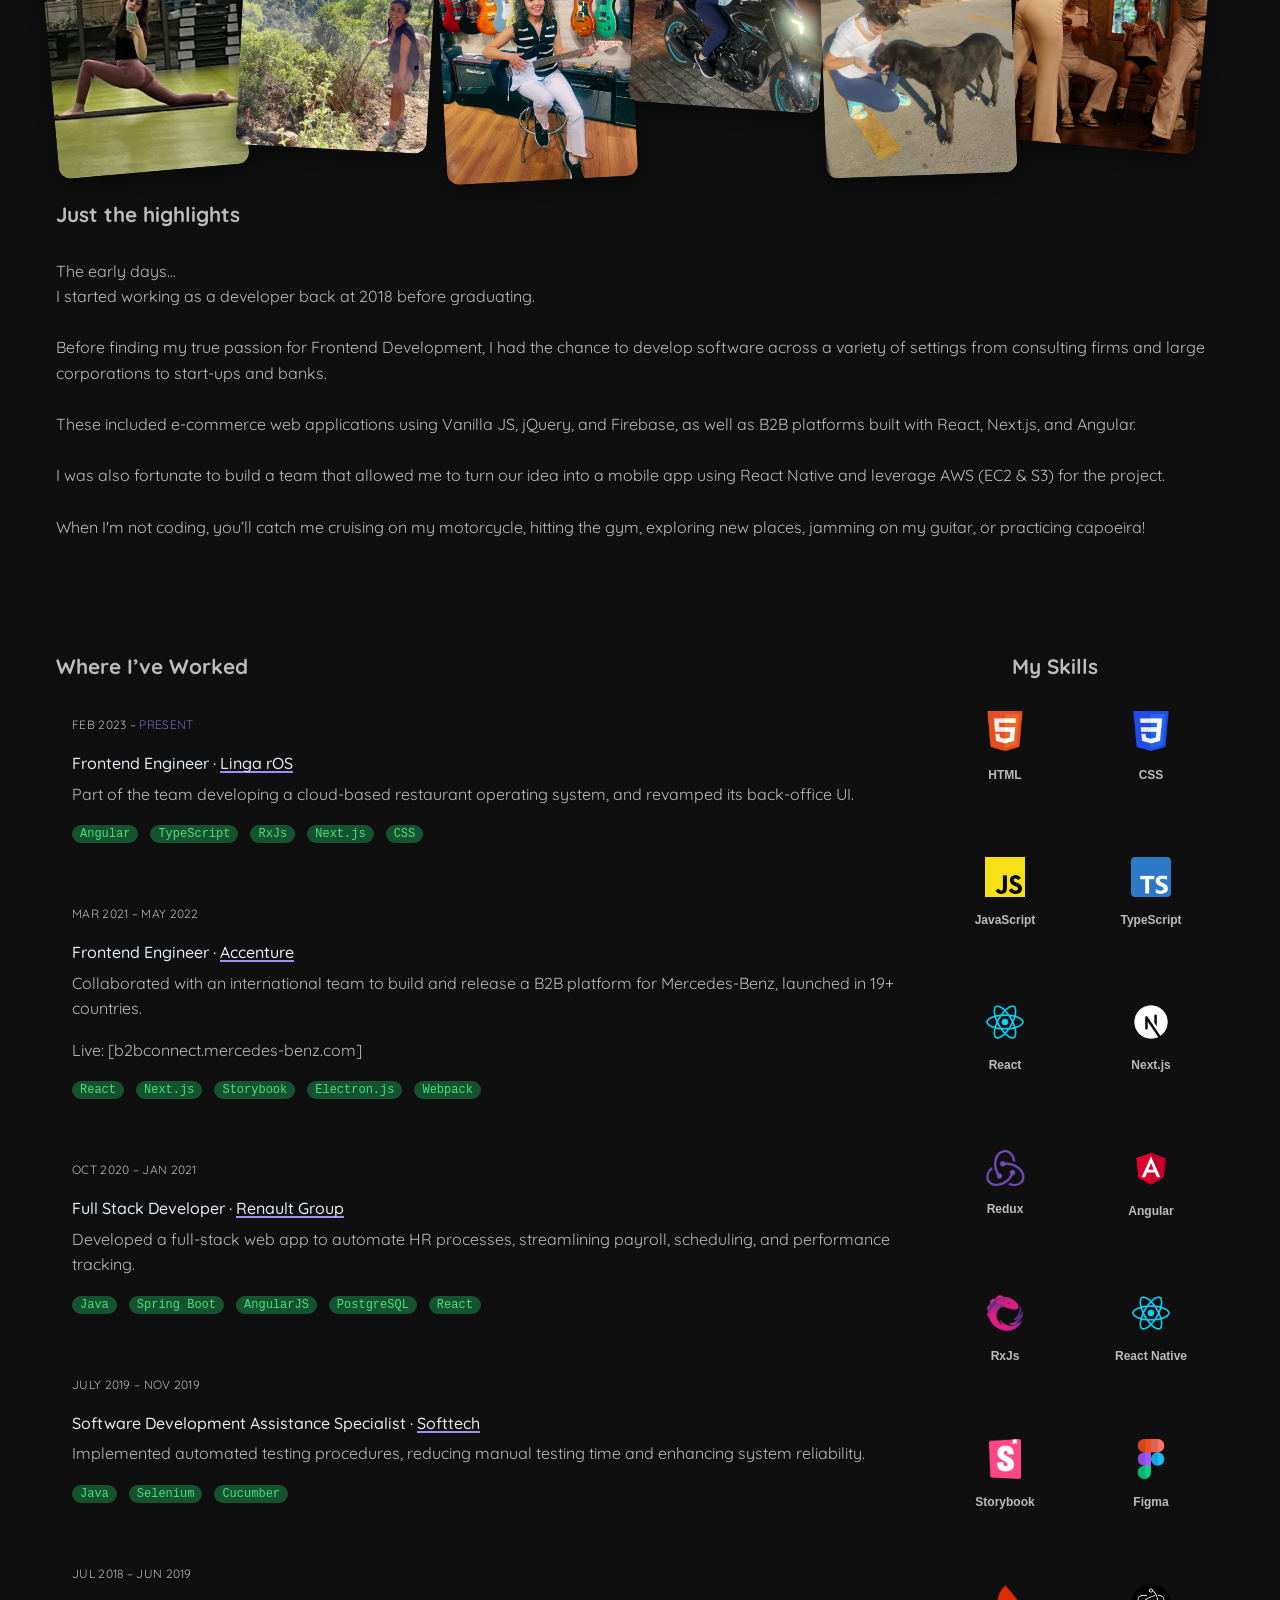
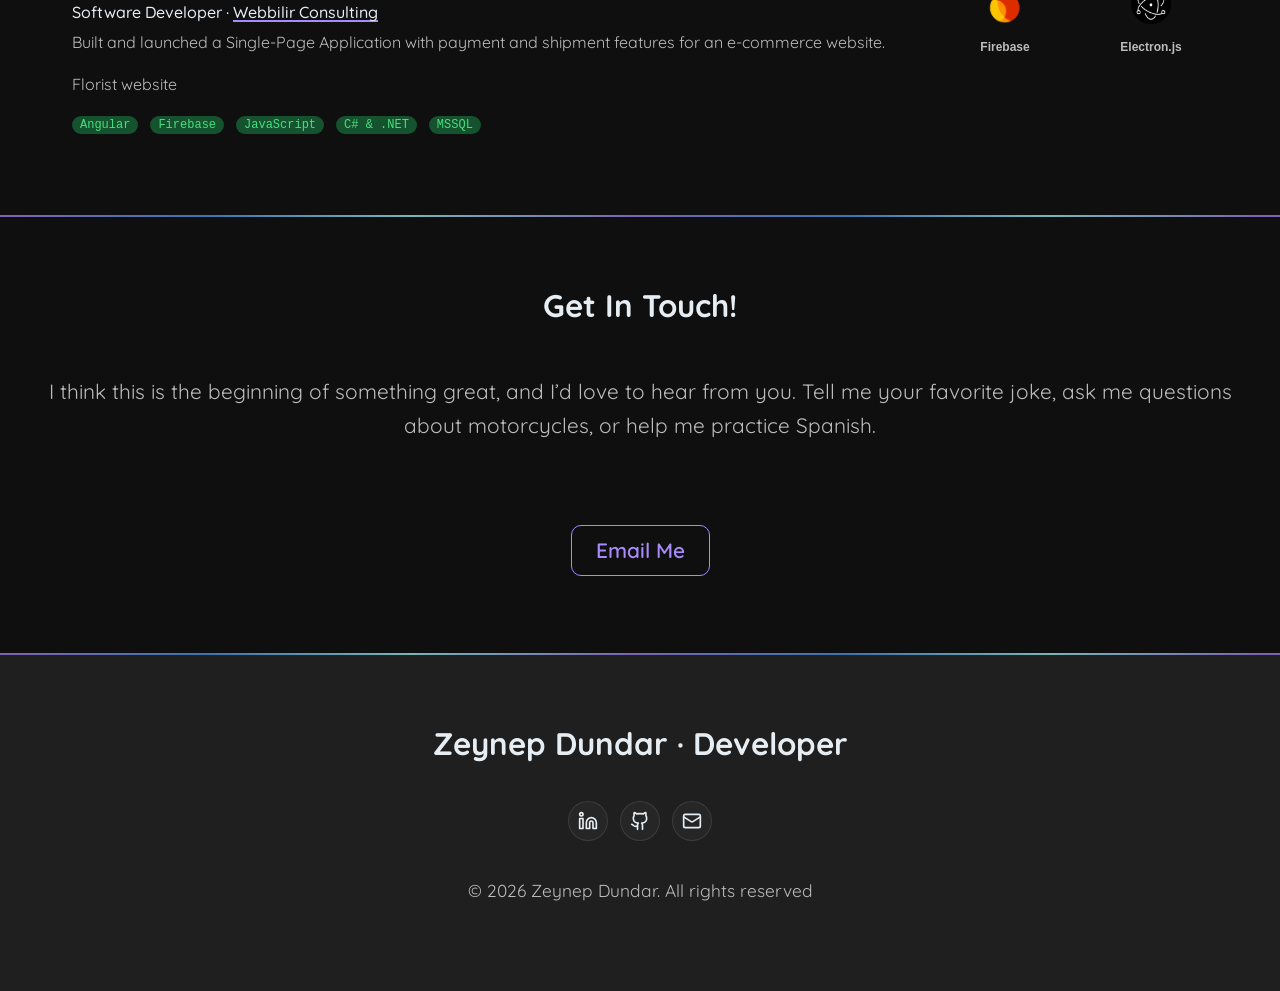
==== commit d1e071b0: "Update automaticly year" ====
--- a/index.html
+++ b/index.html
@@ -907,5 +907,5 @@
 </html>
 <script>
   const yearSpan = document.getElementById('year');
-  yearSpan.textContent = new Date().getFullYear(); // will show 2025
+  yearSpan.textContent = new Date().getFullYear();
 </script>
